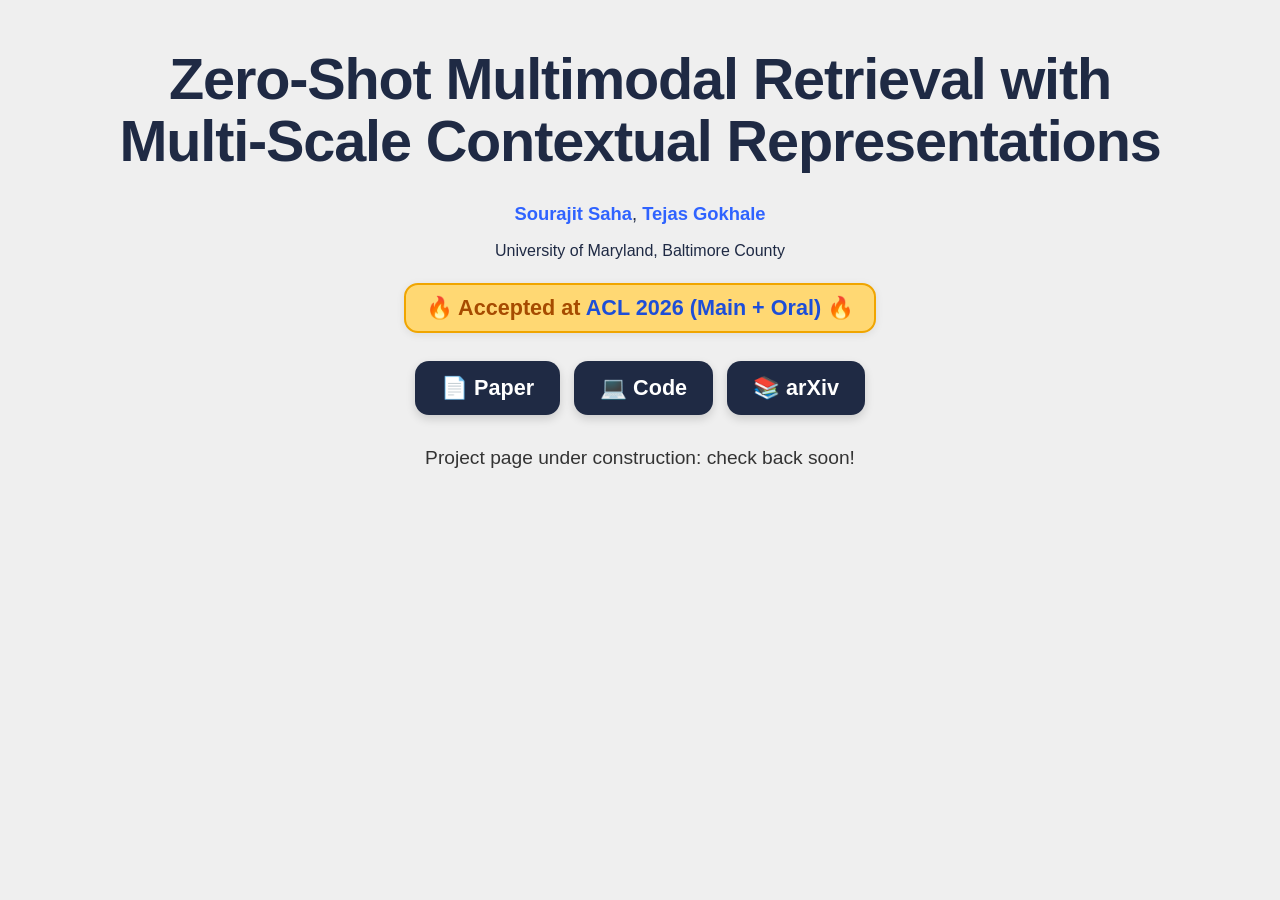
==== multiscore/index.html @ 506d5e66 "Update index.html" ====
<!doctype html>
<html lang="en">
<head>
  <meta charset="UTF-8" />
  <meta name="viewport" content="width=device-width, initial-scale=1.0" />
  <title>MULTI-SCORE</title>
  <style>
    :root {
      --bg: #efefef;
      --text: #1f2a44;
      --blue: #2f63ff;
      --navy: #1f2a44;
      --badge-bg: #ffd873;
      --badge-border: #f0a500;
      --white: #ffffff;
    }

    * {
      box-sizing: border-box;
    }

    body {
      margin: 0;
      font-family: Arial, Helvetica, sans-serif;
      background: var(--bg);
      color: var(--text);
    }

    .page {
      min-height: 100vh;
      display: flex;
      align-items: flex-start;
      justify-content: center;
      padding: 48px 20px 60px;
    }

    .hero {
      width: 100%;
      max-width: 1100px;
      text-align: center;
    }

    .title {
      font-size: clamp(2.2rem, 4.5vw, 4.4rem);
      font-weight: 800;
      line-height: 1.08;
      letter-spacing: -0.02em;
      margin: 0 0 26px;
      color: var(--text);
    }

    .authors {
      font-size: 1.15rem;
      line-height: 1.7;
      margin-bottom: 8px;
    }

    .authors .name {
      color: var(--blue);
      font-weight: 700;
      text-decoration: none;
    }

    .affiliations {
      font-size: 1rem;
      line-height: 1.6;
      margin-bottom: 20px;
    }

    .badge {
      display: inline-block;
      padding: 10px 20px;
      border-radius: 14px;
      background: var(--badge-bg);
      border: 2px solid var(--badge-border);
      font-size: 1.35rem;
      font-weight: 800;
      color: #a64b00;
      margin-bottom: 28px;
      box-shadow: 0 2px 8px rgba(0,0,0,0.08);
    }

    .badge .venue {
      color: #1d4ed8;
    }

    .buttons {
      display: flex;
      flex-wrap: wrap;
      justify-content: center;
      gap: 14px;
      margin-bottom: 32px;
    }

    .btn {
      display: inline-flex;
      align-items: center;
      gap: 10px;
      background: var(--navy);
      color: var(--white);
      text-decoration: none;
      font-weight: 700;
      font-size: 1.35rem;
      padding: 14px 26px;
      border-radius: 14px;
      box-shadow: 0 4px 10px rgba(0,0,0,0.15);
      transition: transform 0.15s ease, box-shadow 0.15s ease;
    }

    .btn:hover {
      transform: translateY(-1px);
      box-shadow: 0 6px 14px rgba(0,0,0,0.18);
    }

    .footer-note {
      font-size: 1.2rem;
      color: #333;
      margin-top: 10px;
    }

    @media (max-width: 640px) {
      .btn {
        font-size: 1.1rem;
        padding: 12px 20px;
      }

      .badge {
        font-size: 1.05rem;
      }

      .authors,
      .affiliations,
      .footer-note {
        font-size: 1rem;
      }
    }
  </style>
</head>
<body>
  <main class="page">
    <section class="hero">
      <h1 class="title">
        Zero-Shot Multimodal Retrieval with Multi-Scale Contextual Representations
      </h1>

      <div class="authors">
        <a class="name" href="#">Sourajit Saha</a>,
        <a class="name" href="#">Tejas Gokhale</a>
      </div>

      <div class="affiliations">
        University of Maryland, Baltimore County
      </div>

      <div class="badge">🔥 Accepted at <span class="venue">ACL 2026 (Main + Oral)</span> 🔥</div>

      <div class="buttons">
        <a class="btn" href="./">📄 Paper</a>
        <a class="btn" href="./">💻 Code</a>
        <a class="btn" href="./">📚 arXiv</a>
      </div>

      <div class="footer-note">
        Project page under construction: check back soon!
      </div>
    </section>
  </main>
</body>
</html>
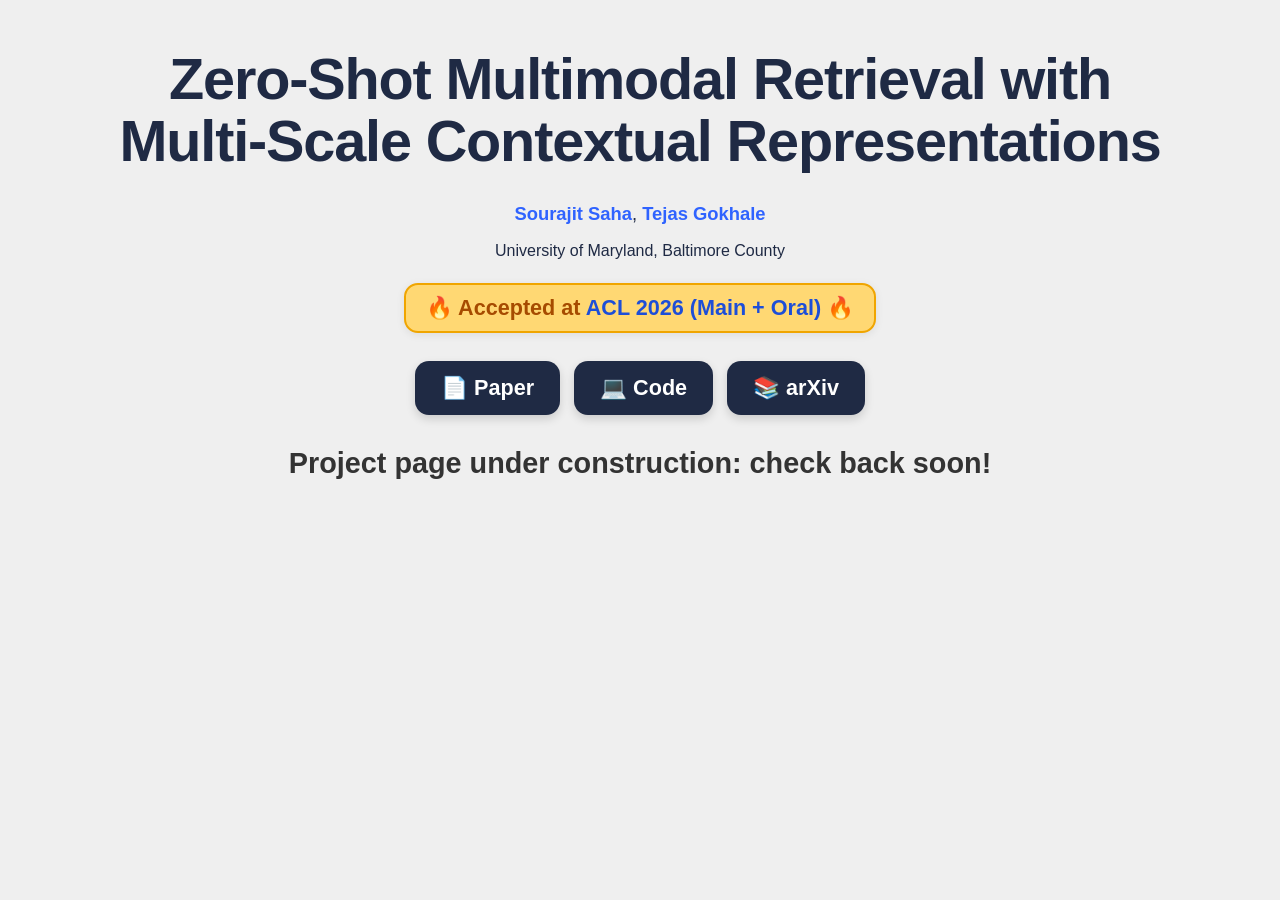
==== commit 3407cfd7: "Update index.html" ====
--- a/multiscore/index.html
+++ b/multiscore/index.html
@@ -144,8 +144,8 @@
       </h1>
 
       <div class="authors">
-        <a class="name" href="#">Sourajit Saha</a>,
-        <a class="name" href="#">Tejas Gokhale</a>
+        <a class="name" href="https://sourajitcs.github.io/" target="_blank" rel="noopener noreferrer">Sourajit Saha</a>,
+        <a class="name" href="https://www.tejasgokhale.com/" target="_blank" rel="noopener noreferrer">Tejas Gokhale</a>
       </div>
 
       <div class="affiliations">
@@ -161,7 +161,9 @@
       </div>
 
       <div class="footer-note">
+        <h2>
         Project page under construction: check back soon!
+        </h2>
       </div>
     </section>
   </main>
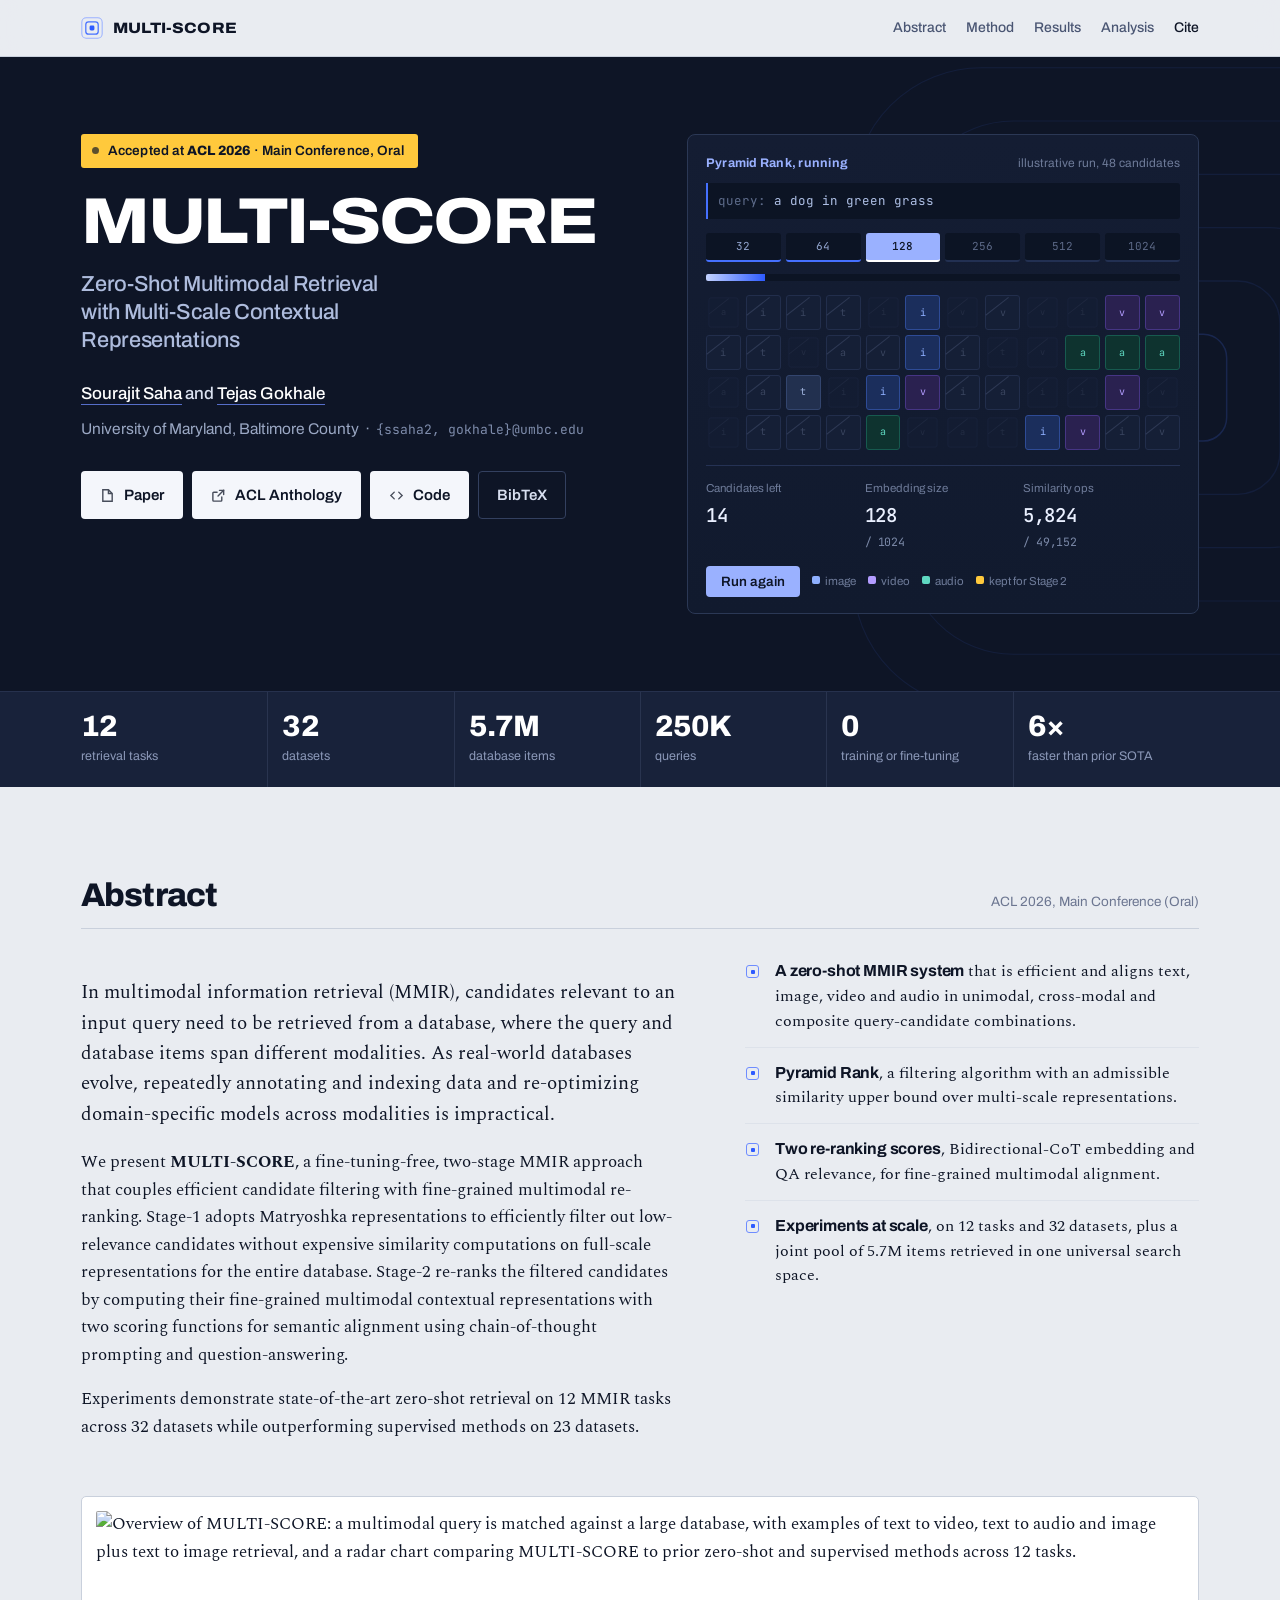
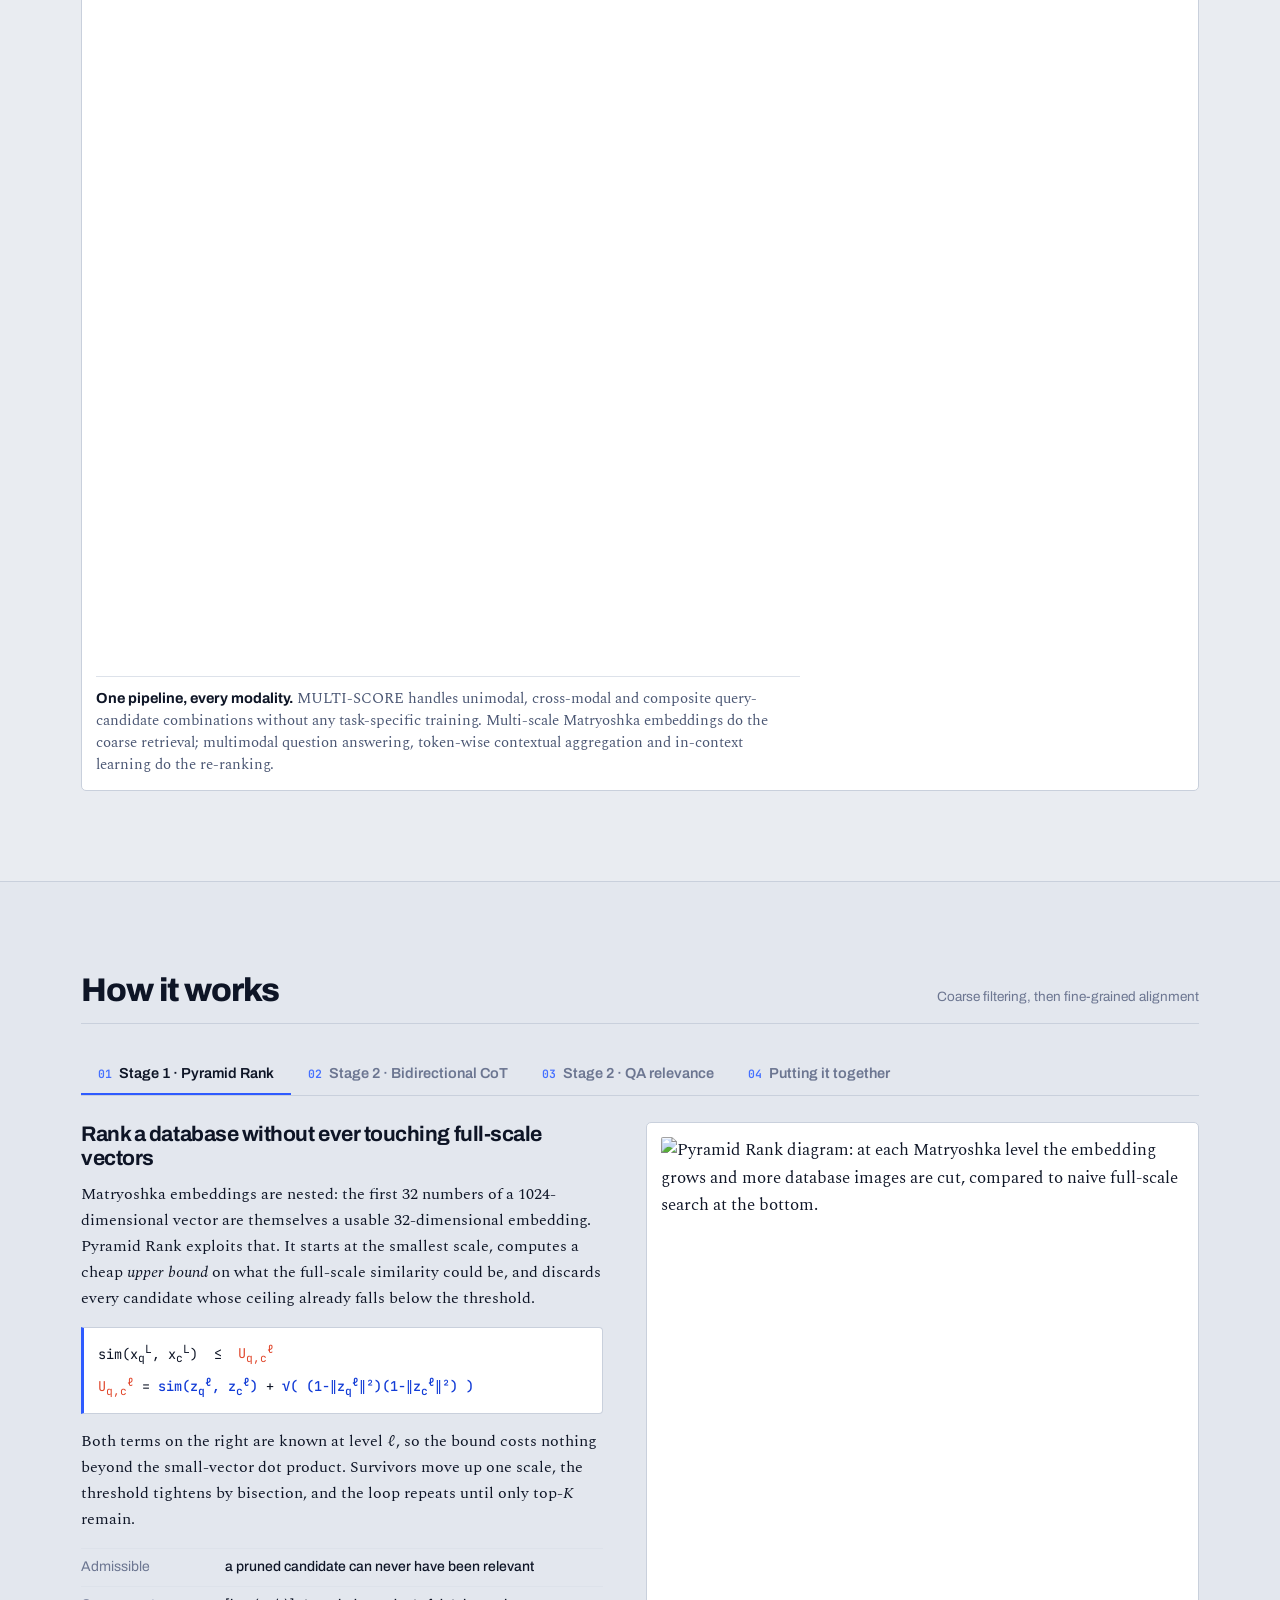
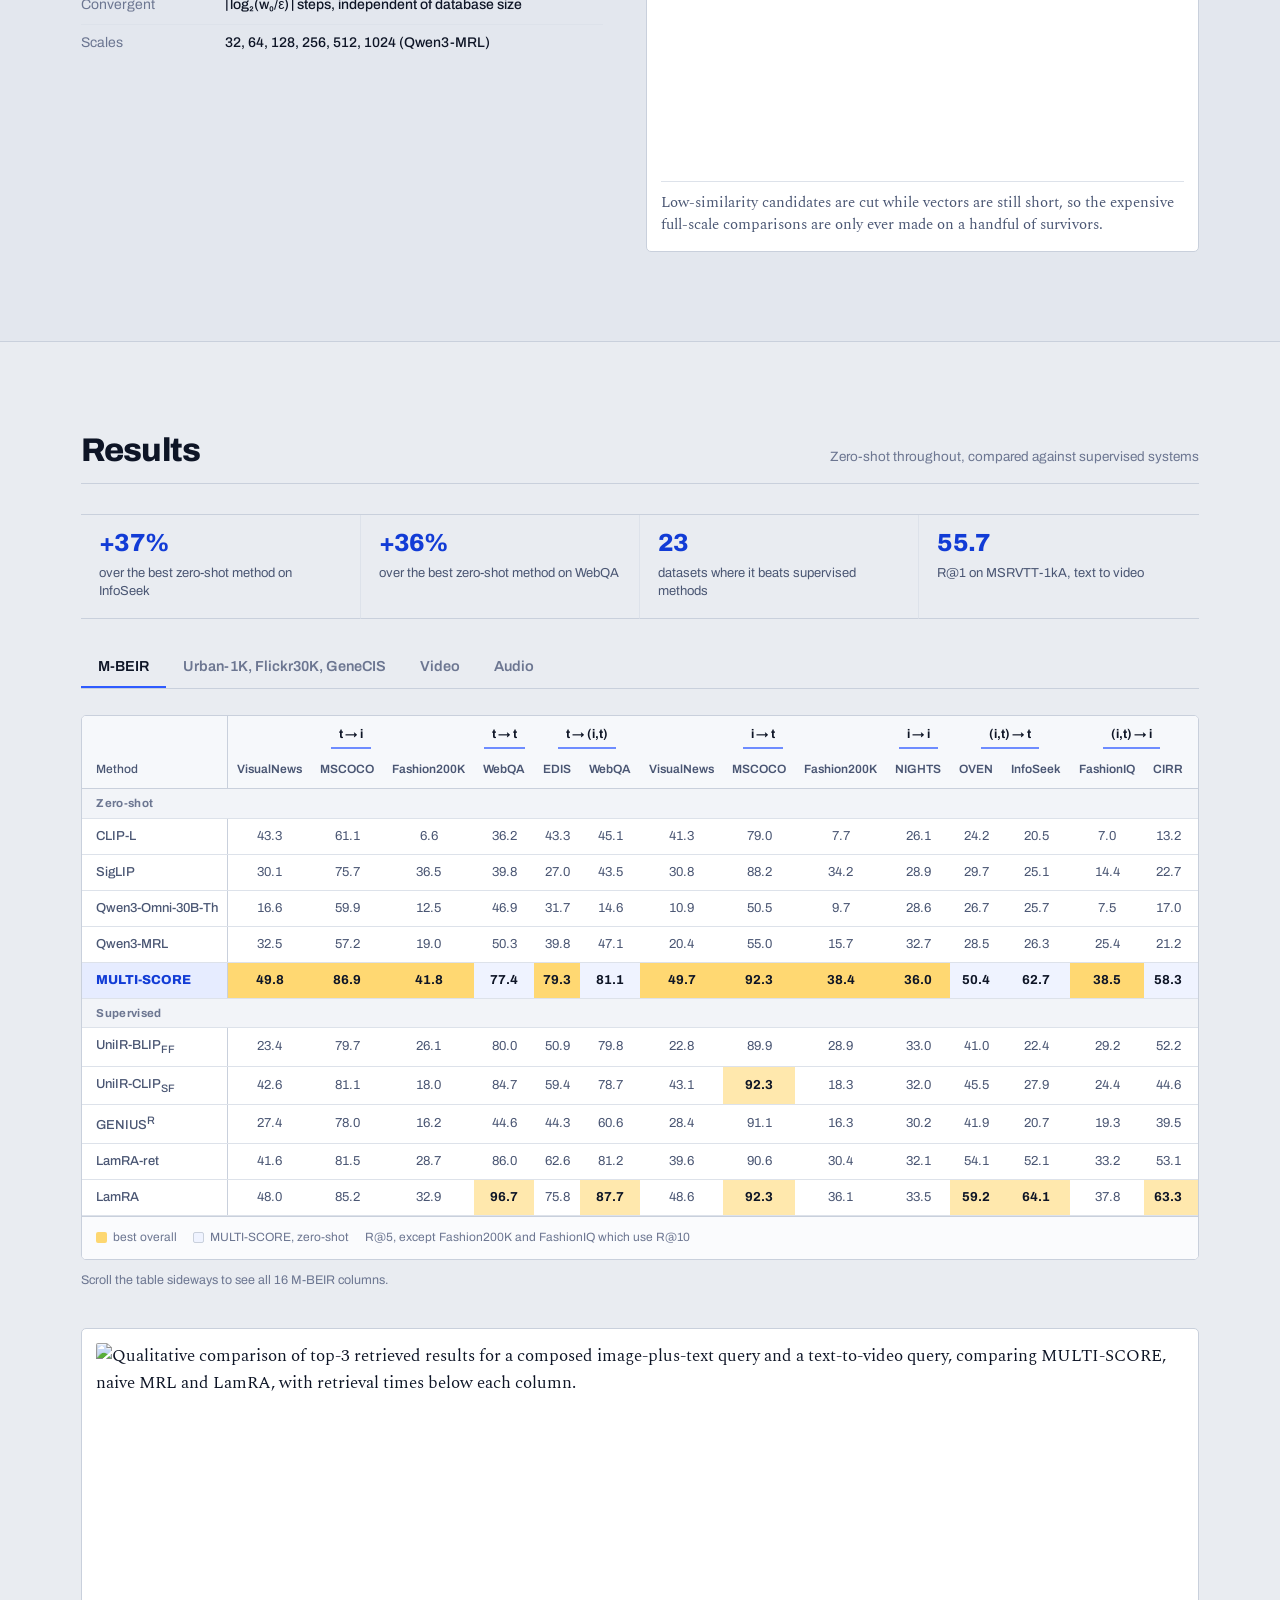
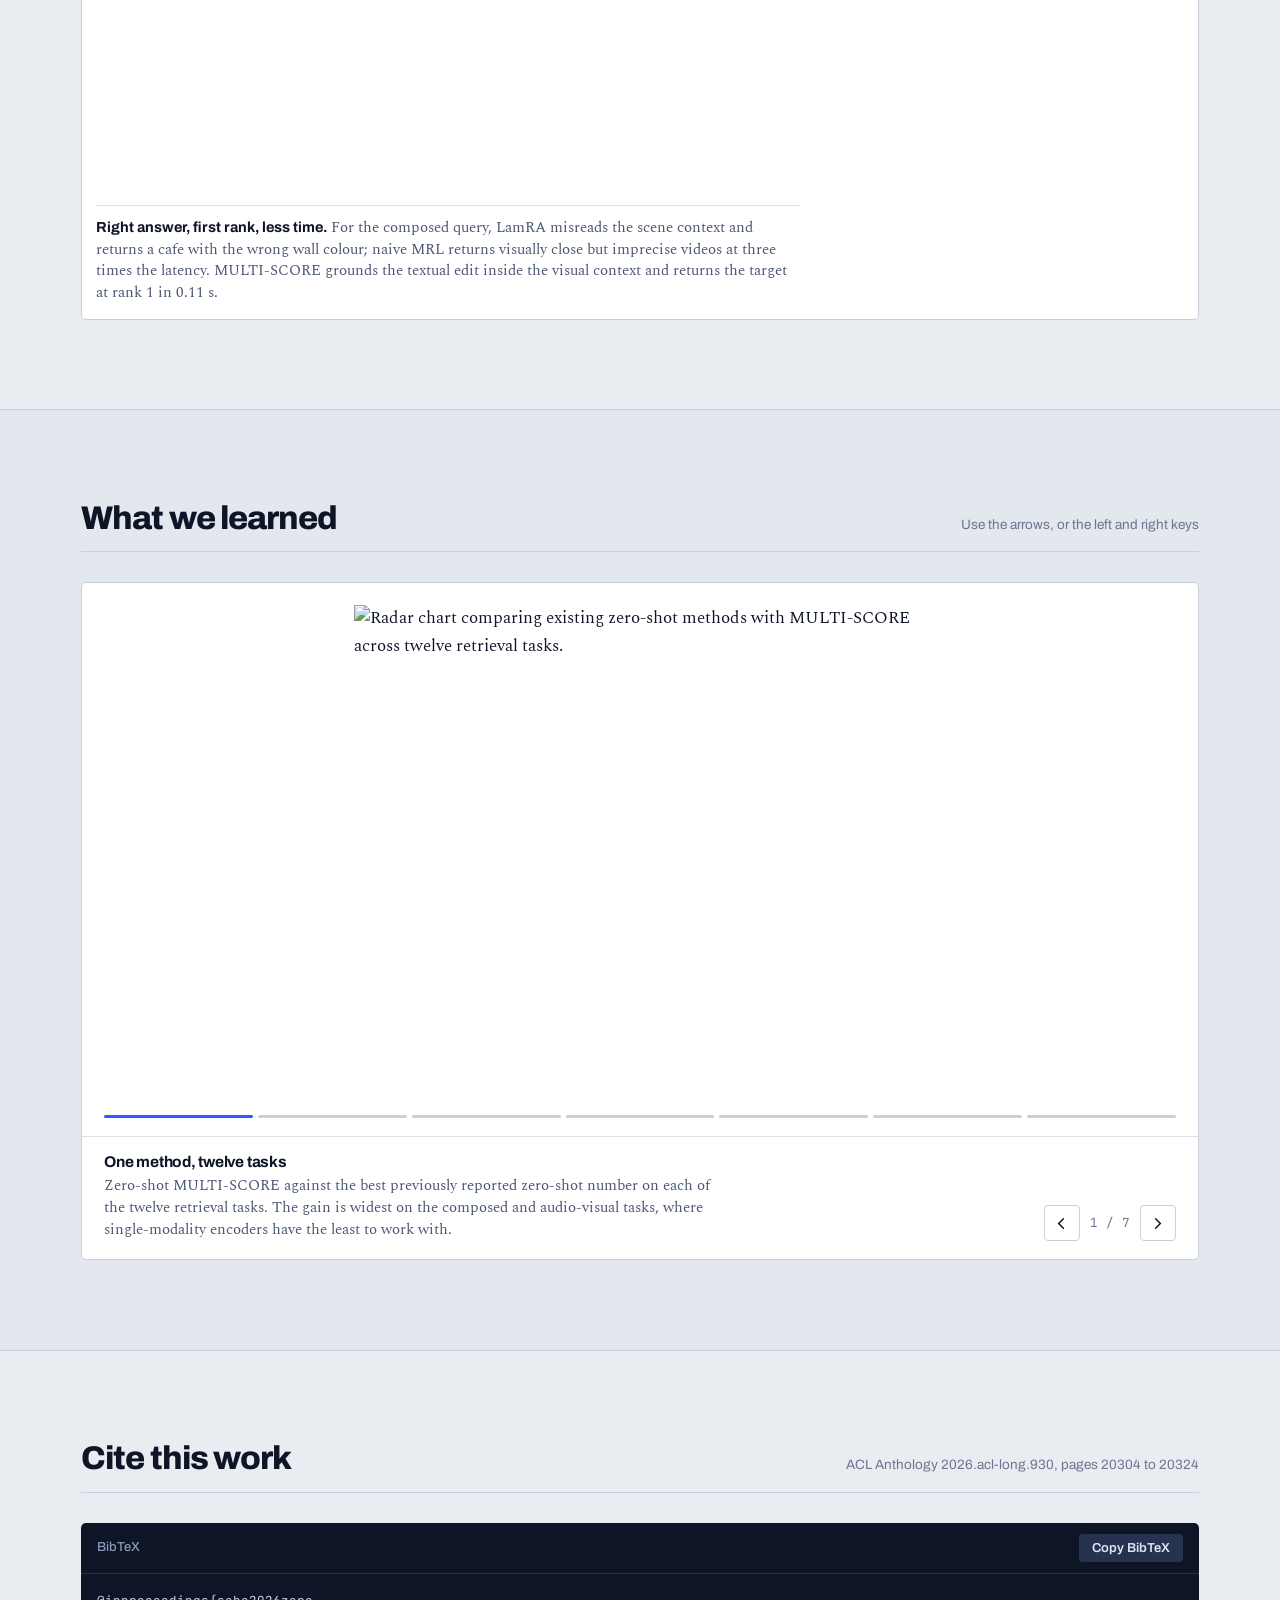
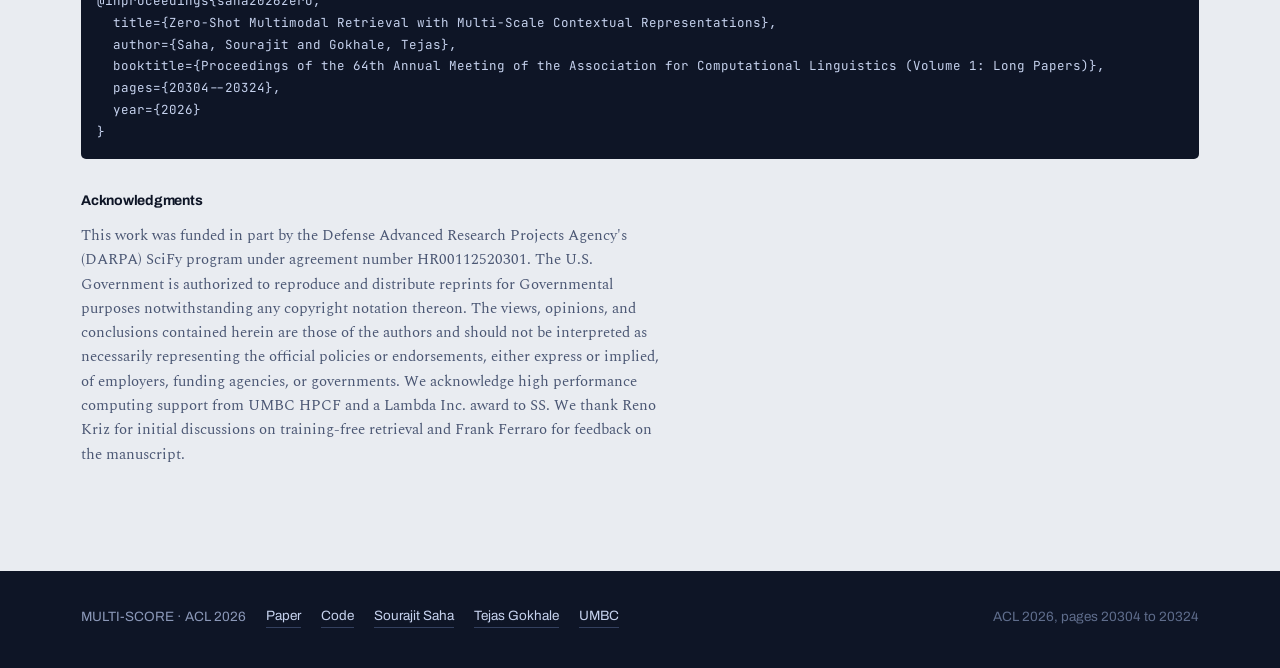
==== commit 5eab7a9c: "Update index.html" ====
--- a/multiscore/index.html
+++ b/multiscore/index.html
@@ -1,171 +1,1052 @@
 <!doctype html>
 <html lang="en">
 <head>
-  <meta charset="UTF-8" />
-  <meta name="viewport" content="width=device-width, initial-scale=1.0" />
-  <title>MULTI-SCORE</title>
-  <style>
-    :root {
-      --bg: #efefef;
-      --text: #1f2a44;
-      --blue: #2f63ff;
-      --navy: #1f2a44;
-      --badge-bg: #ffd873;
-      --badge-border: #f0a500;
-      --white: #ffffff;
-    }
-
-    * {
-      box-sizing: border-box;
-    }
-
-    body {
-      margin: 0;
-      font-family: Arial, Helvetica, sans-serif;
-      background: var(--bg);
-      color: var(--text);
-    }
-
-    .page {
-      min-height: 100vh;
-      display: flex;
-      align-items: flex-start;
-      justify-content: center;
-      padding: 48px 20px 60px;
-    }
-
-    .hero {
-      width: 100%;
-      max-width: 1100px;
-      text-align: center;
-    }
-
-    .title {
-      font-size: clamp(2.2rem, 4.5vw, 4.4rem);
-      font-weight: 800;
-      line-height: 1.08;
-      letter-spacing: -0.02em;
-      margin: 0 0 26px;
-      color: var(--text);
-    }
-
-    .authors {
-      font-size: 1.15rem;
-      line-height: 1.7;
-      margin-bottom: 8px;
-    }
-
-    .authors .name {
-      color: var(--blue);
-      font-weight: 700;
-      text-decoration: none;
-    }
-
-    .affiliations {
-      font-size: 1rem;
-      line-height: 1.6;
-      margin-bottom: 20px;
-    }
-
-    .badge {
-      display: inline-block;
-      padding: 10px 20px;
-      border-radius: 14px;
-      background: var(--badge-bg);
-      border: 2px solid var(--badge-border);
-      font-size: 1.35rem;
-      font-weight: 800;
-      color: #a64b00;
-      margin-bottom: 28px;
-      box-shadow: 0 2px 8px rgba(0,0,0,0.08);
-    }
-
-    .badge .venue {
-      color: #1d4ed8;
-    }
-
-    .buttons {
-      display: flex;
-      flex-wrap: wrap;
-      justify-content: center;
-      gap: 14px;
-      margin-bottom: 32px;
-    }
-
-    .btn {
-      display: inline-flex;
-      align-items: center;
-      gap: 10px;
-      background: var(--navy);
-      color: var(--white);
-      text-decoration: none;
-      font-weight: 700;
-      font-size: 1.35rem;
-      padding: 14px 26px;
-      border-radius: 14px;
-      box-shadow: 0 4px 10px rgba(0,0,0,0.15);
-      transition: transform 0.15s ease, box-shadow 0.15s ease;
-    }
-
-    .btn:hover {
-      transform: translateY(-1px);
-      box-shadow: 0 6px 14px rgba(0,0,0,0.18);
-    }
-
-    .footer-note {
-      font-size: 1.2rem;
-      color: #333;
-      margin-top: 10px;
-    }
-
-    @media (max-width: 640px) {
-      .btn {
-        font-size: 1.1rem;
-        padding: 12px 20px;
-      }
-
-      .badge {
-        font-size: 1.05rem;
-      }
-
-      .authors,
-      .affiliations,
-      .footer-note {
-        font-size: 1rem;
-      }
-    }
-  </style>
+<meta charset="utf-8" />
+<meta name="viewport" content="width=device-width, initial-scale=1" />
+<title>MULTI-SCORE &middot; Zero-Shot Multimodal Retrieval with Multi-Scale Contextual Representations</title>
+
+<!-- MULTI-SCORE project page. Paper, anthology and code links are live below.
+     Content and figures come from the ACL 2026 camera-ready. -->
+
+<meta name="description" content="MULTI-SCORE: a fine-tuning-free two-stage framework for multimodal information retrieval across text, image, video and audio. ACL 2026 Main Conference, Oral." />
+<meta name="author" content="Sourajit Saha, Tejas Gokhale" />
+<link rel="canonical" href="https://sourajitcs.github.io/multiscore/" />
+
+<meta property="og:type" content="website" />
+<meta property="og:title" content="MULTI-SCORE: Zero-Shot Multimodal Retrieval with Multi-Scale Contextual Representations" />
+<meta property="og:description" content="Zero-shot state of the art on 12 retrieval tasks across 32 datasets. No fine-tuning, no annotation, 6x faster retrieval. ACL 2026 Main, Oral." />
+<meta property="og:url" content="https://sourajitcs.github.io/multiscore/" />
+<meta property="og:image" content="https://sourajitcs.github.io/multiscore/static/images/teaser_final_v3.jpg" />
+<meta name="twitter:card" content="summary_large_image" />
+
+<link rel="icon" href="data:image/svg+xml,%3Csvg xmlns='http://www.w3.org/2000/svg' viewBox='0 0 32 32'%3E%3Crect width='32' height='32' rx='7' fill='%230E1526'/%3E%3Crect x='4.5' y='4.5' width='23' height='23' rx='5' fill='none' stroke='%23C3D2FF' stroke-width='1.4'/%3E%3Crect x='8.5' y='8.5' width='15' height='15' rx='3.6' fill='none' stroke='%236E8CFF' stroke-width='1.6'/%3E%3Crect x='12.5' y='12.5' width='7' height='7' rx='2' fill='%232E5BFF'/%3E%3C/svg%3E" />
+
+<link rel="preconnect" href="https://fonts.googleapis.com">
+<link rel="preconnect" href="https://fonts.gstatic.com" crossorigin>
+<link href="https://fonts.googleapis.com/css2?family=Archivo:wdth,wght@62..125,400..800&family=JetBrains+Mono:wght@400;500&family=Spectral:ital,wght@0,400;0,600;1,400&display=swap" rel="stylesheet">
+
+<style>
+/* ============================ tokens ============================ */
+:root{
+  --ink:#0E1526;
+  --ink-2:#18223A;
+  --slate:#4A5673;
+  --mute:#6C7691;
+  --paper:#E9ECF1;
+  --card:#FFFFFF;
+  --rule:#C9D0DC;
+  --rule-soft:#DDE2EA;
+
+  --blue:#2E5BFF;
+  --blue-deep:#123CD6;
+  --rust:#E0472C;
+  --gold:#FFC93C;
+  --violet:#7B4DFF;
+  --teal:#00A38B;
+
+  /* matryoshka level ramp, coarse to fine */
+  --l1:#C3D2FF; --l2:#9AB1FF; --l3:#6E8CFF; --l4:#4570FF; --l5:#2E5BFF; --l6:#1233A8;
+
+  --sans:'Archivo','Helvetica Neue',Arial,sans-serif;
+  --serif:'Spectral',Georgia,'Times New Roman',serif;
+  --mono:'JetBrains Mono',ui-monospace,SFMono-Regular,Menlo,monospace;
+
+  --shell:1220px;
+  --gut:clamp(20px,4vw,56px);
+}
+
+*,*::before,*::after{box-sizing:border-box}
+html{-webkit-text-size-adjust:100%; scroll-behavior:smooth}
+body{
+  margin:0; background:var(--paper); color:var(--ink);
+  font-family:var(--serif); font-size:17px; line-height:1.62;
+  -webkit-font-smoothing:antialiased;
+}
+img{max-width:100%; display:block}
+a{color:var(--blue-deep); text-underline-offset:3px; text-decoration-thickness:1px}
+a:hover{color:var(--blue)}
+:focus-visible{outline:2.5px solid var(--blue); outline-offset:3px; border-radius:2px}
+h1,h2,h3,h4{font-family:var(--sans); font-weight:700; margin:0; letter-spacing:-.018em; line-height:1.14}
+.shell{max-width:var(--shell); margin:0 auto; padding-inline:var(--gut)}
+
+/* ============================ nav ============================ */
+.nav{
+  position:sticky; top:0; z-index:60;
+  background:rgba(233,236,241,.86); backdrop-filter:blur(12px);
+  border-bottom:1px solid var(--rule);
+}
+.nav-in{display:flex; align-items:center; gap:22px; height:56px; max-width:var(--shell); margin:0 auto; padding-inline:var(--gut)}
+.mark{display:flex; align-items:center; gap:10px; text-decoration:none; color:var(--ink); font-family:var(--sans); font-weight:800; font-size:15px; letter-spacing:.01em; font-stretch:112%}
+.mark svg{flex:none}
+.nav-links{margin-left:auto; display:flex; gap:20px; font-family:var(--sans); font-size:14px; font-weight:500}
+.nav-links a{color:var(--slate); text-decoration:none}
+.nav-links a:hover,.nav-links a.on{color:var(--ink)}
+@media(max-width:720px){ .nav-links a:nth-child(n+4){display:none} .nav-links{gap:14px} }
+
+/* ============================ hero ============================ */
+.hero{position:relative; background:var(--ink); color:#EEF1F8; overflow:hidden}
+.hero-rings{position:absolute; inset:0; pointer-events:none; opacity:.5}
+.hero-in{
+  position:relative; max-width:var(--shell); margin:0 auto; padding:clamp(46px,6vw,86px) var(--gut) clamp(52px,6vw,80px);
+  display:grid; grid-template-columns:minmax(0,1.04fr) minmax(0,.96fr); gap:clamp(30px,4vw,60px); align-items:start;
+}
+@media(max-width:960px){ .hero-in{grid-template-columns:1fr; gap:36px} }
+
+.venue{
+  display:inline-block; font-family:var(--sans); font-size:13.5px; font-weight:600;
+  letter-spacing:.005em; color:#0E1526; background:var(--gold);
+  padding:6px 14px 6px 11px; border-radius:3px;
+}
+.venue b{font-weight:800}
+.venue .dot{display:inline-block; width:7px; height:7px; border-radius:50%; background:#0E1526; opacity:.68; margin-right:9px; vertical-align:1px}
+
+h1.title{margin:24px 0 0}
+h1.title .wm{
+  display:block; font-family:var(--sans); font-weight:800; font-stretch:116%;
+  font-size:clamp(2.5rem,5.4vw,4.05rem); letter-spacing:-.038em; line-height:.94; color:#fff;
+}
+h1.title .sub{
+  display:block; margin-top:17px; font-family:var(--sans); font-weight:500;
+  font-size:clamp(1.06rem,1.7vw,1.36rem); line-height:1.3; letter-spacing:-.014em;
+  color:#AEBCDD; max-width:27ch;
+}
+.byline{margin:26px 0 0; font-family:var(--sans); font-size:17px; font-weight:500; color:#DCE3F2}
+.byline a{color:#fff; text-decoration:none; border-bottom:1.5px solid rgba(110,140,255,.75); padding-bottom:1px}
+.byline a:hover{border-bottom-color:var(--gold); color:var(--gold)}
+.affil{margin:8px 0 0; font-size:15.5px; color:#9BA8C4; font-family:var(--sans)}
+.affil code{font-family:var(--mono); font-size:13px; color:#7F8DAC}
+
+.cta{display:flex; flex-wrap:wrap; gap:9px; margin-top:30px}
+.btn{
+  display:inline-flex; align-items:center; gap:9px;
+  font-family:var(--sans); font-size:15px; font-weight:600;
+  padding:11px 18px; border-radius:4px; text-decoration:none;
+  background:#F4F6FB; color:var(--ink); border:1.5px solid transparent;
+  transition:background .15s ease, color .15s ease, border-color .15s ease;
+}
+.btn:hover{background:#fff; color:var(--ink)}
+.btn.ghost{background:transparent; color:#D7DEEF; border-color:#33405F}
+.btn.ghost:hover{border-color:var(--l3); color:#fff; background:transparent}
+.btn svg{flex:none; opacity:.75}
+
+/* ============================ pyramid rank demo ============================ */
+.pr{
+  background:linear-gradient(180deg,#141D33 0%,#111A2E 100%);
+  border:1px solid #2B3855; border-radius:8px; padding:18px 18px 16px;
+}
+.pr-top{display:flex; align-items:baseline; gap:10px; flex-wrap:wrap; margin-bottom:2px}
+.pr-kicker{font-family:var(--sans); font-size:12.5px; font-weight:700; color:var(--l2); letter-spacing:.02em}
+.pr-note{font-family:var(--sans); font-size:12px; color:#6E7B99; margin-left:auto}
+.pr-query{font-family:var(--mono); font-size:12.5px; color:#AFC0E6; margin:10px 0 14px; padding:8px 10px; background:#0C1424; border-left:2px solid var(--l4); border-radius:0 3px 3px 0}
+.pr-query span{color:#5F6D8C}
+
+.pr-levels{display:flex; gap:5px; margin-bottom:12px}
+.pr-lv{
+  flex:1; text-align:center; font-family:var(--mono); font-size:11px; padding:5px 0 4px;
+  color:#5D6A88; background:#0C1424; border-radius:3px; border-bottom:2px solid #223052;
+  transition:color .2s ease, background .2s ease, border-color .2s ease;
+}
+.pr-lv.done{color:#93A6D0; border-bottom-color:var(--l4)}
+.pr-lv.now{color:#0E1526; background:var(--l2); border-bottom-color:#fff; font-weight:500}
+
+.pr-bar{height:7px; background:#0C1424; border-radius:2px; overflow:hidden; margin-bottom:14px}
+.pr-bar i{display:block; height:100%; width:3%; background:linear-gradient(90deg,var(--l1),var(--l5)); transition:width .45s cubic-bezier(.22,1,.36,1)}
+
+.pr-grid{display:grid; grid-template-columns:repeat(12,1fr); gap:5px}
+.pr-cell{
+  position:relative; aspect-ratio:1; border-radius:3px;
+  background:#22304F; border:1px solid #2E3E63;
+  display:flex; align-items:center; justify-content:center;
+  font-family:var(--mono); font-size:10px; color:#93A6D0;
+  transition:opacity .35s ease, transform .35s ease, background .35s ease, border-color .35s ease;
+}
+.pr-cell[data-m="i"]{background:#1B2E5C; border-color:#2E4B96; color:#8FB0FF}
+.pr-cell[data-m="v"]{background:#2A2150; border-color:#463585; color:#B39CFF}
+.pr-cell[data-m="a"]{background:#0E332F; border-color:#175A4F; color:#5FD8C1}
+.pr-cell[data-m="t"]{background:#22304F; border-color:#33456E; color:#9DB0DA}
+.pr-cell.out{opacity:.42; transform:scale(.86); background:#151F36; border-color:#222E4C; color:#39445E}
+.pr-cell.out::after{content:""; position:absolute; inset:22% 6%; border-top:1px solid #46527180; transform:rotate(-38deg)}
+.pr-cell.hit{border-color:var(--gold); box-shadow:0 0 0 2px rgba(255,201,60,.28); color:var(--gold)}
+
+.pr-stats{display:grid; grid-template-columns:repeat(3,1fr); gap:2px; margin:15px 0 0; padding:0; border-top:1px solid #253254; padding-top:13px}
+.pr-stats div{margin:0}
+.pr-stats dt{font-family:var(--sans); font-size:11.5px; color:#6E7B99; margin-bottom:3px}
+.pr-stats dd{margin:0; font-family:var(--mono); font-size:19px; font-weight:500; color:#EAF0FF; letter-spacing:-.02em}
+.pr-stats dd small{display:block; font-size:11.5px; color:#7C8AA9; font-weight:400; margin-top:2px}
+.pr-foot{display:flex; align-items:center; gap:12px; margin-top:14px; flex-wrap:wrap}
+.pr-btn{
+  font-family:var(--sans); font-size:13.5px; font-weight:600; color:#0E1526; background:var(--l2);
+  border:0; border-radius:4px; padding:8px 15px; cursor:pointer; transition:background .15s ease;
+}
+.pr-btn:hover{background:#fff}
+.pr-legend{display:flex; gap:12px; font-family:var(--sans); font-size:11.5px; color:#6E7B99; flex-wrap:wrap}
+.pr-legend b{display:inline-block; width:8px; height:8px; border-radius:2px; margin-right:5px; vertical-align:1px}
+@media(max-width:520px){ .pr-grid{grid-template-columns:repeat(8,1fr)} .pr-stats{grid-template-columns:1fr 1fr} }
+
+/* ============================ stat strip ============================ */
+.strip{background:var(--ink-2); color:#DDE4F4; border-top:1px solid #26314D}
+.strip-in{max-width:var(--shell); margin:0 auto; padding:0 var(--gut); display:grid; grid-template-columns:repeat(6,1fr)}
+.strip-in > div{padding:20px 14px 22px; border-left:1px solid #29344F}
+.strip-in > div:first-child{border-left:0; padding-left:0}
+.strip b{display:block; font-family:var(--sans); font-size:clamp(1.35rem,2.4vw,1.85rem); font-weight:800; letter-spacing:-.03em; color:#fff; line-height:1}
+.strip span{display:block; font-family:var(--sans); font-size:12.5px; color:#8B98B8; margin-top:7px; line-height:1.35}
+@media(max-width:860px){ .strip-in{grid-template-columns:repeat(3,1fr)} .strip-in > div:nth-child(3n+1){border-left:0} .strip-in > div:first-child{padding-left:14px} }
+@media(max-width:480px){ .strip-in{grid-template-columns:repeat(2,1fr)} .strip-in > div:nth-child(n){border-left:1px solid #29344F} .strip-in > div:nth-child(2n+1){border-left:0} }
+
+/* ============================ sections ============================ */
+section{padding:clamp(56px,7vw,96px) 0}
+.sec-head{display:flex; align-items:baseline; gap:14px; margin-bottom:30px; border-bottom:1px solid var(--rule); padding-bottom:14px}
+.sec-head h2{font-size:clamp(1.5rem,2.7vw,2.05rem); font-weight:800; letter-spacing:-.028em}
+.sec-head p{margin:0 0 0 auto; font-family:var(--sans); font-size:13.5px; color:var(--mute); text-align:right}
+@media(max-width:640px){ .sec-head{flex-direction:column; gap:6px} .sec-head p{margin:0; text-align:left} }
+
+.two{display:grid; grid-template-columns:minmax(0,1.35fr) minmax(0,1fr); gap:clamp(28px,4vw,58px); align-items:start}
+@media(max-width:860px){ .two{grid-template-columns:1fr} }
+.lede{font-size:19px; line-height:1.6}
+.abstract p{max-width:66ch}
+.contrib{list-style:none; margin:0; padding:0}
+.contrib li{position:relative; padding:13px 0 13px 30px; border-top:1px solid var(--rule-soft); font-size:16px; line-height:1.55}
+.contrib li:first-child{border-top:0; padding-top:0}
+.contrib li::before{
+  content:""; position:absolute; left:1px; top:19px; width:13px; height:13px; border-radius:3px;
+  border:1.5px solid var(--l3);
+}
+.contrib li::after{
+  content:""; position:absolute; left:5.5px; top:23.5px; width:4px; height:4px; border-radius:1px;
+  background:var(--blue);
+}
+.contrib li:first-child::before{top:6px}
+.contrib li:first-child::after{top:10.5px}
+.contrib li strong{font-family:var(--sans); font-weight:700; letter-spacing:-.01em}
+
+figure{margin:0}
+.fig{background:var(--card); border:1px solid var(--rule); border-radius:5px; padding:14px}
+.fig img{cursor:zoom-in; border-radius:2px}
+.fig figcaption{font-size:14.5px; line-height:1.5; color:var(--slate); margin-top:12px; padding-top:11px; border-top:1px solid var(--rule-soft); max-width:88ch}
+.fig figcaption b{font-family:var(--sans); font-weight:700; color:var(--ink)}
+
+/* ============================ method tabs ============================ */
+.tabs{display:flex; gap:0; border-bottom:1px solid var(--rule); margin-bottom:26px; overflow-x:auto; scrollbar-width:none}
+.tabs::-webkit-scrollbar{display:none}
+.tab{
+  appearance:none; background:none; border:0; border-bottom:3px solid transparent;
+  font-family:var(--sans); font-size:14.5px; font-weight:600; color:var(--mute);
+  padding:11px 17px 12px; cursor:pointer; white-space:nowrap; margin-bottom:-1px;
+  transition:color .15s ease, border-color .15s ease;
+}
+.tab:hover{color:var(--ink)}
+.tab[aria-selected="true"]{color:var(--ink); border-bottom-color:var(--blue)}
+.tab .n{font-family:var(--mono); font-size:11.5px; color:var(--l4); margin-right:7px}
+.panel[hidden]{display:none}
+.stage{display:grid; grid-template-columns:minmax(0,1fr) minmax(0,1.06fr); gap:clamp(24px,3.4vw,46px); align-items:start}
+@media(max-width:900px){ .stage{grid-template-columns:1fr} }
+.stage h3{font-size:1.32rem; margin-bottom:12px; letter-spacing:-.022em}
+.stage p{font-size:16px; margin:0 0 15px}
+.eq{
+  font-family:var(--mono); font-size:13.5px; line-height:1.9; color:var(--ink);
+  background:#fff; border:1px solid var(--rule); border-left:3px solid var(--blue);
+  padding:11px 14px; border-radius:0 4px 4px 0; overflow-x:auto;
+}
+.eq span{display:block; white-space:nowrap}
+.eq span + span{margin-top:2px}
+.eq em{color:var(--rust); font-style:normal}
+.eq b{color:var(--blue-deep); font-weight:500}
+.keyval{list-style:none; margin:16px 0 0; padding:0; font-family:var(--sans); font-size:14px}
+.keyval li{display:flex; gap:12px; padding:7px 0; border-top:1px solid var(--rule-soft)}
+.keyval span:first-child{color:var(--mute); min-width:132px}
+.keyval span:last-child{color:var(--ink); font-weight:500}
+
+/* ============================ results ============================ */
+.tbl-wrap{background:var(--card); border:1px solid var(--rule); border-radius:5px; overflow:hidden}
+.tbl-scroll{overflow-x:auto}
+table{border-collapse:collapse; width:100%; font-family:var(--sans); font-size:13px}
+thead th{
+  font-weight:600; color:var(--slate); text-align:center; padding:8px 9px;
+  border-bottom:1px solid var(--rule); background:#F6F8FB; white-space:nowrap; font-size:12px;
+}
+thead tr.grp th{color:var(--ink); font-weight:700; font-size:12.5px; border-bottom:0; padding-bottom:3px}
+thead tr.grp th span{display:inline-block; border-bottom:2px solid var(--l3); padding:0 8px 3px}
+th.rowhead,td.rowhead{
+  text-align:left; position:sticky; left:0; background:#fff; z-index:2;
+  border-right:1px solid var(--rule); white-space:nowrap; padding-left:14px; font-weight:500;
+}
+thead th.rowhead{background:#F6F8FB}
+tbody td{padding:7px 9px; text-align:center; border-bottom:1px solid var(--rule-soft); font-variant-numeric:tabular-nums; color:var(--slate)}
+tbody tr.band td{background:#F2F4F8; font-family:var(--sans); font-size:11.5px; font-weight:700; color:var(--mute); text-align:left; padding:5px 14px; letter-spacing:.03em}
+tbody tr.ours td{background:#EFF3FF; font-weight:700; color:var(--ink)}
+tbody tr.ours td.rowhead{background:#E6ECFF; color:var(--blue-deep); font-weight:800}
+td.best{background:rgba(255,201,60,.42) !important; color:var(--ink); font-weight:700}
+tbody tr.ours td.best{background:rgba(255,201,60,.72) !important}
+td.zsbest{color:var(--blue-deep); font-weight:700}
+.tbl-foot{display:flex; flex-wrap:wrap; gap:16px; padding:11px 14px; border-top:1px solid var(--rule); font-family:var(--sans); font-size:12px; color:var(--mute); background:#FAFBFD}
+.tbl-foot i{font-style:normal; display:inline-flex; align-items:center; gap:6px}
+.sw{width:11px; height:11px; border-radius:2px; display:inline-block}
+.hint{font-family:var(--sans); font-size:12.5px; color:var(--mute); margin-top:10px}
+@media(max-width:640px){
+  th.rowhead,td.rowhead{max-width:112px; white-space:normal; line-height:1.25; padding:6px 8px 6px 11px; font-size:12px}
+  thead th{font-size:11px; padding:7px 6px}
+  tbody td{padding:6px 7px; font-size:12px}
+  tbody tr.band td{padding:5px 11px}
+}
+
+.wins{display:grid; grid-template-columns:repeat(auto-fit,minmax(190px,1fr)); gap:0; margin-bottom:28px; border-top:1px solid var(--rule)}
+.wins div{padding:16px 18px 18px; border-bottom:1px solid var(--rule); border-right:1px solid var(--rule-soft)}
+.wins div:last-child{border-right:0}
+.wins b{display:block; font-family:var(--sans); font-size:1.55rem; font-weight:800; letter-spacing:-.03em; color:var(--blue-deep); line-height:1}
+.wins span{display:block; font-family:var(--sans); font-size:13px; color:var(--slate); margin-top:8px; line-height:1.4}
+
+/* ============================ carousel ============================ */
+.car{background:var(--card); border:1px solid var(--rule); border-radius:5px; overflow:hidden}
+.car-stage{position:relative; padding:22px 22px 6px; min-height:220px}
+.car-slide[hidden]{display:none}
+.car-slide img{margin:0 auto; max-height:min(56vh,520px); width:auto; cursor:zoom-in}
+.car-cap{padding:16px 22px 18px; border-top:1px solid var(--rule-soft); display:grid; grid-template-columns:minmax(0,1fr) auto; gap:18px; align-items:end}
+.car-cap h4{font-family:var(--sans); font-size:15.5px; font-weight:700; margin:0 0 5px; letter-spacing:-.015em}
+.car-cap p{margin:0; font-size:14.5px; line-height:1.5; color:var(--slate); max-width:76ch}
+.car-nav{display:flex; align-items:center; gap:8px}
+.car-nav button{
+  width:36px; height:36px; border-radius:4px; border:1px solid var(--rule); background:#fff;
+  cursor:pointer; color:var(--ink); display:flex; align-items:center; justify-content:center; padding:0;
+  transition:background .15s ease, border-color .15s ease;
+}
+.car-nav button:hover{background:var(--ink); border-color:var(--ink); color:#fff}
+.car-count{font-family:var(--mono); font-size:12.5px; color:var(--mute); min-width:44px; text-align:center}
+.dots{display:flex; gap:5px; padding:0 22px 18px}
+.dots button{
+  flex:1; height:3px; border:0; padding:0; background:var(--rule); cursor:pointer; border-radius:2px;
+  transition:background .2s ease;
+}
+.dots button[aria-current="true"]{background:var(--blue)}
+@media(max-width:640px){ .car-cap{grid-template-columns:1fr} .car-nav{justify-content:flex-start} }
+
+/* ============================ bibtex / footer ============================ */
+.cite-box{background:var(--ink); border-radius:5px; overflow:hidden}
+.cite-top{display:flex; align-items:center; gap:12px; padding:11px 16px; border-bottom:1px solid #26314D}
+.cite-top span{font-family:var(--sans); font-size:13px; color:#8B98B8; font-weight:500}
+.cite-top button{
+  margin-left:auto; font-family:var(--sans); font-size:13px; font-weight:600; cursor:pointer;
+  background:#26324F; color:#DDE4F4; border:0; border-radius:4px; padding:7px 13px; transition:background .15s ease;
+}
+.cite-top button:hover{background:var(--blue)}
+pre{margin:0; padding:16px; overflow-x:auto; font-family:var(--mono); font-size:12.5px; line-height:1.75; color:#C6D2EE}
+pre .k{color:#7FA3FF} pre .v{color:#FFD98A}
+
+.ack{margin-top:34px; font-size:15px; color:var(--slate); max-width:74ch}
+.ack h3{font-family:var(--sans); font-size:14px; font-weight:700; color:var(--ink); margin-bottom:8px}
+footer{background:var(--ink); color:#8B98B8; padding:34px 0 40px; font-family:var(--sans); font-size:13.5px}
+footer .shell{display:flex; gap:20px; flex-wrap:wrap; align-items:center}
+footer a{color:#C6D2EE; text-decoration:none; border-bottom:1px solid #33405F}
+footer a:hover{color:#fff; border-bottom-color:var(--l3)}
+footer .right{margin-left:auto; color:#5F6D8C}
+
+/* ============================ lightbox ============================ */
+.lb{position:fixed; inset:0; z-index:200; background:rgba(10,15,26,.94); display:none; padding:4vh 4vw; cursor:zoom-out}
+.lb[open]{display:flex; align-items:center; justify-content:center}
+.lb img{max-width:100%; max-height:92vh; width:auto; border-radius:3px; background:#fff}
+.lb-close{position:absolute; top:14px; right:18px; background:none; border:0; color:#9BA8C4; font-family:var(--sans); font-size:14px; cursor:pointer}
+.lb-close:hover{color:#fff}
+
+@media (prefers-reduced-motion: reduce){
+  html{scroll-behavior:auto}
+  *,*::before,*::after{transition-duration:.001ms !important; animation-duration:.001ms !important}
+}
+</style>
 </head>
 <body>
-  <main class="page">
-    <section class="hero">
+
+<nav class="nav">
+  <div class="nav-in">
+    <a class="mark" href="#top">
+      <svg width="22" height="22" viewBox="0 0 32 32" aria-hidden="true">
+        <rect x="1.2" y="1.2" width="29.6" height="29.6" rx="6.5" fill="none" stroke="#9AB1FF" stroke-width="1.5"/>
+        <rect x="7" y="7" width="18" height="18" rx="4" fill="none" stroke="#4570FF" stroke-width="1.8"/>
+        <rect x="12.5" y="12.5" width="7" height="7" rx="2" fill="#2E5BFF"/>
+      </svg>
+      MULTI-SCORE
+    </a>
+    <div class="nav-links">
+      <a href="#abstract">Abstract</a>
+      <a href="#method">Method</a>
+      <a href="#results">Results</a>
+      <a href="#analysis">Analysis</a>
+      <a href="#cite">Cite</a>
+    </div>
+  </div>
+</nav>
+
+<!-- ============================ HERO ============================ -->
+<header class="hero" id="top">
+  <svg class="hero-rings" aria-hidden="true" preserveAspectRatio="xMaxYMid slice" viewBox="0 0 1200 620">
+    <g fill="none" stroke="#3A5CC8" stroke-opacity=".26">
+      <rect x="800" y="10" width="600" height="600" rx="120" stroke-width="1"/>
+      <rect x="850" y="60" width="500" height="500" rx="100" stroke-width="1"/>
+      <rect x="900" y="110" width="400" height="400" rx="80" stroke-width="1.1"/>
+      <rect x="950" y="160" width="300" height="300" rx="60" stroke-width="1.2"/>
+      <rect x="1000" y="210" width="200" height="200" rx="40" stroke-width="1.3"/>
+      <rect x="1050" y="260" width="100" height="100" rx="22" stroke-width="1.4" stroke-opacity=".5"/>
+    </g>
+  </svg>
+
+  <div class="hero-in">
+    <div>
+      <span class="venue"><span class="dot"></span>Accepted at <b>ACL&nbsp;2026</b> &middot; Main Conference, Oral</span>
       <h1 class="title">
-        Zero-Shot Multimodal Retrieval with Multi-Scale Contextual Representations
+        <span class="wm">MULTI-SCORE</span>
+        <span class="sub">Zero-Shot Multimodal Retrieval with Multi&#8209;Scale Contextual Representations</span>
       </h1>
 
-      <div class="authors">
-        <a class="name" href="https://sourajitcs.github.io/" target="_blank" rel="noopener noreferrer">Sourajit Saha</a>,
-        <a class="name" href="https://www.tejasgokhale.com/" target="_blank" rel="noopener noreferrer">Tejas Gokhale</a>
+      <p class="byline">
+        <a href="https://sourajitcs.github.io/" target="_blank" rel="noopener">Sourajit Saha</a> and
+        <a href="https://www.tejasgokhale.com/" target="_blank" rel="noopener">Tejas Gokhale</a>
+      </p>
+      <p class="affil">University of Maryland, Baltimore County &nbsp;&middot;&nbsp; <code>{ssaha2, gokhale}@umbc.edu</code></p>
+
+      <div class="cta">
+        <a class="btn" id="link-paper" href="https://aclanthology.org/2026.acl-long.930.pdf" target="_blank" rel="noopener" aria-label="Read the paper, PDF">
+          <svg width="15" height="15" viewBox="0 0 16 16" fill="none" stroke="currentColor" stroke-width="1.5"><path d="M3 1.8h6l4 4v8.4H3z"/><path d="M9 1.8v4h4"/></svg>
+          Paper
+        </a>
+        <a class="btn" id="link-anthology" href="https://aclanthology.org/2026.acl-long.930/" target="_blank" rel="noopener">
+          <svg width="15" height="15" viewBox="0 0 16 16" fill="none" stroke="currentColor" stroke-width="1.5" stroke-linecap="round"><path d="M9 2.5h4.5V7"/><path d="M13.5 2.5 7.5 8.5"/><path d="M11.5 9.5v3.6a.9.9 0 0 1-.9.9H2.9a.9.9 0 0 1-.9-.9V5.4a.9.9 0 0 1 .9-.9h3.6"/></svg>
+          ACL Anthology
+        </a>
+        <a class="btn" id="link-code" href="https://github.com/sourajitcs/multiscore" target="_blank" rel="noopener">
+          <svg width="15" height="15" viewBox="0 0 16 16" fill="none" stroke="currentColor" stroke-width="1.5" stroke-linecap="round"><path d="M5.6 4.4 2 8l3.6 3.6M10.4 4.4 14 8l-3.6 3.6"/></svg>
+          Code
+        </a>
+        <a class="btn ghost" href="#cite">BibTeX</a>
       </div>
-
-      <div class="affiliations">
-        University of Maryland, Baltimore County
+    </div>
+
+    <!-- live Stage-1 demo -->
+    <div class="pr" id="pr">
+      <div class="pr-top">
+        <span class="pr-kicker">Pyramid Rank, running</span>
+        <span class="pr-note">illustrative run, 48 candidates</span>
       </div>
-
-      <div class="badge">🔥 Accepted at <span class="venue">ACL 2026 (Main + Oral)</span> 🔥</div>
-
-      <div class="buttons">
-        <a class="btn" href="./">📄 Paper</a>
-        <a class="btn" href="./">💻 Code</a>
-        <a class="btn" href="./">📚 arXiv</a>
+      <div class="pr-query"><span>query:</span> a dog in green grass</div>
+
+      <div class="pr-levels" id="prLevels" aria-hidden="true"></div>
+      <div class="pr-bar"><i id="prBar"></i></div>
+
+      <div class="pr-grid" id="prGrid" role="img" aria-label="Animated grid of 48 database candidates being filtered level by level"></div>
+
+      <dl class="pr-stats">
+        <div><dt>Candidates left</dt><dd id="prAlive">48</dd></div>
+        <div><dt>Embedding size</dt><dd id="prDim">32<small> / 1024</small></dd></div>
+        <div><dt>Similarity ops</dt><dd id="prOps">0<small> / 49,152</small></dd></div>
+      </dl>
+
+      <div class="pr-foot">
+        <button class="pr-btn" id="prRun" type="button">Run again</button>
+        <div class="pr-legend">
+          <span><b style="background:#8FB0FF"></b>image</span>
+          <span><b style="background:#B39CFF"></b>video</span>
+          <span><b style="background:#5FD8C1"></b>audio</span>
+          <span><b style="background:#FFC93C"></b>kept for Stage&nbsp;2</span>
+        </div>
       </div>
-
-      <div class="footer-note">
-        <h2>
-        Project page under construction: check back soon!
-        </h2>
+    </div>
+  </div>
+</header>
+
+<div class="strip">
+  <div class="strip-in">
+    <div><b>12</b><span>retrieval tasks</span></div>
+    <div><b>32</b><span>datasets</span></div>
+    <div><b>5.7M</b><span>database items</span></div>
+    <div><b>250K</b><span>queries</span></div>
+    <div><b>0</b><span>training or fine-tuning</span></div>
+    <div><b>6&times;</b><span>faster than prior SOTA</span></div>
+  </div>
+</div>
+
+<!-- ============================ ABSTRACT ============================ -->
+<section id="abstract">
+  <div class="shell">
+    <div class="sec-head"><h2>Abstract</h2><p>ACL 2026, Main Conference (Oral)</p></div>
+    <div class="two">
+      <div class="abstract">
+        <p class="lede">In multimodal information retrieval (MMIR), candidates relevant to an input query need to be retrieved from a database, where the query and database items span different modalities. As real-world databases evolve, repeatedly annotating and indexing data and re-optimizing domain-specific models across modalities is impractical.</p>
+        <p>We present <strong>MULTI-SCORE</strong>, a fine-tuning-free, two-stage MMIR approach that couples efficient candidate filtering with fine-grained multimodal re-ranking. Stage-1 adopts Matryoshka representations to efficiently filter out low-relevance candidates without expensive similarity computations on full-scale representations for the entire database. Stage-2 re-ranks the filtered candidates by computing their fine-grained multimodal contextual representations with two scoring functions for semantic alignment using chain-of-thought prompting and question-answering.</p>
+        <p>Experiments demonstrate state-of-the-art zero-shot retrieval on 12 MMIR tasks across 32 datasets while outperforming supervised methods on 23 datasets.</p>
       </div>
-    </section>
-  </main>
+      <ul class="contrib">
+        <li><strong>A zero-shot MMIR system</strong> that is efficient and aligns text, image, video and audio in unimodal, cross-modal and composite query-candidate combinations.</li>
+        <li><strong>Pyramid Rank</strong>, a filtering algorithm with an admissible similarity upper bound over multi-scale representations.</li>
+        <li><strong>Two re-ranking scores</strong>, Bidirectional-CoT embedding and QA relevance, for fine-grained multimodal alignment.</li>
+        <li><strong>Experiments at scale</strong>, on 12 tasks and 32 datasets, plus a joint pool of 5.7M items retrieved in one universal search space.</li>
+      </ul>
+    </div>
+
+    <figure class="fig" style="margin-top:38px">
+      <img src="static/images/teaser_final_v3.jpg" alt="Overview of MULTI-SCORE: a multimodal query is matched against a large database, with examples of text to video, text to audio and image plus text to image retrieval, and a radar chart comparing MULTI-SCORE to prior zero-shot and supervised methods across 12 tasks." width="2400" height="753" loading="eager">
+      <figcaption><b>One pipeline, every modality.</b> MULTI-SCORE handles unimodal, cross-modal and composite query-candidate combinations without any task-specific training. Multi-scale Matryoshka embeddings do the coarse retrieval; multimodal question answering, token-wise contextual aggregation and in-context learning do the re-ranking.</figcaption>
+    </figure>
+  </div>
+</section>
+
+<!-- ============================ METHOD ============================ -->
+<section id="method" style="background:#E3E7EE; border-top:1px solid var(--rule); border-bottom:1px solid var(--rule)">
+  <div class="shell">
+    <div class="sec-head"><h2>How it works</h2><p>Coarse filtering, then fine-grained alignment</p></div>
+
+    <div class="tabs" role="tablist" aria-label="Method stages">
+      <button class="tab" role="tab" id="t1" aria-controls="p1" aria-selected="true"><span class="n">01</span>Stage 1 &middot; Pyramid Rank</button>
+      <button class="tab" role="tab" id="t2" aria-controls="p2" aria-selected="false"><span class="n">02</span>Stage 2 &middot; Bidirectional CoT</button>
+      <button class="tab" role="tab" id="t3" aria-controls="p3" aria-selected="false"><span class="n">03</span>Stage 2 &middot; QA relevance</button>
+      <button class="tab" role="tab" id="t4" aria-controls="p4" aria-selected="false"><span class="n">04</span>Putting it together</button>
+    </div>
+
+    <div class="panel" id="p1" role="tabpanel" aria-labelledby="t1">
+      <div class="stage">
+        <div>
+          <h3>Rank a database without ever touching full-scale vectors</h3>
+          <p>Matryoshka embeddings are nested: the first 32 numbers of a 1024-dimensional vector are themselves a usable 32-dimensional embedding. Pyramid Rank exploits that. It starts at the smallest scale, computes a cheap <em>upper bound</em> on what the full-scale similarity could be, and discards every candidate whose ceiling already falls below the threshold.</p>
+          <div class="eq">
+            <span>sim(x<sub>q</sub><sup>L</sup>, x<sub>c</sub><sup>L</sup>) &nbsp;&le;&nbsp; <em>U<sub>q,c</sub><sup>&#8467;</sup></em></span>
+            <span><em>U<sub>q,c</sub><sup>&#8467;</sup></em> = <b>sim(z<sub>q</sub><sup>&#8467;</sup>, z<sub>c</sub><sup>&#8467;</sup>)</b> + <b>&radic;( (1&minus;&#8214;z<sub>q</sub><sup>&#8467;</sup>&#8214;&sup2;)(1&minus;&#8214;z<sub>c</sub><sup>&#8467;</sup>&#8214;&sup2;) )</b></span>
+          </div>
+          <p style="margin-top:15px">Both terms on the right are known at level <em>&#8467;</em>, so the bound costs nothing beyond the small-vector dot product. Survivors move up one scale, the threshold tightens by bisection, and the loop repeats until only top-<em>K</em> remain.</p>
+          <ul class="keyval">
+            <li><span>Admissible</span><span>a pruned candidate can never have been relevant</span></li>
+            <li><span>Convergent</span><span>&#8968;log&#8322;(w&#8320;/&epsilon;)&#8969; steps, independent of database size</span></li>
+            <li><span>Scales</span><span>32, 64, 128, 256, 512, 1024 (Qwen3-MRL)</span></li>
+          </ul>
+        </div>
+        <figure class="fig">
+          <img src="static/images/stage1_algo_v2.jpg" alt="Pyramid Rank diagram: at each Matryoshka level the embedding grows and more database images are cut, compared to naive full-scale search at the bottom." width="1532" height="632" loading="lazy">
+          <figcaption>Low-similarity candidates are cut while vectors are still short, so the expensive full-scale comparisons are only ever made on a handful of survivors.</figcaption>
+        </figure>
+      </div>
+    </div>
+
+    <div class="panel" id="p2" role="tabpanel" aria-labelledby="t2" hidden>
+      <div class="stage">
+        <div>
+          <h3>Ask the alignment question in both directions</h3>
+          <p>Stage-1 works on text, which loses detail. Stage-2 brings the raw modalities back. For each surviving candidate, a frozen MLLM is prompted twice with chain-of-thought examples: once to summarise how much of the query is found in the candidate, and once the other way around.</p>
+          <p>An <code style="font-family:var(--mono);font-size:13px">&lt;emb&gt;</code> token is appended to each prompt. The hidden state just before it has already absorbed the whole prompt, so it serves as the embedding. The cosine similarity between the two directions is the score.</p>
+          <div class="eq">S<sub>CoT</sub>(q, c<sub>k</sub>) = cosine( <b>z<sub>q2c</sub></b>(q, c<sub>k</sub>), <b>z<sub>c2q</sub></b>(c<sub>k</sub>, q) )</div>
+          <ul class="keyval">
+            <li><span>Backbone</span><span>Qwen2.5-Omni-7B, frozen</span></li>
+            <li><span>Prompting</span><span>2 in-context CoT examples per direction</span></li>
+            <li><span>Supervision</span><span>none</span></li>
+          </ul>
+        </div>
+        <figure class="fig">
+          <img src="static/images/stage2_cot.jpg" alt="Bidirectional chain-of-thought scoring: a query-to-candidate prompt and a candidate-to-query prompt each go through a frozen MLLM, hidden states preceding the emb token are extracted, and their cosine similarity gives the CoT score." width="2000" height="356" loading="lazy">
+          <figcaption>Two prompts, two embeddings, one similarity. Because both sides are produced the same way, the score stays symmetric and needs no trained projection head.</figcaption>
+        </figure>
+      </div>
+    </div>
+
+    <div class="panel" id="p3" role="tabpanel" aria-labelledby="t3" hidden>
+      <div class="stage">
+        <div>
+          <h3>Turn the query into questions, then interrogate each candidate</h3>
+          <p>The same MLLM converts a query into <em>M</em> discriminative yes/no questions with known answers. Every surviving candidate is then handed to the model as context, and its relevance score is simply how many of those questions it answers correctly.</p>
+          <div class="eq">S<sub>QA</sub>(q, c<sub>k</sub>) = (1/M) &Sigma;<sub>m</sub> <b>1</b>[ ans<sup>m</sup> = MLLM(que<sup>m</sup>, c<sub>k</sub>) ]</div>
+          <p style="margin-top:15px">The by-product is explanation. The QA log for a candidate says exactly which parts of the query it satisfied and which it failed, so a ranking decision can be read rather than guessed at.</p>
+          <ul class="keyval">
+            <li><span>Question type</span><span>yes / no, generated from the query</span></li>
+            <li><span>Decoding</span><span>temperature 0, 5 max tokens</span></li>
+            <li><span>Gives you</span><span>a human-readable reason per candidate</span></li>
+          </ul>
+        </div>
+        <figure class="fig">
+          <img src="static/images/stage2_qa.png" alt="QA relevance scoring: yes/no questions generated from the query are answered against each candidate, and the accuracy becomes the score." width="961" height="615" loading="lazy">
+          <figcaption>Questions come from the query, answers come from the candidate. Accuracy becomes relevance.</figcaption>
+        </figure>
+      </div>
+    </div>
+
+    <div class="panel" id="p4" role="tabpanel" aria-labelledby="t4" hidden>
+      <div class="stage">
+        <div>
+          <h3>One convex combination, then re-rank</h3>
+          <p>The two Stage-2 scores are complementary: the CoT embedding captures overall semantic overlap, the QA score captures whether specific facts hold. They are mixed with a single coefficient and used to re-order the top-<em>K</em> shortlist.</p>
+          <div class="eq">S<sub>re-rank</sub>(q, c<sub>k</sub>) = <em>&alpha;</em> &middot; <b>S<sub>CoT</sub></b>(q, c<sub>k</sub>) + (1 &minus; <em>&alpha;</em>) &middot; <b>S<sub>QA</sub></b>(q, c<sub>k</sub>)</div>
+          <p style="margin-top:15px">A single &alpha; is tuned per modality group (0.3 and 0.6 in the paper), and nothing else is fit to the data. Both scores run in parallel on frozen models, so Stage-2 adds re-ranking quality without adding a training pipeline.</p>
+          <ul class="keyval">
+            <li><span>Offline cost</span><span>20 GPU-hours of captioning for 5.7M items</span></li>
+            <li><span>Online cost</span><span>0.87 s per query, end to end</span></li>
+            <li><span>Storage</span><span>16.7 KB per video, against 700 to 1400 KB for classic pipelines</span></li>
+          </ul>
+        </div>
+        <figure class="fig">
+          <img src="static/images/universal_retrieval.png" alt="Two bar charts comparing MULTI-SCORE against variants using naive full-resolution MRL embeddings and dual encoders at Stage-1, showing retrieval time and R@1 across twelve tasks." width="1275" height="1021" loading="lazy">
+          <figcaption><b>Cheap Stage-1 costs almost nothing in accuracy.</b> Swapping Pyramid Rank for full-scale MRL or a dual encoder buys a point or two of R@1 while multiplying retrieval time.</figcaption>
+        </figure>
+      </div>
+    </div>
+  </div>
+</section>
+
+<!-- ============================ RESULTS ============================ -->
+<section id="results">
+  <div class="shell">
+    <div class="sec-head"><h2>Results</h2><p>Zero-shot throughout, compared against supervised systems</p></div>
+
+    <div class="wins">
+      <div><b>+37%</b><span>over the best zero-shot method on InfoSeek</span></div>
+      <div><b>+36%</b><span>over the best zero-shot method on WebQA</span></div>
+      <div><b>23</b><span>datasets where it beats supervised methods</span></div>
+      <div><b>55.7</b><span>R@1 on MSRVTT-1kA, text to video</span></div>
+    </div>
+
+    <div class="tabs" role="tablist" aria-label="Result tables">
+      <button class="tab rtab" role="tab" aria-controls="resPanel" aria-selected="true" data-t="mbeir">M-BEIR</button>
+      <button class="tab rtab" role="tab" aria-controls="resPanel" aria-selected="false" data-t="vl">Urban-1K, Flickr30K, GeneCIS</button>
+      <button class="tab rtab" role="tab" aria-controls="resPanel" aria-selected="false" data-t="video">Video</button>
+      <button class="tab rtab" role="tab" aria-controls="resPanel" aria-selected="false" data-t="audio">Audio</button>
+    </div>
+
+    <div class="tbl-wrap" id="resPanel" role="region" aria-live="polite" aria-label="Retrieval results">
+      <div class="tbl-scroll"><table id="resTable"></table></div>
+      <div class="tbl-foot">
+        <i><span class="sw" style="background:rgba(255,201,60,.72)"></span>best overall</i>
+        <i><span class="sw" style="background:#EFF3FF;border:1px solid var(--rule)"></span>MULTI-SCORE, zero-shot</i>
+        <i id="metricNote">Metric per column as in the paper</i>
+      </div>
+    </div>
+    <p class="hint" id="tblHint">Scroll the table sideways to see all 16 M-BEIR columns.</p>
+
+    <figure class="fig" style="margin-top:38px">
+      <img src="static/images/qual_v4.jpg" alt="Qualitative comparison of top-3 retrieved results for a composed image-plus-text query and a text-to-video query, comparing MULTI-SCORE, naive MRL and LamRA, with retrieval times below each column." width="1800" height="450" loading="lazy">
+      <figcaption><b>Right answer, first rank, less time.</b> For the composed query, LamRA misreads the scene context and returns a cafe with the wrong wall colour; naive MRL returns visually close but imprecise videos at three times the latency. MULTI-SCORE grounds the textual edit inside the visual context and returns the target at rank 1 in 0.11 s.</figcaption>
+    </figure>
+  </div>
+</section>
+
+<!-- ============================ ANALYSIS CAROUSEL ============================ -->
+<section id="analysis" style="background:#E3E7EE; border-top:1px solid var(--rule); border-bottom:1px solid var(--rule)">
+  <div class="shell">
+    <div class="sec-head"><h2>What we learned</h2><p>Use the arrows, or the left and right keys</p></div>
+
+    <div class="car" id="car">
+      <div class="car-stage" id="carStage"></div>
+      <div class="dots" id="carDots"></div>
+      <div class="car-cap">
+        <div>
+          <h4 id="carTitle"></h4>
+          <p id="carText"></p>
+        </div>
+        <div class="car-nav">
+          <button type="button" id="carPrev" aria-label="Previous figure">
+            <svg width="15" height="15" viewBox="0 0 16 16" fill="none" stroke="currentColor" stroke-width="1.6" stroke-linecap="round"><path d="M10 3 5 8l5 5"/></svg>
+          </button>
+          <span class="car-count" id="carCount"></span>
+          <button type="button" id="carNext" aria-label="Next figure">
+            <svg width="15" height="15" viewBox="0 0 16 16" fill="none" stroke="currentColor" stroke-width="1.6" stroke-linecap="round"><path d="M6 3l5 5-5 5"/></svg>
+          </button>
+        </div>
+      </div>
+    </div>
+  </div>
+</section>
+
+<!-- ============================ CITE ============================ -->
+<section id="cite">
+  <div class="shell">
+    <div class="sec-head"><h2>Cite this work</h2><p>ACL Anthology 2026.acl-long.930, pages 20304 to 20324</p></div>
+    <div class="cite-box">
+      <div class="cite-top">
+        <span>BibTeX</span>
+        <button type="button" id="copyBib">Copy BibTeX</button>
+      </div>
+<pre id="bib">@inproceedings{saha2026zero,
+  title={Zero-Shot Multimodal Retrieval with Multi-Scale Contextual Representations},
+  author={Saha, Sourajit and Gokhale, Tejas},
+  booktitle={Proceedings of the 64th Annual Meeting of the Association for Computational Linguistics (Volume 1: Long Papers)},
+  pages={20304--20324},
+  year={2026}
+}</pre>
+    </div>
+
+    <div class="ack">
+      <h3>Acknowledgments</h3>
+      <p>This work was funded in part by the Defense Advanced Research Projects Agency's (DARPA) SciFy program under agreement number HR00112520301. The U.S. Government is authorized to reproduce and distribute reprints for Governmental purposes notwithstanding any copyright notation thereon. The views, opinions, and conclusions contained herein are those of the authors and should not be interpreted as necessarily representing the official policies or endorsements, either express or implied, of employers, funding agencies, or governments. We acknowledge high performance computing support from UMBC HPCF and a Lambda Inc. award to SS. We thank Reno Kriz for initial discussions on training-free retrieval and Frank Ferraro for feedback on the manuscript.</p>
+    </div>
+  </div>
+</section>
+
+<footer>
+  <div class="shell">
+    <span>MULTI-SCORE &middot; ACL 2026</span>
+    <a href="https://aclanthology.org/2026.acl-long.930.pdf" target="_blank" rel="noopener">Paper</a>
+    <a href="https://github.com/sourajitcs/multiscore" target="_blank" rel="noopener">Code</a>
+    <a href="https://sourajitcs.github.io/" target="_blank" rel="noopener">Sourajit Saha</a>
+    <a href="https://www.tejasgokhale.com/" target="_blank" rel="noopener">Tejas Gokhale</a>
+    <a href="https://umbc.edu" target="_blank" rel="noopener">UMBC</a>
+    <span class="right">ACL 2026, pages 20304 to 20324</span>
+  </div>
+</footer>
+
+<div class="lb" id="lb">
+  <button class="lb-close" type="button" id="lbClose">Close</button>
+  <img id="lbImg" alt="">
+</div>
+
+<script>
+/* ==================================================================
+   1. Pyramid Rank simulator
+   ================================================================== */
+(function(){
+  var DIMS=[32,64,128,256,512,1024], N=48, D=1024, NAIVE=N*D;
+  var grid=document.getElementById('prGrid'), levels=document.getElementById('prLevels'),
+      bar=document.getElementById('prBar'), elAlive=document.getElementById('prAlive'),
+      elDim=document.getElementById('prDim'), elOps=document.getElementById('prOps'),
+      runBtn=document.getElementById('prRun');
+  if(!grid) return;
+  var reduce = window.matchMedia('(prefers-reduced-motion: reduce)').matches;
+
+  // deterministic candidate pool so the demo is reproducible
+  function pool(){
+    var s=987654321;
+    function rnd(){ s=(s*1664525+1013904223)%4294967296; return s/4294967296; }
+    var mods=['t','i','v','a'], arr=[];
+    for(var i=0;i<N;i++){
+      var u=rnd();
+      arr.push({sim:0.60*Math.pow(u,2.2), mod:mods[Math.floor(rnd()*4)]});
+    }
+    var hits=[5,11,17,23,28,34,40,44], hm=['i','v','i','a','i','v','a','i'];
+    hits.forEach(function(h,i){ arr[h].sim=0.96-i*0.035; arr[h].mod=hm[i]; });
+    return {arr:arr, hits:hits};
+  }
+  var P=pool(), cells=[];
+
+  P.arr.forEach(function(c,i){
+    var d=document.createElement('span');
+    d.className='pr-cell'; d.setAttribute('data-m',c.mod); d.textContent=c.mod;
+    grid.appendChild(d); cells.push(d);
+  });
+  DIMS.forEach(function(dim){
+    var l=document.createElement('span'); l.className='pr-lv'; l.textContent=dim; levels.appendChild(l);
+  });
+  var lvEls=levels.children;
+
+  function slack(l){ return 0.34*Math.pow(0.5,l); }
+  function tau(l){ return 0.46+0.028*l; }
+  function fmt(n){ return n.toLocaleString('en-US'); }
+
+  var timers=[];
+  function clearTimers(){ timers.forEach(clearTimeout); timers=[]; }
+
+  function run(){
+    clearTimers();
+    var alive=P.arr.map(function(){return true;}), ops=0;
+    cells.forEach(function(c){ c.className='pr-cell'; c.setAttribute('data-m', c.textContent); });
+    elAlive.textContent=N; elOps.innerHTML='0<small> / '+fmt(NAIVE)+'</small>';
+    elDim.innerHTML='32<small> / 1024</small>'; bar.style.width='3%';
+    for(var i=0;i<lvEls.length;i++) lvEls[i].className='pr-lv';
+
+    var step=reduce?0:620;
+    DIMS.forEach(function(dim,l){
+      timers.push(setTimeout(function(){
+        var entering=alive.filter(Boolean).length;
+        ops += entering*dim;
+
+        for(var i=0;i<lvEls.length;i++) lvEls[i].className = i<l?'pr-lv done':(i===l?'pr-lv now':'pr-lv');
+        bar.style.width = Math.max(3,(dim/D)*100)+'%';
+        elDim.innerHTML = fmt(dim)+'<small> / 1024</small>';
+
+        P.arr.forEach(function(c,i){
+          if(!alive[i]) return;
+          if(c.sim+slack(l) < tau(l)){ alive[i]=false; cells[i].classList.add('out'); }
+        });
+        var left=alive.filter(Boolean).length;
+        elAlive.textContent=left;
+        elOps.innerHTML=fmt(ops)+'<small> / '+fmt(NAIVE)+'</small>';
+
+        if(l===DIMS.length-1){
+          timers.push(setTimeout(function(){
+            P.hits.forEach(function(h){ if(alive[h]) cells[h].classList.add('hit'); });
+            var save=Math.round((1-ops/NAIVE)*100);
+            elOps.innerHTML=fmt(ops)+'<small> / '+fmt(NAIVE)+' &middot; '+save+'% saved</small>';
+          }, reduce?0:340));
+        }
+      }, step*l));
+    });
+  }
+  runBtn.addEventListener('click', run);
+
+  var started=false;
+  var io=new IntersectionObserver(function(en){
+    if(en[0].isIntersecting && !started){ started=true; setTimeout(run, reduce?0:420); }
+  },{threshold:.25});
+  io.observe(grid);
+})();
+
+/* ==================================================================
+   2. Method tabs
+   ================================================================== */
+(function(){
+  var tabs=[].slice.call(document.querySelectorAll('#method .tabs [role="tab"]'));
+  function show(t){
+    tabs.forEach(function(x){
+      var on = x===t;
+      x.setAttribute('aria-selected', on?'true':'false');
+      document.getElementById(x.getAttribute('aria-controls')).hidden=!on;
+    });
+  }
+  tabs.forEach(function(t,i){
+    t.addEventListener('click', function(){ show(t); });
+    t.addEventListener('keydown', function(e){
+      var d = e.key==='ArrowRight'?1 : e.key==='ArrowLeft'?-1 : 0;
+      if(!d) return;
+      e.preventDefault();
+      var n=tabs[(i+d+tabs.length)%tabs.length]; n.focus(); show(n);
+    });
+  });
+})();
+
+/* ==================================================================
+   3. Result tables
+   ================================================================== */
+(function(){
+  var T={
+    mbeir:{
+      note:'R@5, except Fashion200K and FashionIQ which use R@10',
+      hint:'Scroll the table sideways to see all 16 M-BEIR columns.',
+      groups:[['t \u2192 i',3],['t \u2192 t',1],['t \u2192 (i,t)',2],['i \u2192 t',3],['i \u2192 i',1],['(i,t) \u2192 t',2],['(i,t) \u2192 i',2],['(i,t) \u2192 (i,t)',2]],
+      cols:['VisualNews','MSCOCO','Fashion200K','WebQA','EDIS','WebQA','VisualNews','MSCOCO','Fashion200K','NIGHTS','OVEN','InfoSeek','FashionIQ','CIRR','OVEN','InfoSeek'],
+      zs:[
+        ['CLIP-L',[43.3,61.1,6.6,36.2,43.3,45.1,41.3,79.0,7.7,26.1,24.2,20.5,7.0,13.2,38.8,26.4]],
+        ['SigLIP',[30.1,75.7,36.5,39.8,27.0,43.5,30.8,88.2,34.2,28.9,29.7,25.1,14.4,22.7,41.7,27.4]],
+        ['Qwen3-Omni-30B-Th',[16.6,59.9,12.5,46.9,31.7,14.6,10.9,50.5,9.7,28.6,26.7,25.7,7.5,17.0,49.2,37.9]],
+        ['Qwen3-MRL',[32.5,57.2,19.0,50.3,39.8,47.1,20.4,55.0,15.7,32.7,28.5,26.3,25.4,21.2,54.0,42.8]],
+        ['MULTI-SCORE',[49.8,86.9,41.8,77.4,79.3,81.1,49.7,92.3,38.4,36.0,50.4,62.7,38.5,58.3,68.7,54.9],1]
+      ],
+      sup:[
+        ['UniIR-BLIP<sub>FF</sub>',[23.4,79.7,26.1,80.0,50.9,79.8,22.8,89.9,28.9,33.0,41.0,22.4,29.2,52.2,55.8,33.0]],
+        ['UniIR-CLIP<sub>SF</sub>',[42.6,81.1,18.0,84.7,59.4,78.7,43.1,92.3,18.3,32.0,45.5,27.9,24.4,44.6,67.6,48.9]],
+        ['GENIUS<sup>R</sup>',[27.4,78.0,16.2,44.6,44.3,60.6,28.4,91.1,16.3,30.2,41.9,20.7,19.3,39.5,52.5,30.1]],
+        ['LamRA-ret',[41.6,81.5,28.7,86.0,62.6,81.2,39.6,90.6,30.4,32.1,54.1,52.1,33.2,53.1,76.2,63.3]],
+        ['LamRA',[48.0,85.2,32.9,96.7,75.8,87.7,48.6,92.3,36.1,33.5,59.2,64.1,37.8,63.3,79.2,78.3]]
+      ]
+    },
+    vl:{
+      note:'R@1',
+      hint:'Urban-1K and Flickr30K in both directions, plus composed retrieval on GeneCIS.',
+      groups:[['t \u2192 i',2],['i \u2192 t',2],['(i,t) \u2192 i',1]],
+      cols:['Urban-1K','Flickr30K','Urban-1K','Flickr30K','GeneCIS'],
+      zs:[
+        ['CLIP-L',[52.8,67.3,68.7,87.2,13.3]],
+        ['Long-CLIP-L',[86.1,76.1,82.7,89.3,16.3]],
+        ['UniIR-CLIP',[75.0,78.7,78.4,94.2,16.8]],
+        ['E5-V',[84.0,79.5,82.4,88.2,18.5]],
+        ['MagicLens-L',[59.3,72.5,24.2,84.6,16.3]],
+        ['EVA-CLIP-18B',[81.7,83.3,83.3,96.7,13.6]],
+        ['Qwen3-Omni-30B-Th',[56.9,62.0,54.6,68.0,14.6]],
+        ['Qwen3-MRL',[67.3,69.4,63.6,73.9,19.5]],
+        ['MULTI-SCORE',[98.2,89.6,97.8,98.1,34.6],1]
+      ],
+      sup:[
+        ['LamRA-ret',[95.1,82.8,94.3,92.7,18.9]],
+        ['LamRA',[98.8,88.1,98.0,97.6,24.8]]
+      ]
+    },
+    video:{
+      note:'R@1',
+      hint:'Text to video and video to text, four benchmarks each.',
+      groups:[['t \u2192 v',4],['v \u2192 t',4]],
+      cols:['MSRVTT-1kA','MSVD','LSMDC','DiDeMo','MSRVTT-1kA','MSVD','LSMDC','DiDeMo'],
+      zs:[
+        ['MCQ-BridgeFormer',[26.0,43.6,12.2,25.6,null,null,null,null]],
+        ['OA-Trans',[23.4,null,null,23.5,null,null,null,null]],
+        ['LamRA',[44.7,52.4,null,null,null,null,null,null]],
+        ['Qwen3-Omni-30B-Th',[39.5,51.0,21.1,37.3,48.5,26.8,62.2,34.1]],
+        ['Qwen3-MRL',[33.3,37.6,15.6,31.9,30.5,21.2,39.7,28.5]],
+        ['MULTI-SCORE',[55.7,69.4,27.1,50.3,53.1,31.9,68.0,50.7],1]
+      ],
+      sup:[
+        ['MCQ-BridgeFormer',[37.6,52.0,17.9,37.0,null,null,null,null]],
+        ['OA-Trans',[35.8,39.1,18.2,34.8,17.5,null,null,null]],
+        ['T2VLAD',[29.5,null,14.3,null,31.8,null,14.2,null]],
+        ['X-Pool',[46.9,47.2,25.2,null,43.9,66.4,22.7,null]],
+        ['RPC',[47.3,38.5,22.8,34.7,46.3,48.1,22.0,33.4]],
+        ['NeighborRetr',[49.5,47.9,null,48.2,48.7,63.3,null,48.4]]
+      ]
+    },
+    audio:{
+      note:'R@1',
+      hint:'Text to audio, and text to joint audio plus video.',
+      groups:[['t \u2192 a',2],['t \u2192 (a,v)',1]],
+      cols:['AudioCaps','Clotho','AudioCaps'],
+      zs:[
+        ['AVR-VC3M',[8.7,10.6,3.0]],
+        ['Qwen2-Audio-7B',[29.7,18.3,23.5]],
+        ['Qwen2.5-Omni-7B',[31.1,18.5,30.9]],
+        ['Qwen3-Omni-30B-Th',[32.1,15.4,21.8]],
+        ['Qwen3-MRL',[35.4,17.9,22.7]],
+        ['MULTI-SCORE',[45.4,28.2,44.5],1]
+      ],
+      sup:[
+        ['SOTA (Oncescu et al.)',[24.3,6.7,28.1]],
+        ['AVR',[32.0,7.8,41.4]],
+        ['AVR-VC3M',[35.5,8.4,43.2]]
+      ]
+    }
+  };
+
+  var table=document.getElementById('resTable'),
+      note=document.getElementById('metricNote'),
+      hint=document.getElementById('tblHint');
+
+  function render(key){
+    var d=T[key], all=d.zs.concat(d.sup), n=d.cols.length;
+    var bestAll=[], bestZs=[];
+    for(var c=0;c<n;c++){
+      var a=-1,z=-1;
+      all.forEach(function(r){ if(r[1][c]!=null && r[1][c]>a) a=r[1][c]; });
+      d.zs.forEach(function(r){ if(r[1][c]!=null && r[1][c]>z) z=r[1][c]; });
+      bestAll.push(a); bestZs.push(z);
+    }
+    var h='<thead><tr class="grp"><th class="rowhead"></th>';
+    d.groups.forEach(function(g){ h+='<th colspan="'+g[1]+'"><span>'+g[0]+'</span></th>'; });
+    h+='</tr><tr><th class="rowhead">Method</th>';
+    d.cols.forEach(function(c){ h+='<th>'+c+'</th>'; });
+    h+='</tr></thead><tbody>';
+
+    function rows(list,label){
+      h+='<tr class="band"><td class="rowhead" colspan="'+(n+1)+'">'+label+'</td></tr>';
+      list.forEach(function(r){
+        h+='<tr class="'+(r[2]?'ours':'')+'"><td class="rowhead">'+r[0]+'</td>';
+        r[1].forEach(function(v,c){
+          if(v==null){ h+='<td style="color:#B9C0CE">&ndash;</td>'; return; }
+          var cls=[];
+          if(v===bestAll[c]) cls.push('best');
+          if(label==='Zero-shot' && v===bestZs[c]) cls.push('zsbest');
+          h+='<td class="'+cls.join(' ')+'">'+v.toFixed(1)+'</td>';
+        });
+        h+='</tr>';
+      });
+    }
+    rows(d.zs,'Zero-shot');
+    rows(d.sup,'Supervised');
+    h+='</tbody>';
+    table.innerHTML=h;
+    note.textContent=d.note;
+    hint.textContent=d.hint;
+  }
+
+  var rtabs=[].slice.call(document.querySelectorAll('.rtab'));
+  function pick(t){
+    rtabs.forEach(function(x){ x.setAttribute('aria-selected','false'); });
+    t.setAttribute('aria-selected','true');
+    render(t.dataset.t);
+  }
+  rtabs.forEach(function(t,i){
+    t.addEventListener('click', function(){ pick(t); });
+    t.addEventListener('keydown', function(e){
+      var d = e.key==='ArrowRight'?1 : e.key==='ArrowLeft'?-1 : 0;
+      if(!d) return;
+      e.preventDefault();
+      var n=rtabs[(i+d+rtabs.length)%rtabs.length]; n.focus(); pick(n);
+    });
+  });
+  render('mbeir');
+})();
+
+/* ==================================================================
+   4. Figure carousel
+   ================================================================== */
+(function(){
+  var S=[
+    {src:'static/images/spider_chart_comparison.png', w:1500, h:1322,
+     t:'One method, twelve tasks',
+     x:'Zero-shot MULTI-SCORE against the best previously reported zero-shot number on each of the twelve retrieval tasks. The gain is widest on the composed and audio-visual tasks, where single-modality encoders have the least to work with.',
+     alt:'Radar chart comparing existing zero-shot methods with MULTI-SCORE across twelve retrieval tasks.'},
+    {src:'static/images/universal_retrieval.png', w:1275, h:1021,
+     t:'Accuracy against retrieval time',
+     x:'On a single pool of all 32 datasets, replacing Pyramid Rank with full-scale MRL or a dual encoder at Stage-1 improves R@1 only marginally while retrieval time roughly doubles or triples.',
+     alt:'Bar charts of retrieval time and R@1 for three Stage-1 variants across twelve tasks.'},
+    {src:'static/images/backbone_agnostic_gain.png', w:1900, h:768,
+     t:'The gain is not a bigger-model effect',
+     x:'Three different MLLMs used as the Stage-2 backbone all improve over the previous zero-shot state of the art on all twelve tasks. Qwen2.5-Omni-7B gains most, but every backbone gains.',
+     alt:'Bar chart of performance gain over previous state of the art for three MLLM backbones on twelve tasks.'},
+    {src:'static/images/ablation.png', w:1500, h:682,
+     t:'Every component earns its place',
+     x:'Ablation on MSRVTT-1kA. Pyramid Rank, the bidirectional CoT score and the QA score are each useful alone, and combining all three reaches R@1 of 55.7.',
+     alt:'Ablation bar chart on MSRVTT-1kA comparing combinations of the three components.'},
+    {src:'static/images/msbs.png', w:1305, h:496,
+     t:'A bigger shortlist is affordable',
+     x:'As the candidate budget K grows, Stage-2 has more to work with and recall climbs. Because Stage-1 stays cheap, that extra recall costs far less time than it would with naive full-scale MRL search. Bars show recall, the blue lines show time.',
+     alt:'Chart of recall and runtime against candidate budget K.'},
+    {src:'static/images/alpha_peak.jpg', w:1800, h:766,
+     t:'Mixing the two Stage-2 scores',
+     x:'R@1 across all 32 datasets for values of the mixing coefficient. Faded lines are individual datasets, bold lines are the averages. Peak zero-shot performance sits at 0.3 for image retrieval and 0.6 for audio and video.',
+     alt:'Line chart of R@1 against the alpha mixing coefficient for image and for audio and video retrieval.'},
+    {src:'static/images/epsilon_and_upperbound_histogram.png', w:782, h:240,
+     t:'Tolerance, and what the bound reveals',
+     x:'Left: a larger tolerance cuts Stage-1 time at a small cost in R@1. Even at the worst setting the method matches previous zero-shot state of the art. Right: the spread of estimated upper bounds tracks dataset difficulty, tight and right-shifted for MSCOCO, broad and left-skewed for FashionIQ.',
+     alt:'Two panels: retrieval time and R@1 against tolerance epsilon, and histograms of upper bounds for three datasets.'}
+  ];
+  var stage=document.getElementById('carStage'), dots=document.getElementById('carDots'),
+      tEl=document.getElementById('carTitle'), xEl=document.getElementById('carText'),
+      cEl=document.getElementById('carCount');
+  if(!stage) return;
+  var i=0;
+
+  S.forEach(function(s,k){
+    var f=document.createElement('div'); f.className='car-slide'; f.hidden=k!==0;
+    var im=document.createElement('img');
+    im.src=s.src; im.alt=s.alt; im.width=s.w; im.height=s.h;
+    im.loading = k===0?'eager':'lazy';
+    f.appendChild(im); stage.appendChild(f);
+
+    var b=document.createElement('button');
+    b.type='button'; b.setAttribute('aria-label','Figure '+(k+1)+': '+s.t);
+    b.addEventListener('click', function(){ go(k); });
+    dots.appendChild(b);
+  });
+
+  function go(k){
+    i=(k+S.length)%S.length;
+    [].forEach.call(stage.children, function(el,n){ el.hidden = n!==i; });
+    [].forEach.call(dots.children, function(el,n){ el.setAttribute('aria-current', n===i?'true':'false'); });
+    tEl.textContent=S[i].t; xEl.textContent=S[i].x;
+    cEl.textContent=(i+1)+' / '+S.length;
+  }
+  document.getElementById('carPrev').addEventListener('click', function(){ go(i-1); });
+  document.getElementById('carNext').addEventListener('click', function(){ go(i+1); });
+  document.getElementById('car').addEventListener('keydown', function(e){
+    if(e.key==='ArrowLeft'){ go(i-1); } else if(e.key==='ArrowRight'){ go(i+1); }
+  });
+  go(0);
+})();
+
+/* ==================================================================
+   5. Lightbox, copy, nav highlight
+   ================================================================== */
+(function(){
+  var lb=document.getElementById('lb'), lbImg=document.getElementById('lbImg');
+  document.addEventListener('click', function(e){
+    var img=e.target.closest('.fig img, .car-slide img');
+    if(img){ lbImg.src=img.currentSrc||img.src; lbImg.alt=img.alt; lb.setAttribute('open',''); return; }
+    if(e.target.closest('#lb')) lb.removeAttribute('open');
+  });
+  document.addEventListener('keydown', function(e){ if(e.key==='Escape') lb.removeAttribute('open'); });
+
+  var btn=document.getElementById('copyBib');
+  btn.addEventListener('click', function(){
+    navigator.clipboard.writeText(document.getElementById('bib').textContent).then(function(){
+      btn.textContent='Copied'; setTimeout(function(){ btn.textContent='Copy BibTeX'; },1800);
+    }, function(){ btn.textContent='Press Ctrl+C'; });
+  });
+
+  var links=[].slice.call(document.querySelectorAll('.nav-links a'));
+  var secs=links.map(function(a){ return document.querySelector(a.getAttribute('href')); });
+  var io=new IntersectionObserver(function(en){
+    en.forEach(function(x){
+      if(!x.isIntersecting) return;
+      var k=secs.indexOf(x.target);
+      links.forEach(function(a,n){ a.classList.toggle('on', n===k); });
+    });
+  },{rootMargin:'-45% 0px -50% 0px'});
+  secs.forEach(function(s){ if(s) io.observe(s); });
+})();
+</script>
 </body>
 </html>
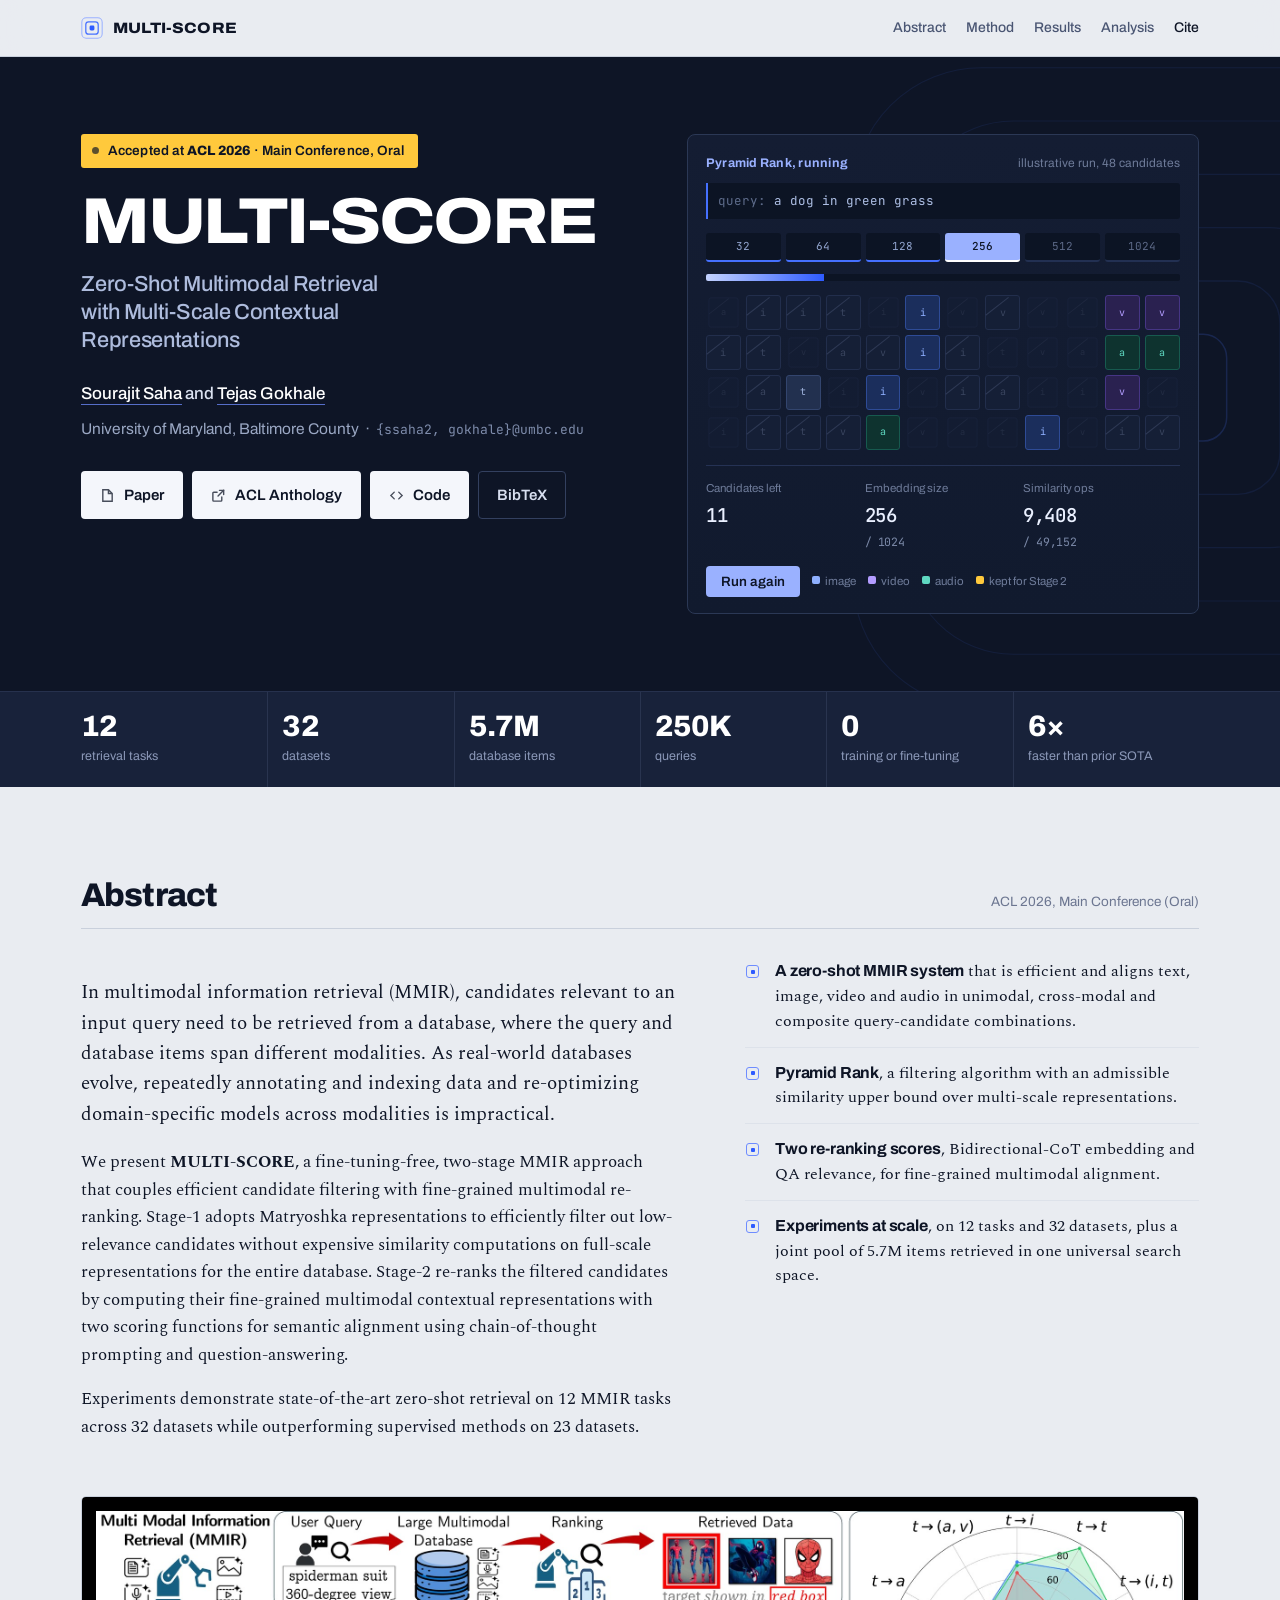
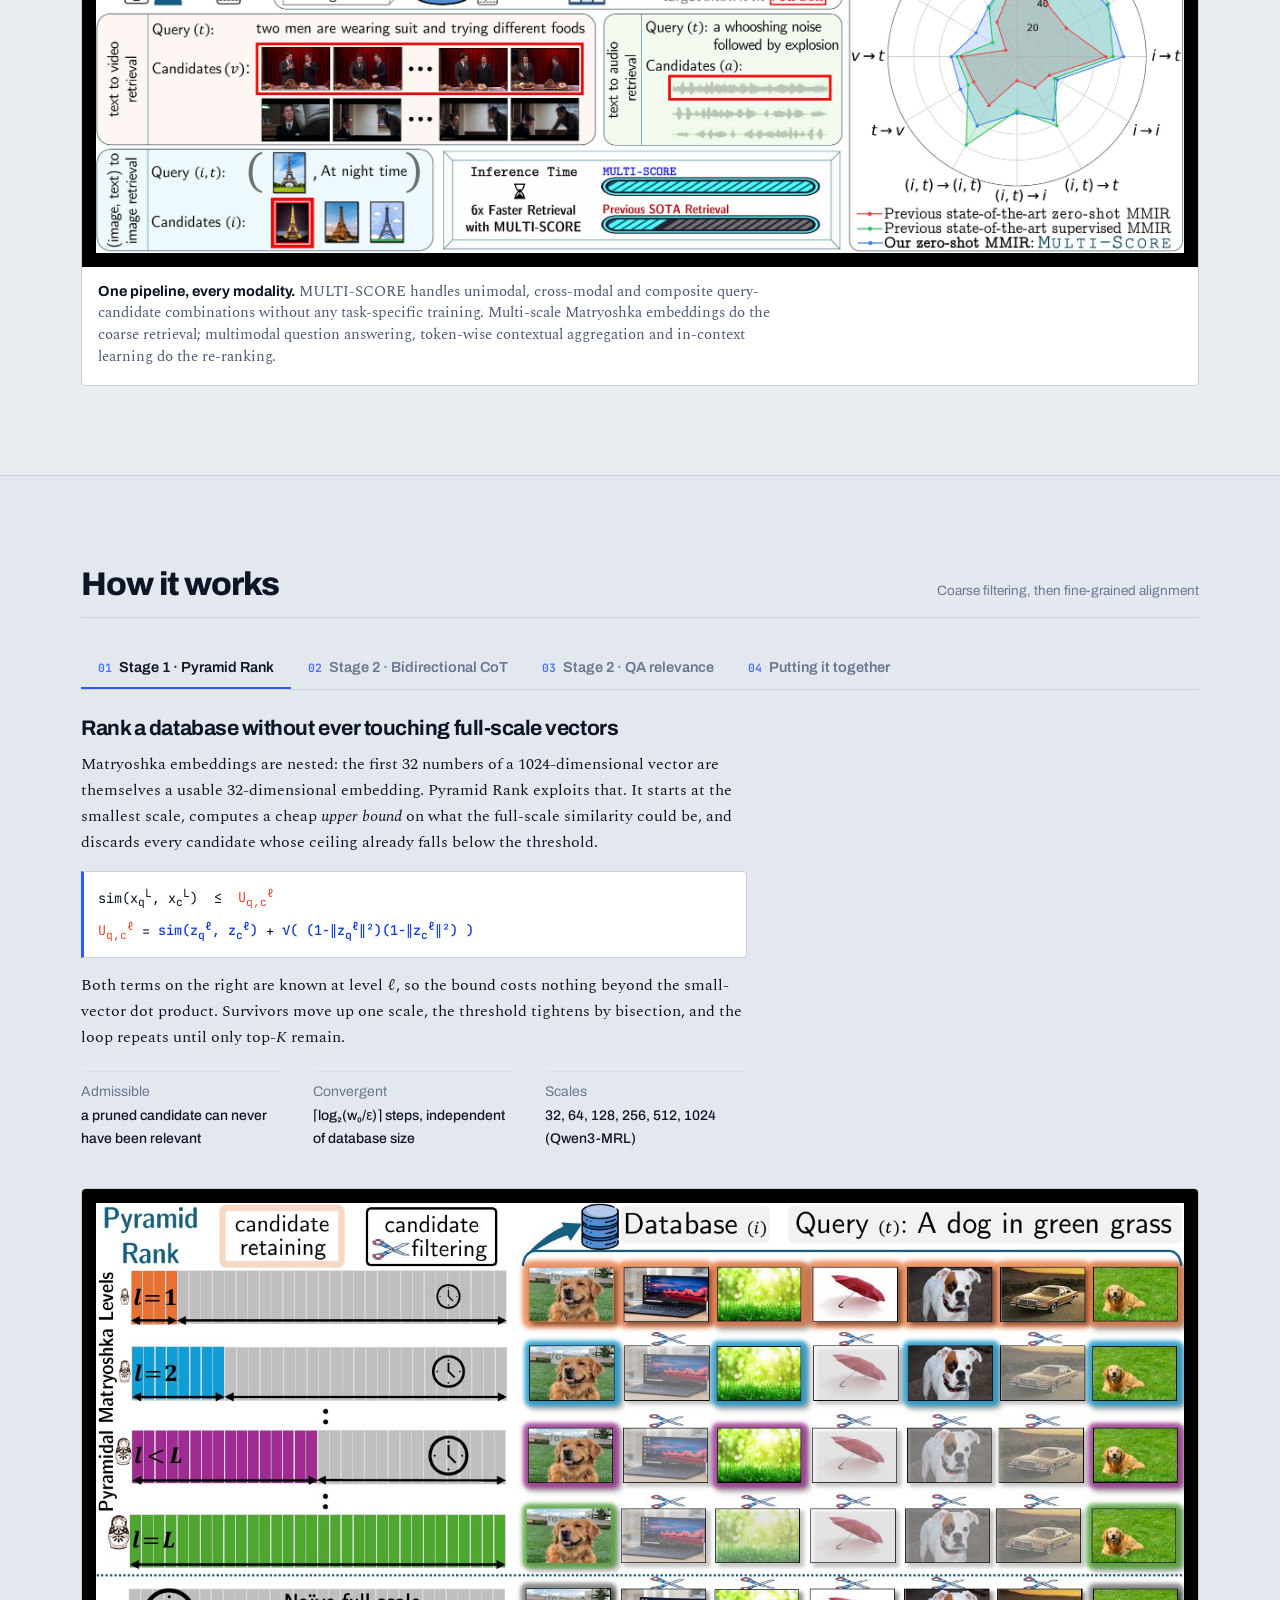
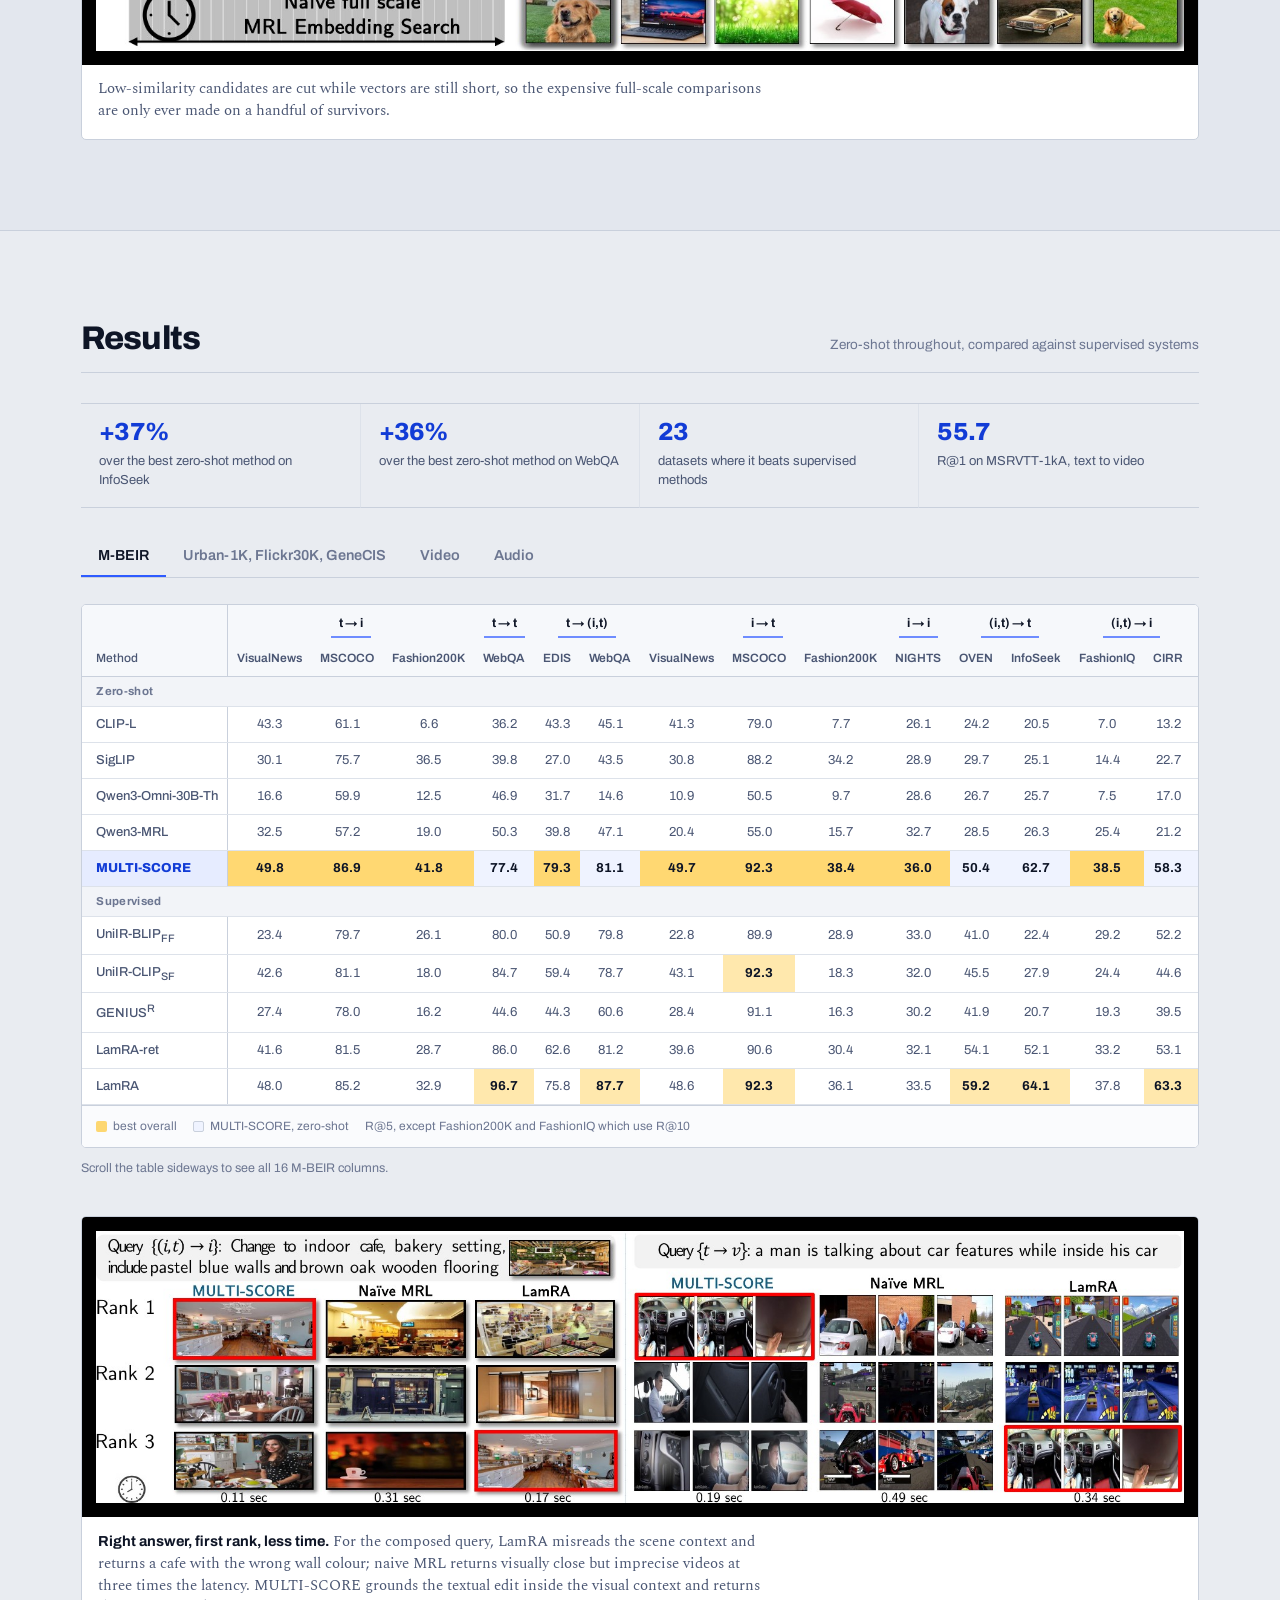
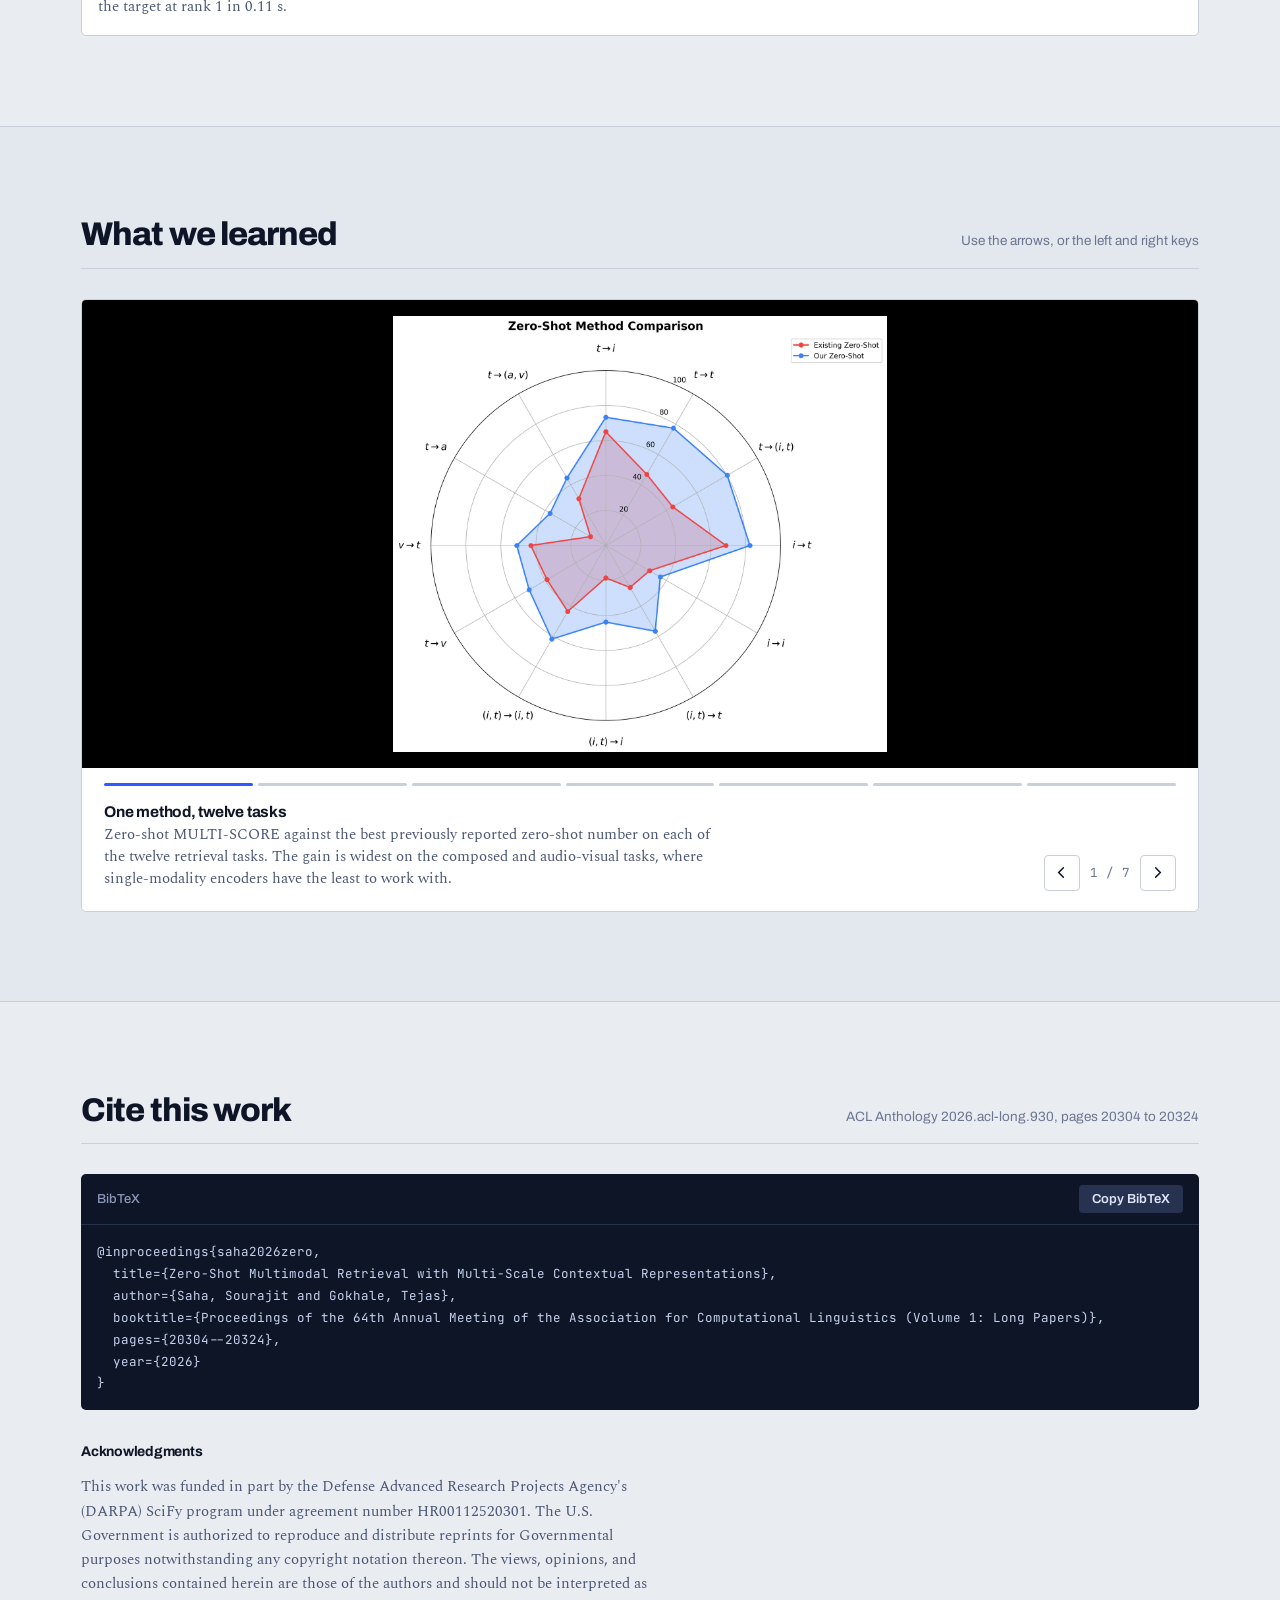
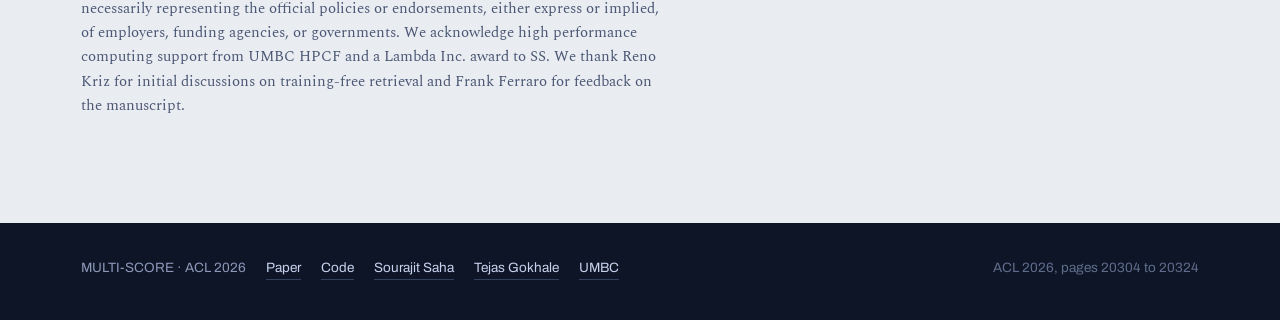
==== commit daf4f738: "Update index.html" ====
--- a/multiscore/index.html
+++ b/multiscore/index.html
@@ -62,7 +62,7 @@
   font-family:var(--serif); font-size:17px; line-height:1.62;
   -webkit-font-smoothing:antialiased;
 }
-img{max-width:100%; display:block}
+img{max-width:100%; height:auto; display:block}
 a{color:var(--blue-deep); text-underline-offset:3px; text-decoration-thickness:1px}
 a:hover{color:var(--blue)}
 :focus-visible{outline:2.5px solid var(--blue); outline-offset:3px; border-radius:2px}
@@ -220,9 +220,12 @@
 .contrib li strong{font-family:var(--sans); font-weight:700; letter-spacing:-.01em}
 
 figure{margin:0}
-.fig{background:var(--card); border:1px solid var(--rule); border-radius:5px; padding:14px}
-.fig img{cursor:zoom-in; border-radius:2px}
-.fig figcaption{font-size:14.5px; line-height:1.5; color:var(--slate); margin-top:12px; padding-top:11px; border-top:1px solid var(--rule-soft); max-width:88ch}
+.fig{background:var(--card); border:1px solid var(--rule); border-radius:5px; overflow:hidden}
+.fig .frame{
+  background:#000; padding:14px; display:flex; align-items:center; justify-content:center;
+}
+.fig .frame img{max-width:100%; width:auto; height:auto; object-fit:contain; cursor:zoom-in}
+.fig figcaption{font-size:14.5px; line-height:1.5; color:var(--slate); margin:0; padding:14px 16px 16px; max-width:88ch}
 .fig figcaption b{font-family:var(--sans); font-weight:700; color:var(--ink)}
 
 /* ============================ method tabs ============================ */
@@ -239,6 +242,8 @@
 .tab .n{font-family:var(--mono); font-size:11.5px; color:var(--l4); margin-right:7px}
 .panel[hidden]{display:none}
 .stage{display:grid; grid-template-columns:minmax(0,1fr) minmax(0,1.06fr); gap:clamp(24px,3.4vw,46px); align-items:start}
+.stage.stack{grid-template-columns:1fr; gap:26px}
+.stage.stack .prose{max-width:74ch}
 @media(max-width:900px){ .stage{grid-template-columns:1fr} }
 .stage h3{font-size:1.32rem; margin-bottom:12px; letter-spacing:-.022em}
 .stage p{font-size:16px; margin:0 0 15px}
@@ -253,6 +258,11 @@
 .eq b{color:var(--blue-deep); font-weight:500}
 .keyval{list-style:none; margin:16px 0 0; padding:0; font-family:var(--sans); font-size:14px}
 .keyval li{display:flex; gap:12px; padding:7px 0; border-top:1px solid var(--rule-soft)}
+.stack .keyval{display:grid; grid-template-columns:repeat(3,1fr); gap:0 30px; margin-top:20px}
+.stack .keyval li{display:block; padding:9px 0 11px; border-top:1px solid var(--rule-soft)}
+.stack .keyval span{display:block}
+.stack .keyval span:first-child{min-width:0; margin-bottom:2px}
+@media(max-width:760px){ .stack .keyval{grid-template-columns:1fr; gap:0} }
 .keyval span:first-child{color:var(--mute); min-width:132px}
 .keyval span:last-child{color:var(--ink); font-weight:500}
 
@@ -297,10 +307,15 @@
 
 /* ============================ carousel ============================ */
 .car{background:var(--card); border:1px solid var(--rule); border-radius:5px; overflow:hidden}
-.car-stage{position:relative; padding:22px 22px 6px; min-height:220px}
+.car-stage{
+  position:relative; background:#000; padding:16px;
+  display:flex; align-items:center; justify-content:center;
+  height:clamp(300px,52vh,560px);
+}
+.car-slide{display:flex; width:100%; height:100%; align-items:center; justify-content:center}
 .car-slide[hidden]{display:none}
-.car-slide img{margin:0 auto; max-height:min(56vh,520px); width:auto; cursor:zoom-in}
-.car-cap{padding:16px 22px 18px; border-top:1px solid var(--rule-soft); display:grid; grid-template-columns:minmax(0,1fr) auto; gap:18px; align-items:end}
+.car-slide img{max-width:100%; max-height:100%; width:auto; height:auto; object-fit:contain; cursor:zoom-in}
+.car-cap{padding:0 22px 20px; display:grid; grid-template-columns:minmax(0,1fr) auto; gap:18px; align-items:end}
 .car-cap h4{font-family:var(--sans); font-size:15.5px; font-weight:700; margin:0 0 5px; letter-spacing:-.015em}
 .car-cap p{margin:0; font-size:14.5px; line-height:1.5; color:var(--slate); max-width:76ch}
 .car-nav{display:flex; align-items:center; gap:8px}
@@ -311,7 +326,7 @@
 }
 .car-nav button:hover{background:var(--ink); border-color:var(--ink); color:#fff}
 .car-count{font-family:var(--mono); font-size:12.5px; color:var(--mute); min-width:44px; text-align:center}
-.dots{display:flex; gap:5px; padding:0 22px 18px}
+.dots{display:flex; gap:5px; padding:15px 22px 17px}
 .dots button{
   flex:1; height:3px; border:0; padding:0; background:var(--rule); cursor:pointer; border-radius:2px;
   transition:background .2s ease;
@@ -342,7 +357,7 @@
 /* ============================ lightbox ============================ */
 .lb{position:fixed; inset:0; z-index:200; background:rgba(10,15,26,.94); display:none; padding:4vh 4vw; cursor:zoom-out}
 .lb[open]{display:flex; align-items:center; justify-content:center}
-.lb img{max-width:100%; max-height:92vh; width:auto; border-radius:3px; background:#fff}
+.lb img{max-width:100%; max-height:92vh; width:auto; height:auto; object-fit:contain; border-radius:3px; background:#000; padding:10px}
 .lb-close{position:absolute; top:14px; right:18px; background:none; border:0; color:#9BA8C4; font-family:var(--sans); font-size:14px; cursor:pointer}
 .lb-close:hover{color:#fff}
 
@@ -480,7 +495,7 @@
     </div>
 
     <figure class="fig" style="margin-top:38px">
-      <img src="static/images/teaser_final_v3.jpg" alt="Overview of MULTI-SCORE: a multimodal query is matched against a large database, with examples of text to video, text to audio and image plus text to image retrieval, and a radar chart comparing MULTI-SCORE to prior zero-shot and supervised methods across 12 tasks." width="2400" height="753" loading="eager">
+      <div class="frame"><img src="static/images/teaser_final_v3.jpg" alt="Overview of MULTI-SCORE: a multimodal query is matched against a large database, with examples of text to video, text to audio and image plus text to image retrieval, and a radar chart comparing MULTI-SCORE to prior zero-shot and supervised methods across 12 tasks." width="2400" height="753" loading="eager"></div>
       <figcaption><b>One pipeline, every modality.</b> MULTI-SCORE handles unimodal, cross-modal and composite query-candidate combinations without any task-specific training. Multi-scale Matryoshka embeddings do the coarse retrieval; multimodal question answering, token-wise contextual aggregation and in-context learning do the re-ranking.</figcaption>
     </figure>
   </div>
@@ -499,8 +514,8 @@
     </div>
 
     <div class="panel" id="p1" role="tabpanel" aria-labelledby="t1">
-      <div class="stage">
-        <div>
+      <div class="stage stack">
+        <div class="prose">
           <h3>Rank a database without ever touching full-scale vectors</h3>
           <p>Matryoshka embeddings are nested: the first 32 numbers of a 1024-dimensional vector are themselves a usable 32-dimensional embedding. Pyramid Rank exploits that. It starts at the smallest scale, computes a cheap <em>upper bound</em> on what the full-scale similarity could be, and discards every candidate whose ceiling already falls below the threshold.</p>
           <div class="eq">
@@ -515,15 +530,15 @@
           </ul>
         </div>
         <figure class="fig">
-          <img src="static/images/stage1_algo_v2.jpg" alt="Pyramid Rank diagram: at each Matryoshka level the embedding grows and more database images are cut, compared to naive full-scale search at the bottom." width="1532" height="632" loading="lazy">
+          <div class="frame"><img src="static/images/stage1_algo_v2.jpg" alt="Pyramid Rank diagram: at each Matryoshka level the embedding grows and more database images are cut, compared to naive full-scale search at the bottom." width="1532" height="632" loading="lazy"></div>
           <figcaption>Low-similarity candidates are cut while vectors are still short, so the expensive full-scale comparisons are only ever made on a handful of survivors.</figcaption>
         </figure>
       </div>
     </div>
 
     <div class="panel" id="p2" role="tabpanel" aria-labelledby="t2" hidden>
-      <div class="stage">
-        <div>
+      <div class="stage stack">
+        <div class="prose">
           <h3>Ask the alignment question in both directions</h3>
           <p>Stage-1 works on text, which loses detail. Stage-2 brings the raw modalities back. For each surviving candidate, a frozen MLLM is prompted twice with chain-of-thought examples: once to summarise how much of the query is found in the candidate, and once the other way around.</p>
           <p>An <code style="font-family:var(--mono);font-size:13px">&lt;emb&gt;</code> token is appended to each prompt. The hidden state just before it has already absorbed the whole prompt, so it serves as the embedding. The cosine similarity between the two directions is the score.</p>
@@ -535,7 +550,7 @@
           </ul>
         </div>
         <figure class="fig">
-          <img src="static/images/stage2_cot.jpg" alt="Bidirectional chain-of-thought scoring: a query-to-candidate prompt and a candidate-to-query prompt each go through a frozen MLLM, hidden states preceding the emb token are extracted, and their cosine similarity gives the CoT score." width="2000" height="356" loading="lazy">
+          <div class="frame"><img src="static/images/stage2_cot.jpg" alt="Bidirectional chain-of-thought scoring: a query-to-candidate prompt and a candidate-to-query prompt each go through a frozen MLLM, hidden states preceding the emb token are extracted, and their cosine similarity gives the CoT score." width="2000" height="356" loading="lazy"></div>
           <figcaption>Two prompts, two embeddings, one similarity. Because both sides are produced the same way, the score stays symmetric and needs no trained projection head.</figcaption>
         </figure>
       </div>
@@ -555,7 +570,7 @@
           </ul>
         </div>
         <figure class="fig">
-          <img src="static/images/stage2_qa.png" alt="QA relevance scoring: yes/no questions generated from the query are answered against each candidate, and the accuracy becomes the score." width="961" height="615" loading="lazy">
+          <div class="frame"><img src="static/images/stage2_qa.png" alt="QA relevance scoring: yes/no questions generated from the query are answered against each candidate, and the accuracy becomes the score." width="961" height="615" loading="lazy"></div>
           <figcaption>Questions come from the query, answers come from the candidate. Accuracy becomes relevance.</figcaption>
         </figure>
       </div>
@@ -575,7 +590,7 @@
           </ul>
         </div>
         <figure class="fig">
-          <img src="static/images/universal_retrieval.png" alt="Two bar charts comparing MULTI-SCORE against variants using naive full-resolution MRL embeddings and dual encoders at Stage-1, showing retrieval time and R@1 across twelve tasks." width="1275" height="1021" loading="lazy">
+          <div class="frame"><img src="static/images/universal_retrieval.png" alt="Two bar charts comparing MULTI-SCORE against variants using naive full-resolution MRL embeddings and dual encoders at Stage-1, showing retrieval time and R@1 across twelve tasks." width="1275" height="1021" loading="lazy"></div>
           <figcaption><b>Cheap Stage-1 costs almost nothing in accuracy.</b> Swapping Pyramid Rank for full-scale MRL or a dual encoder buys a point or two of R@1 while multiplying retrieval time.</figcaption>
         </figure>
       </div>
@@ -613,7 +628,7 @@
     <p class="hint" id="tblHint">Scroll the table sideways to see all 16 M-BEIR columns.</p>
 
     <figure class="fig" style="margin-top:38px">
-      <img src="static/images/qual_v4.jpg" alt="Qualitative comparison of top-3 retrieved results for a composed image-plus-text query and a text-to-video query, comparing MULTI-SCORE, naive MRL and LamRA, with retrieval times below each column." width="1800" height="450" loading="lazy">
+      <div class="frame"><img src="static/images/qual_v4.jpg" alt="Qualitative comparison of top-3 retrieved results for a composed image-plus-text query and a text-to-video query, comparing MULTI-SCORE, naive MRL and LamRA, with retrieval times below each column." width="1800" height="450" loading="lazy"></div>
       <figcaption><b>Right answer, first rank, less time.</b> For the composed query, LamRA misreads the scene context and returns a cafe with the wrong wall colour; naive MRL returns visually close but imprecise videos at three times the latency. MULTI-SCORE grounds the textual edit inside the visual context and returns the target at rank 1 in 0.11 s.</figcaption>
     </figure>
   </div>
@@ -978,7 +993,7 @@
      t:'Mixing the two Stage-2 scores',
      x:'R@1 across all 32 datasets for values of the mixing coefficient. Faded lines are individual datasets, bold lines are the averages. Peak zero-shot performance sits at 0.3 for image retrieval and 0.6 for audio and video.',
      alt:'Line chart of R@1 against the alpha mixing coefficient for image and for audio and video retrieval.'},
-    {src:'static/images/epsilon_and_upperbound_histogram.png', w:782, h:240,
+    {src:'static/images/epsilon_and_upperbound_histogram.png', w:1900, h:583,
      t:'Tolerance, and what the bound reveals',
      x:'Left: a larger tolerance cuts Stage-1 time at a small cost in R@1. Even at the worst setting the method matches previous zero-shot state of the art. Right: the spread of estimated upper bounds tracks dataset difficulty, tight and right-shifted for MSCOCO, broad and left-skewed for FashionIQ.',
      alt:'Two panels: retrieval time and R@1 against tolerance epsilon, and histograms of upper bounds for three datasets.'}
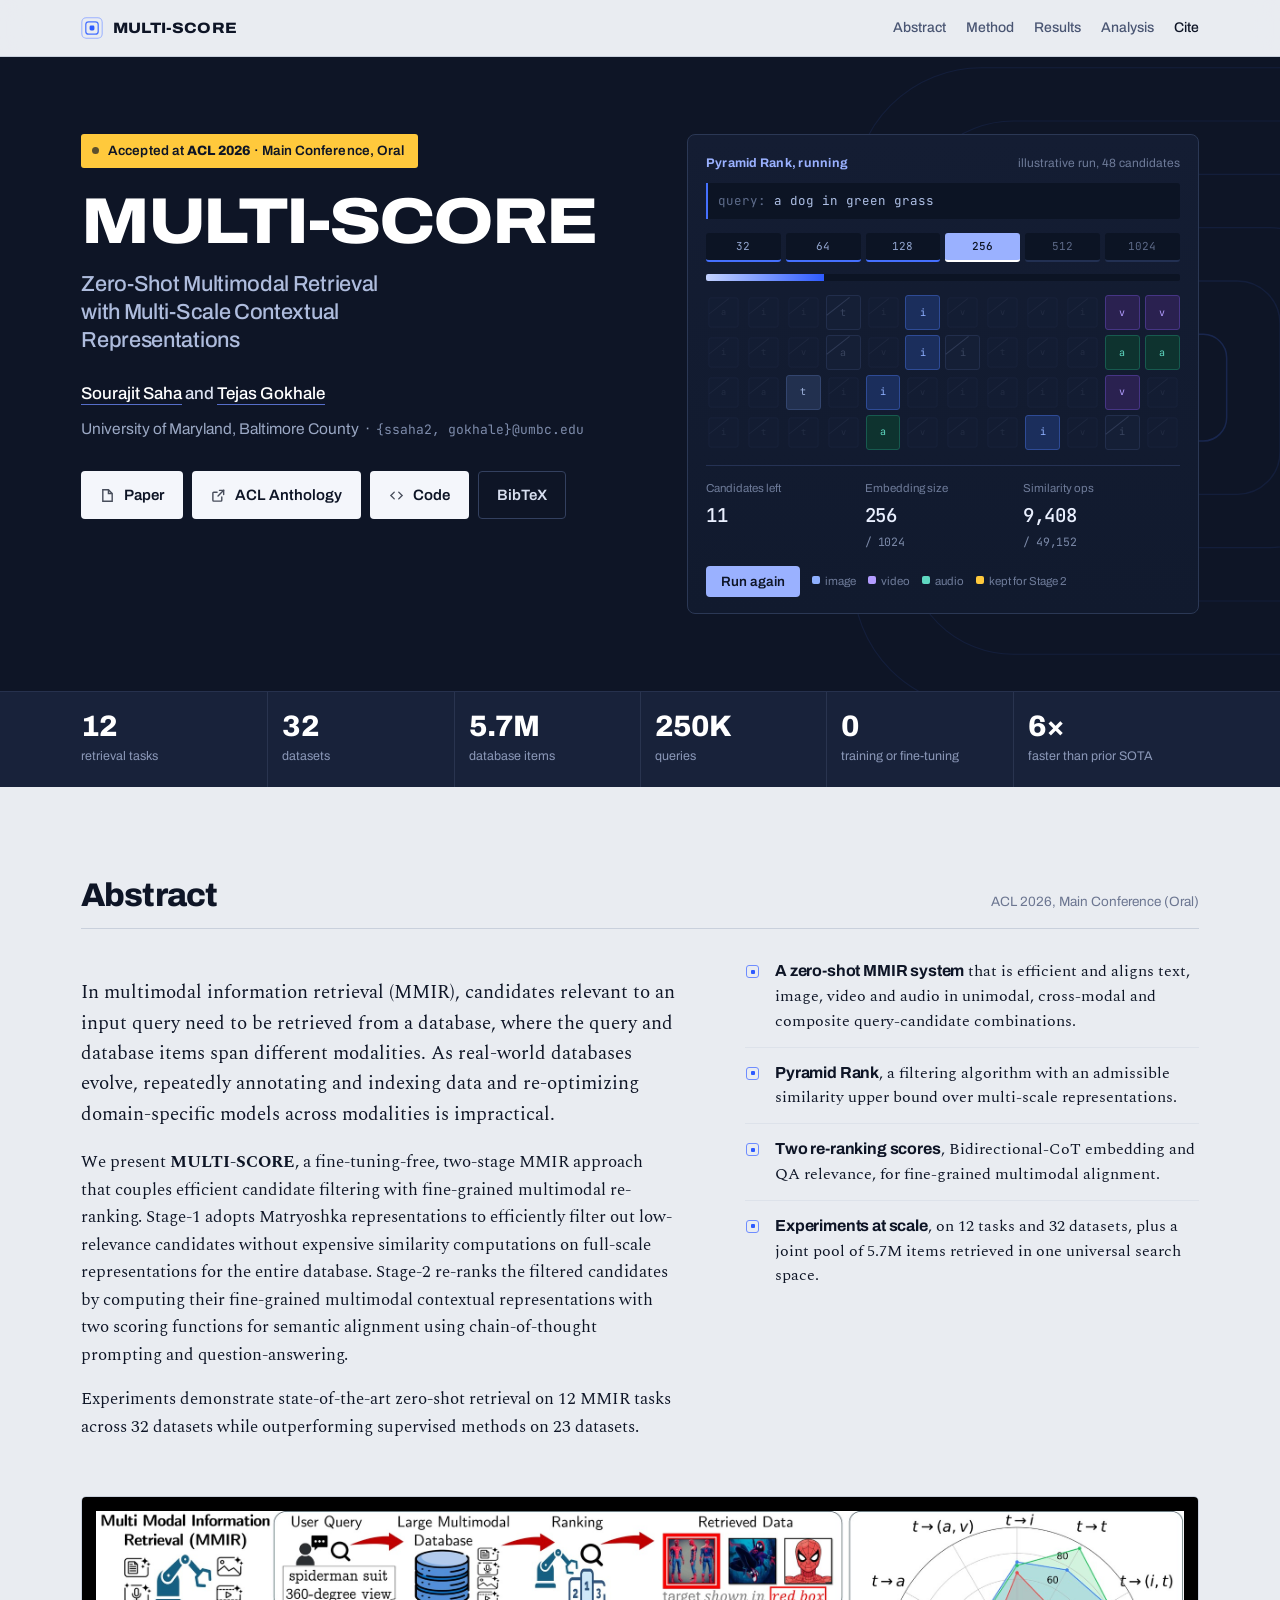
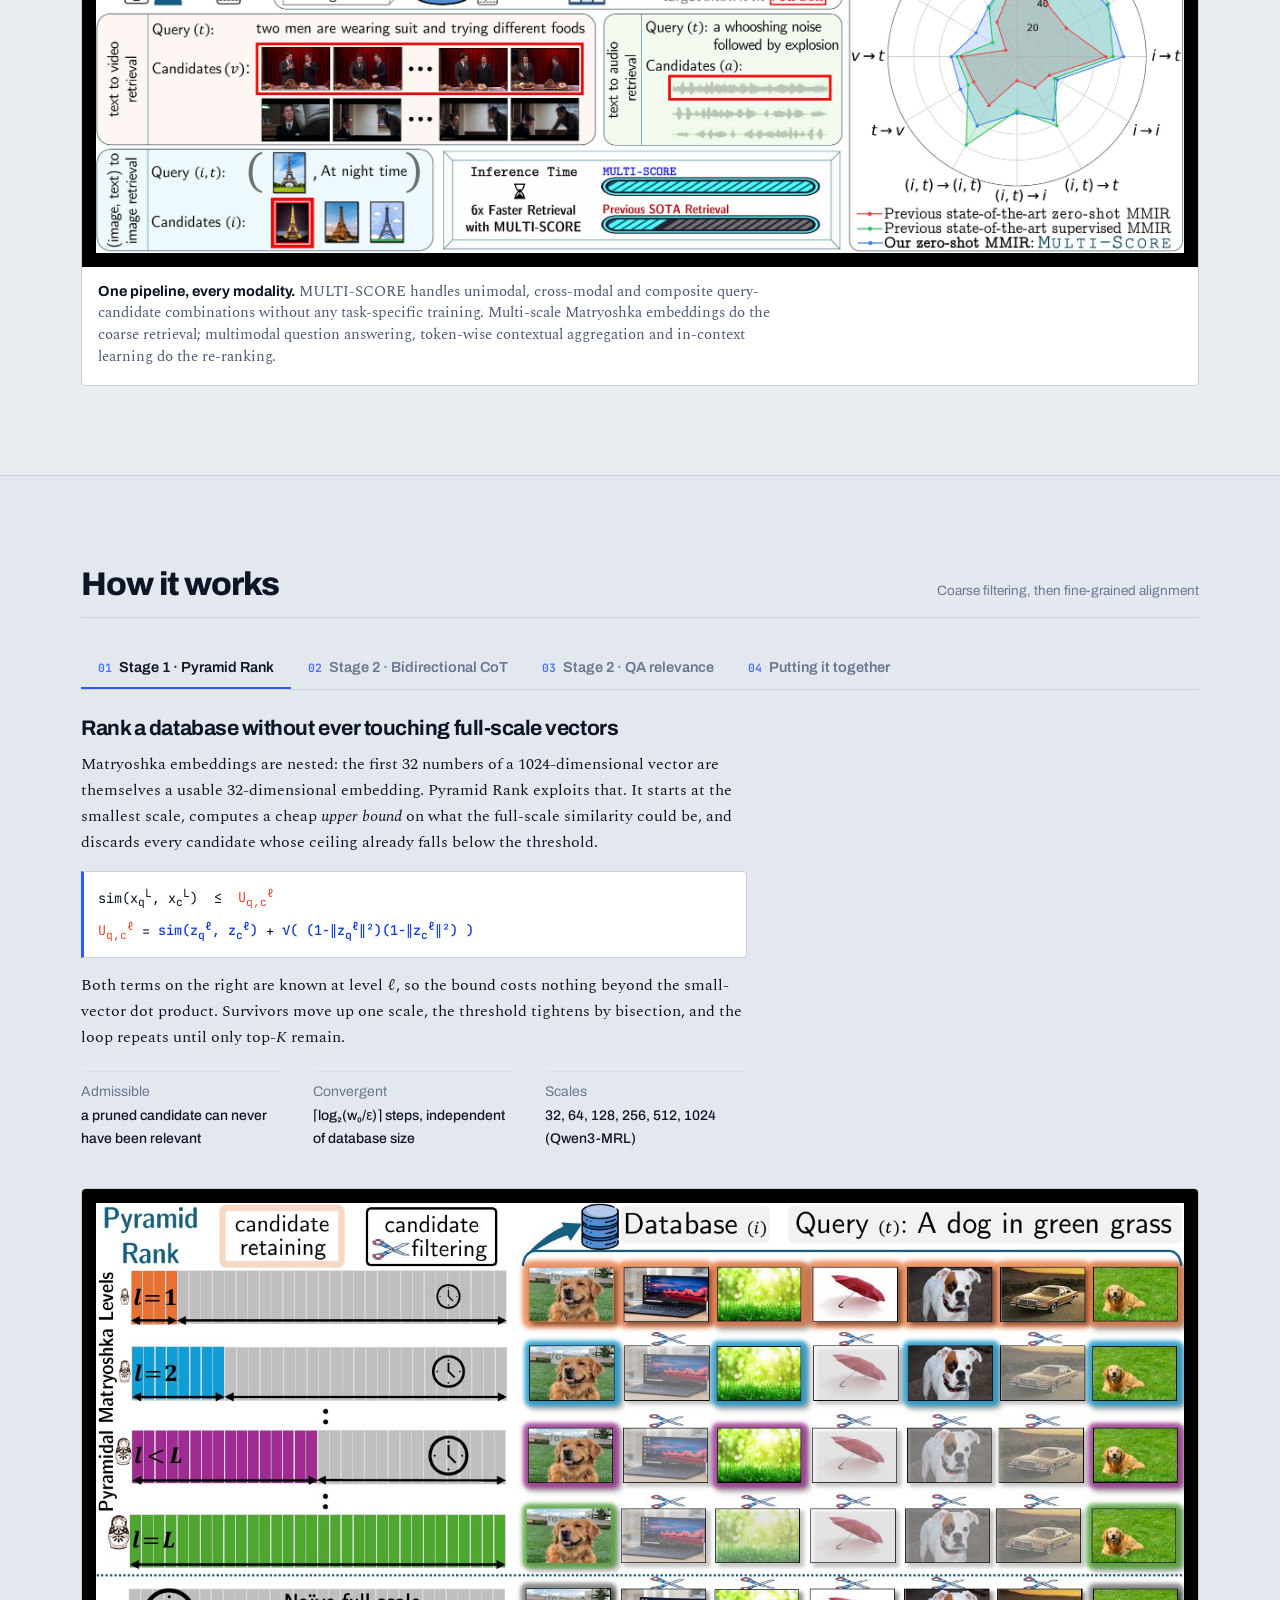
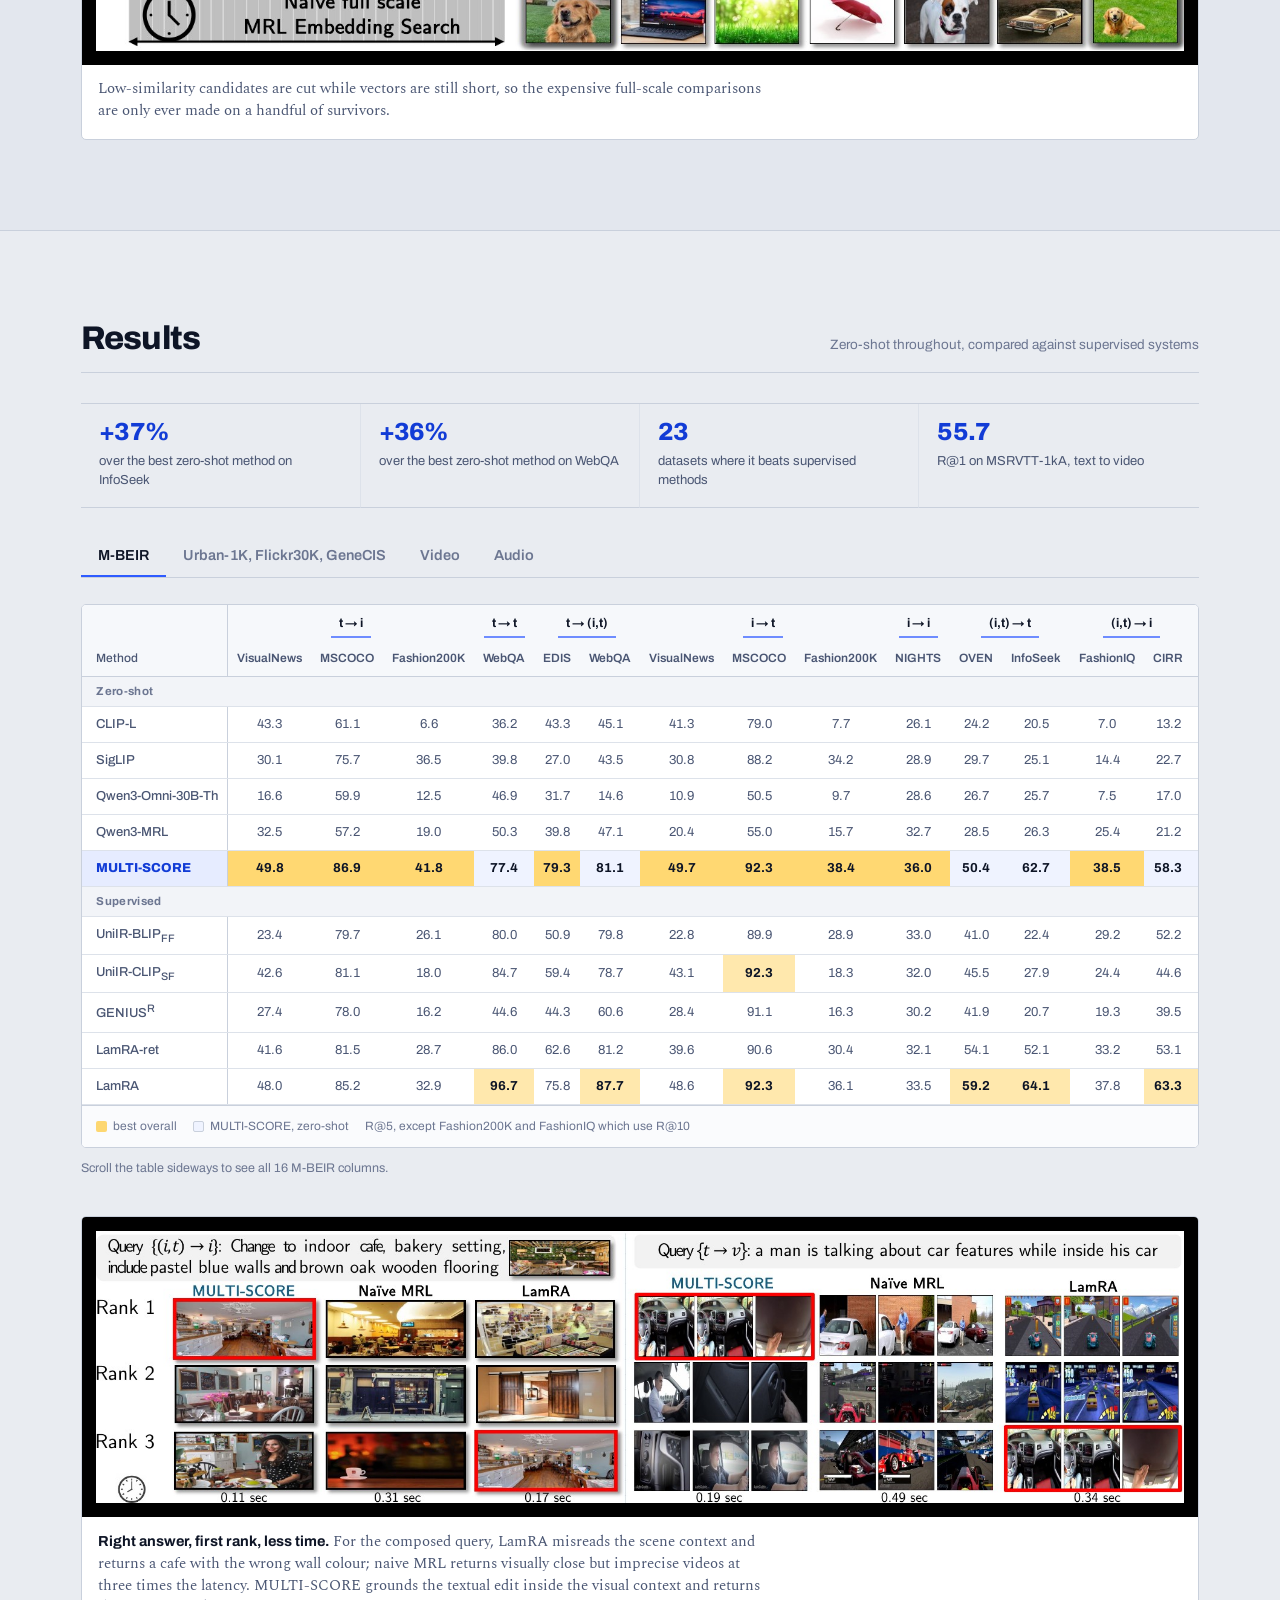
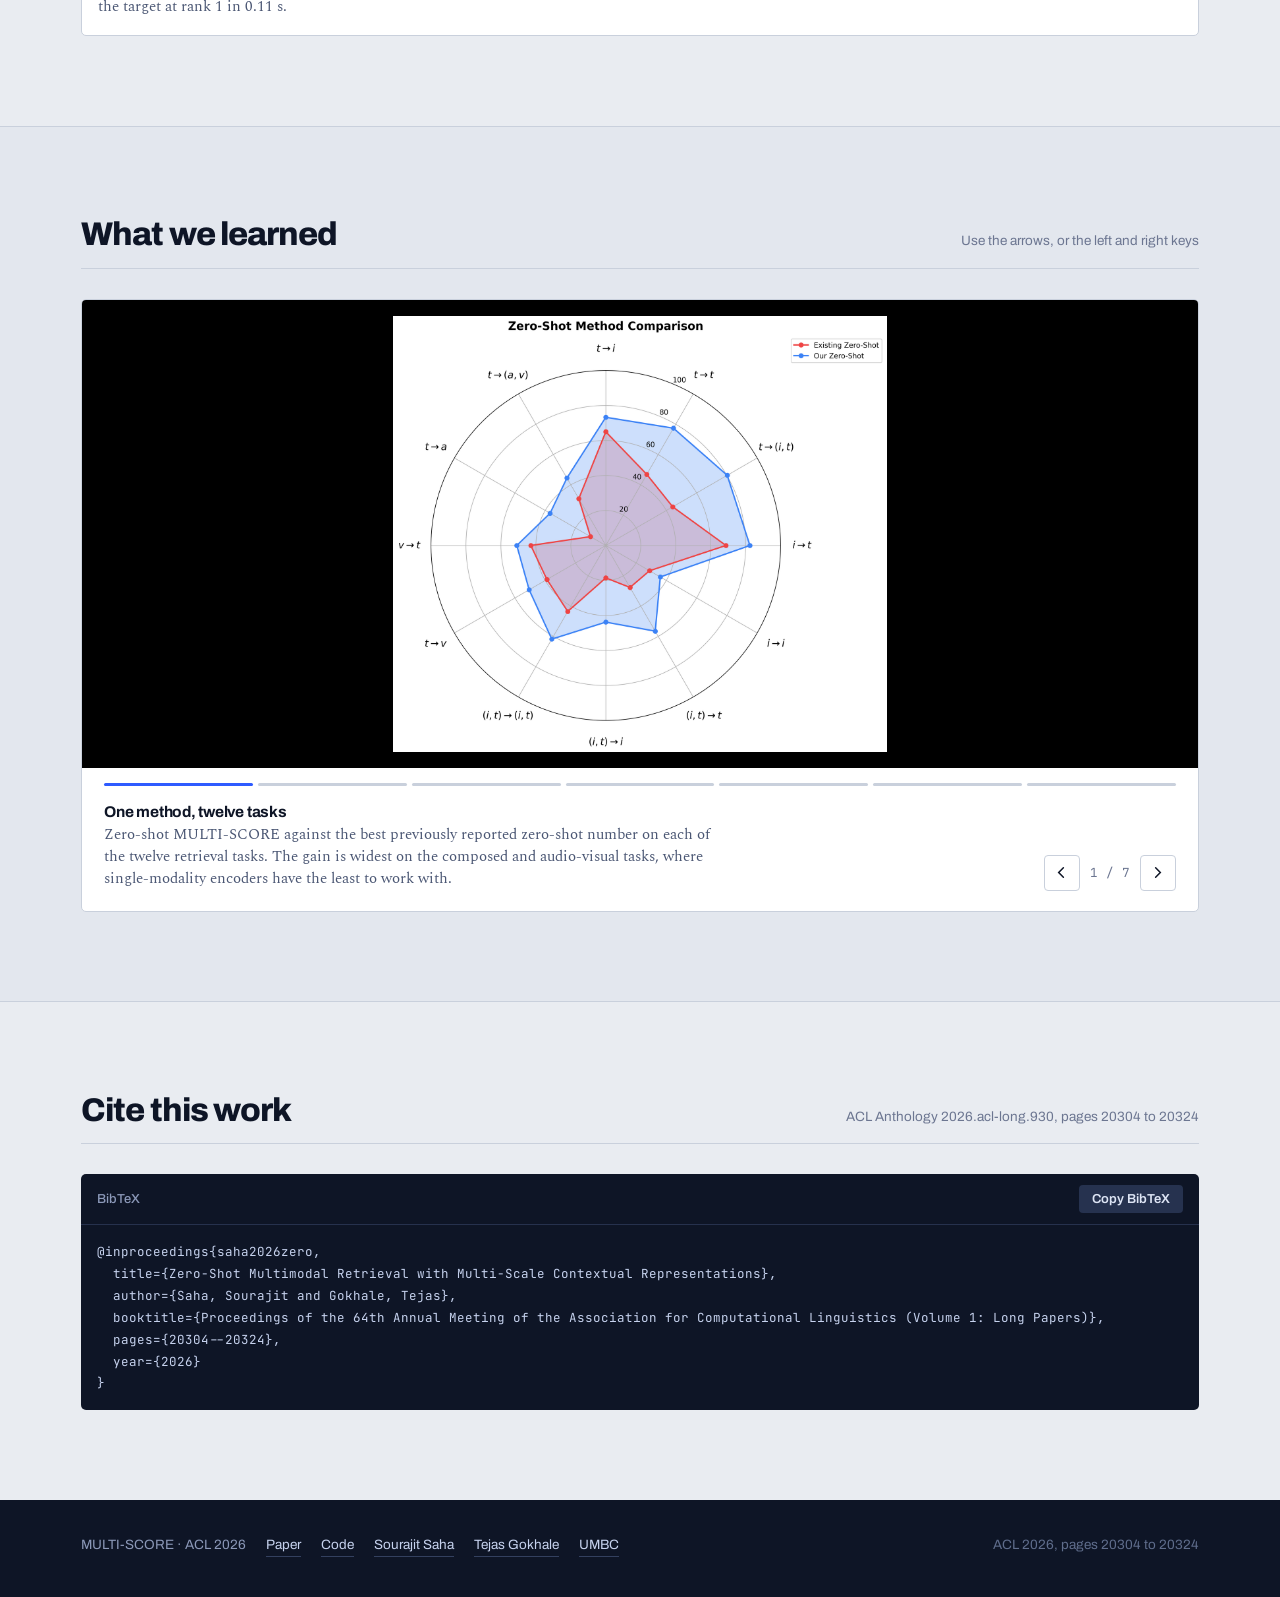
==== commit d5774c9b: "Update index.html" ====
--- a/multiscore/index.html
+++ b/multiscore/index.html
@@ -677,13 +677,7 @@
   pages={20304--20324},
   year={2026}
 }</pre>
-    </div>
-
-    <div class="ack">
-      <h3>Acknowledgments</h3>
-      <p>This work was funded in part by the Defense Advanced Research Projects Agency's (DARPA) SciFy program under agreement number HR00112520301. The U.S. Government is authorized to reproduce and distribute reprints for Governmental purposes notwithstanding any copyright notation thereon. The views, opinions, and conclusions contained herein are those of the authors and should not be interpreted as necessarily representing the official policies or endorsements, either express or implied, of employers, funding agencies, or governments. We acknowledge high performance computing support from UMBC HPCF and a Lambda Inc. award to SS. We thank Reno Kriz for initial discussions on training-free retrieval and Frank Ferraro for feedback on the manuscript.</p>
-    </div>
-  </div>
+    
 </section>
 
 <footer>
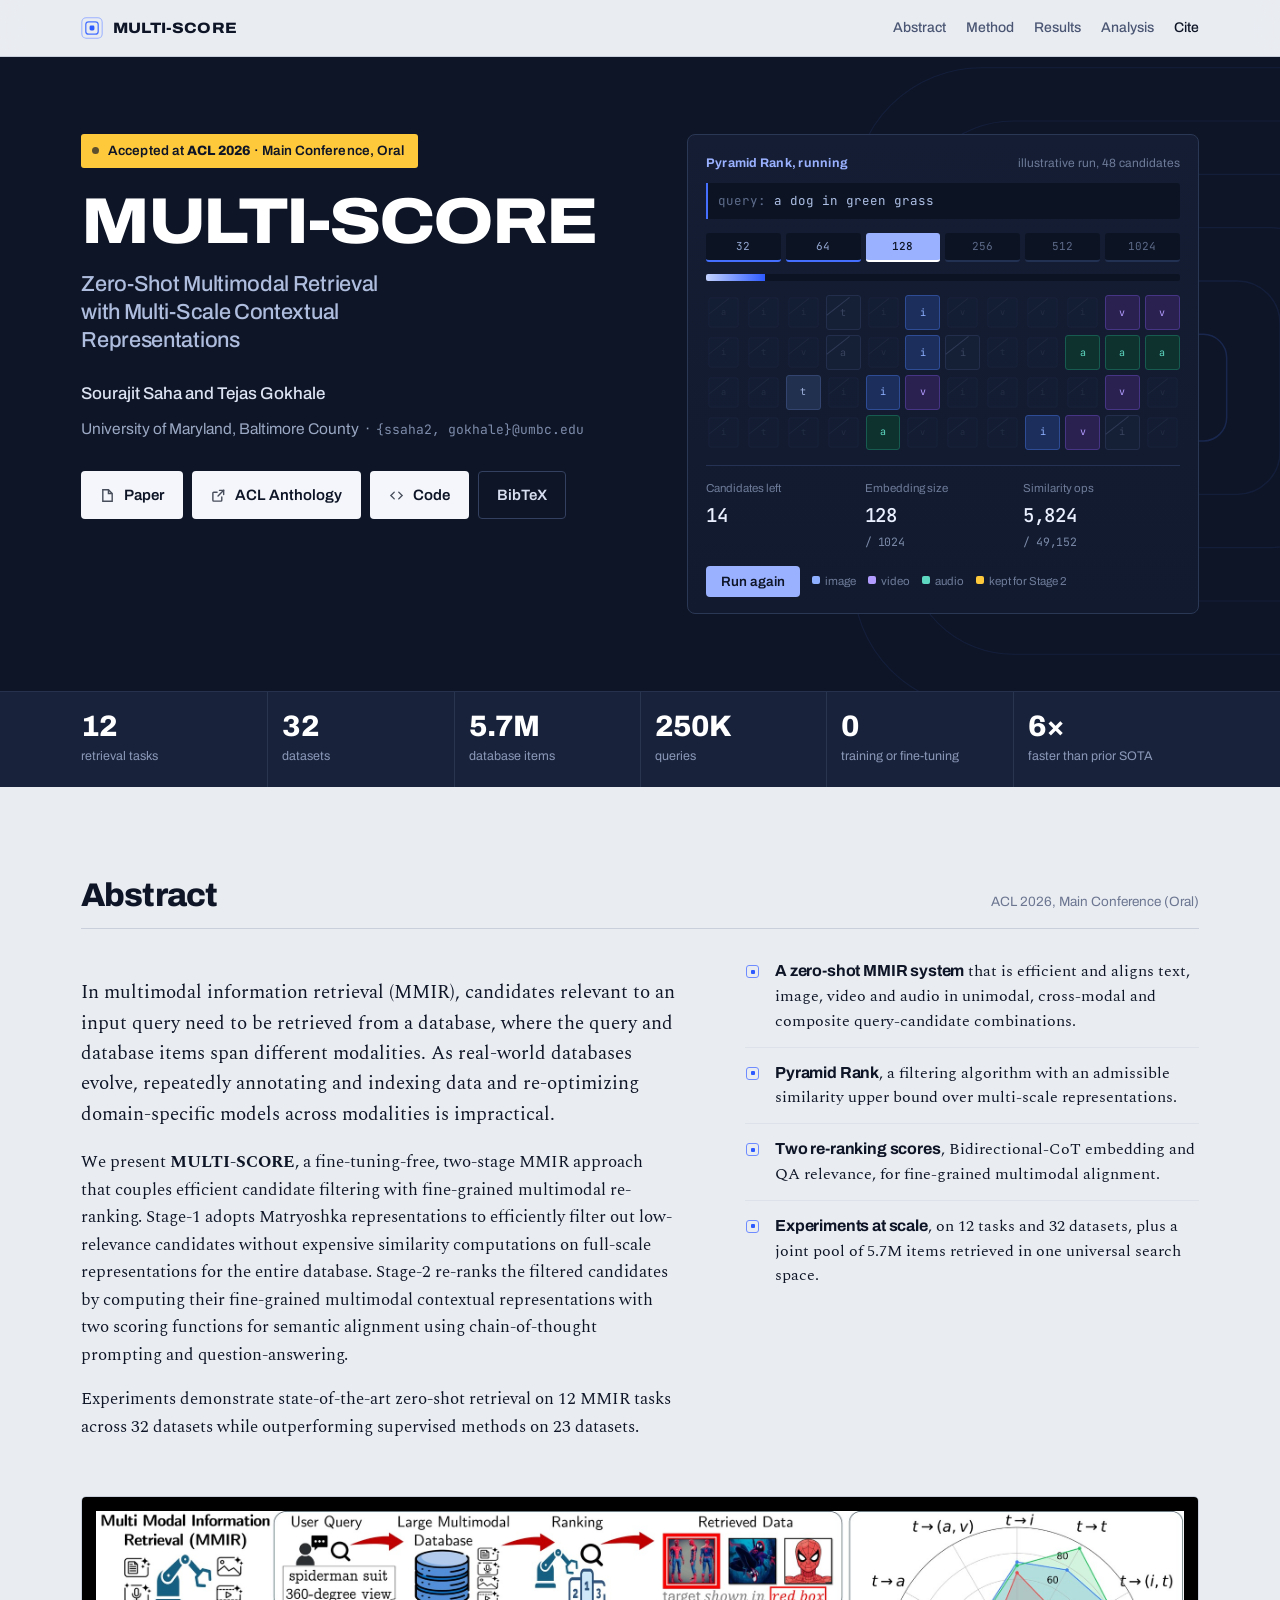
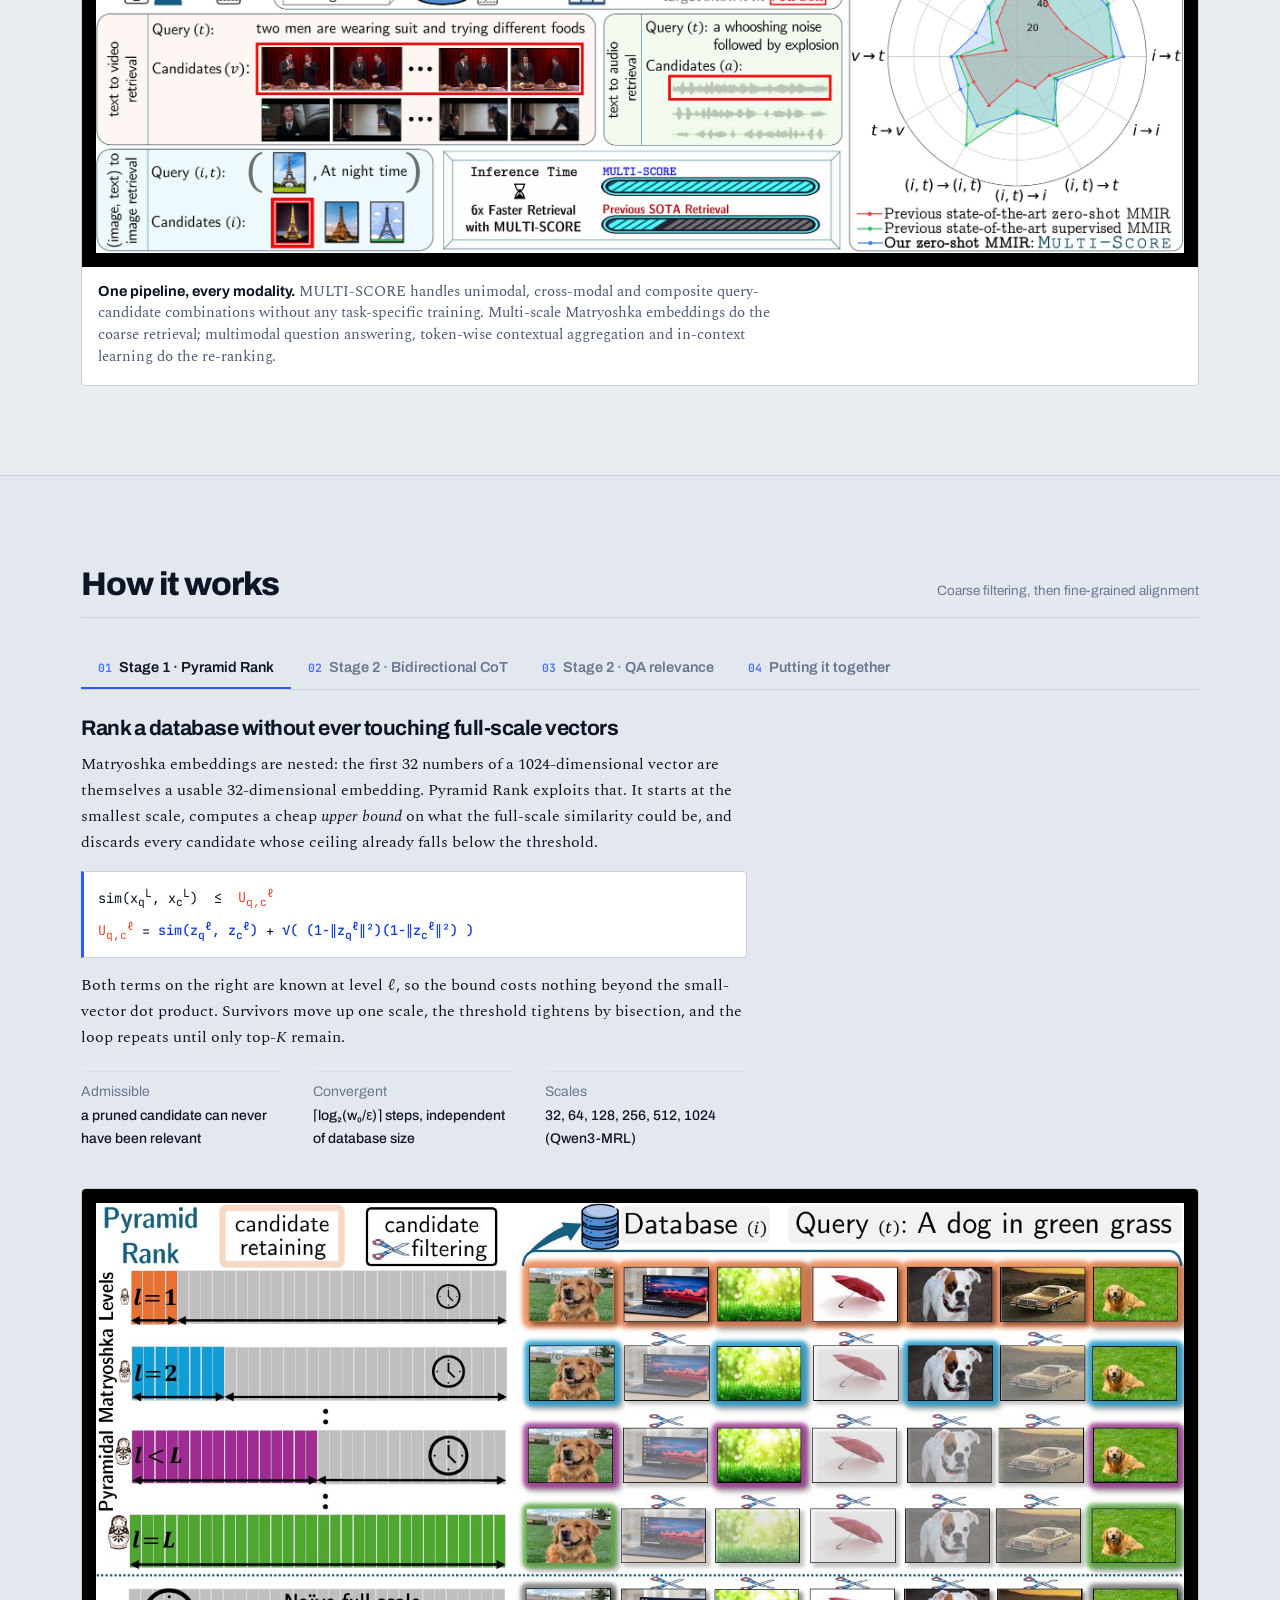
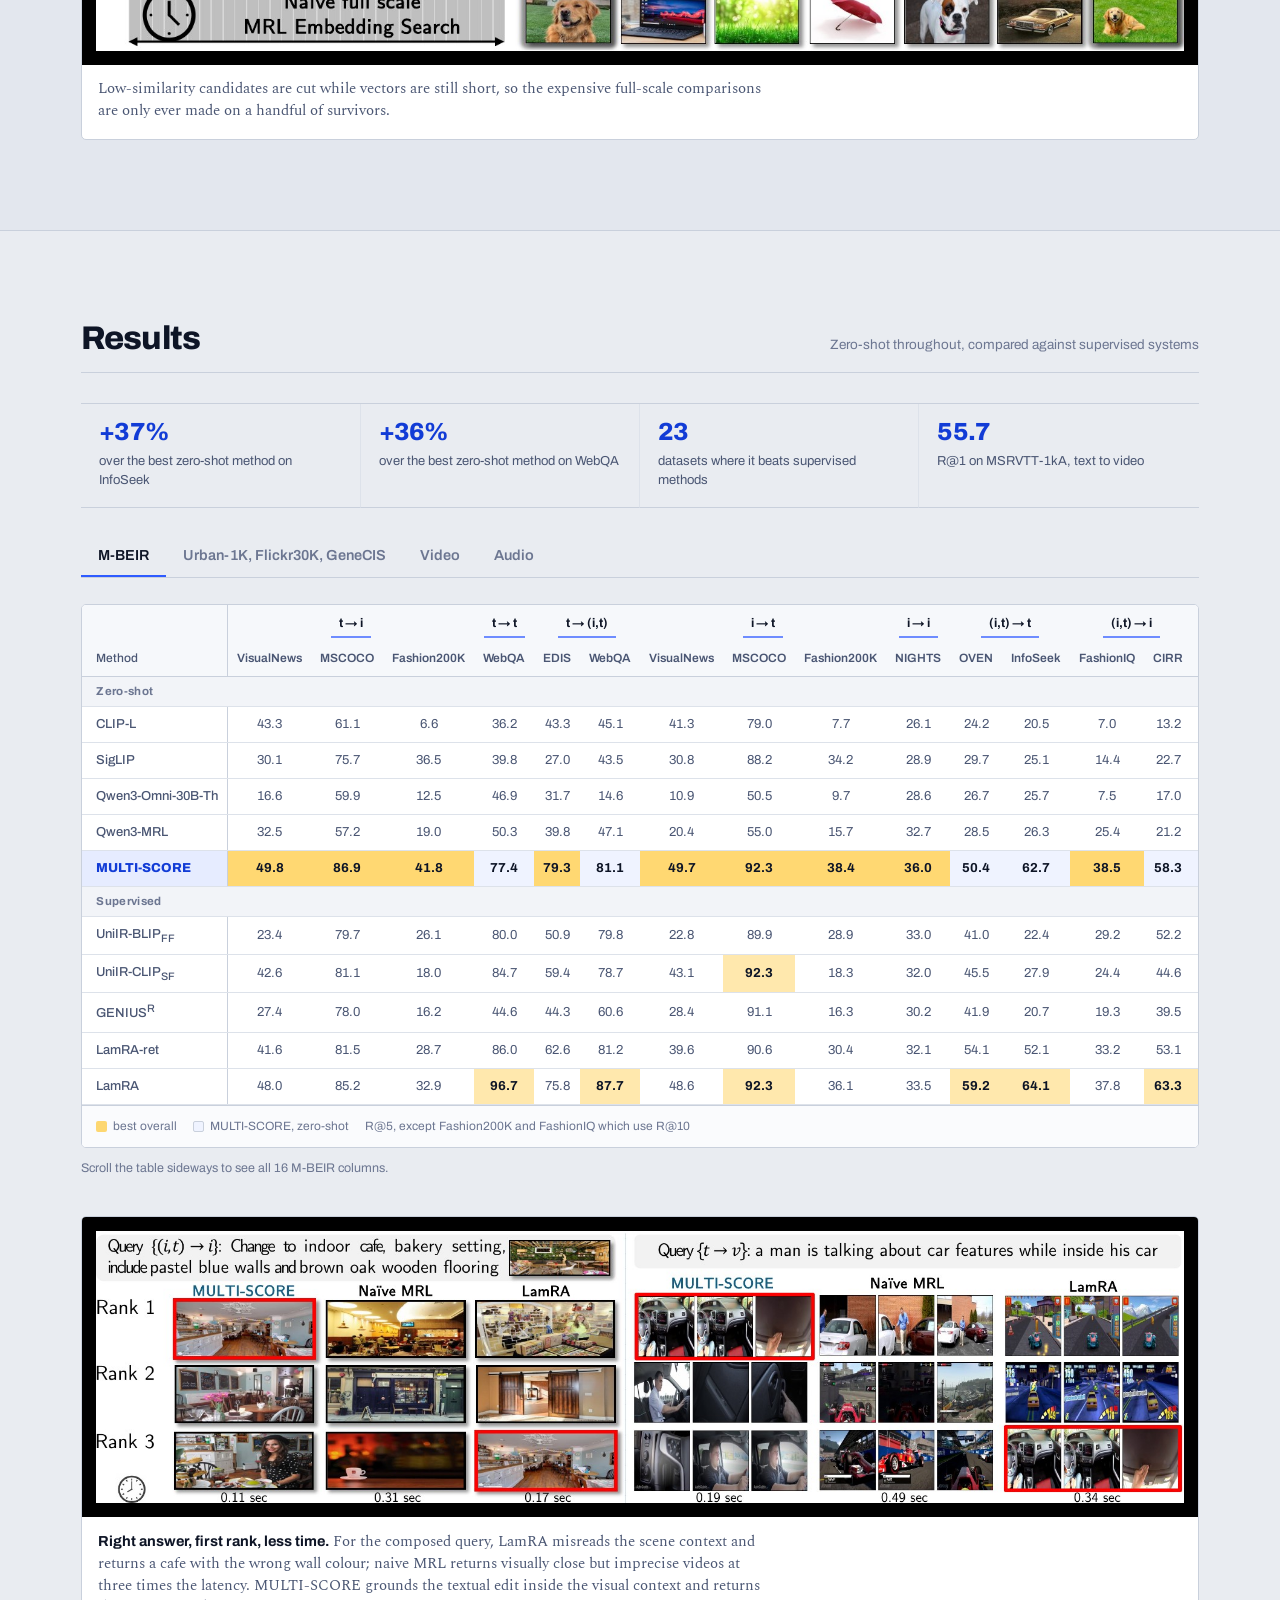
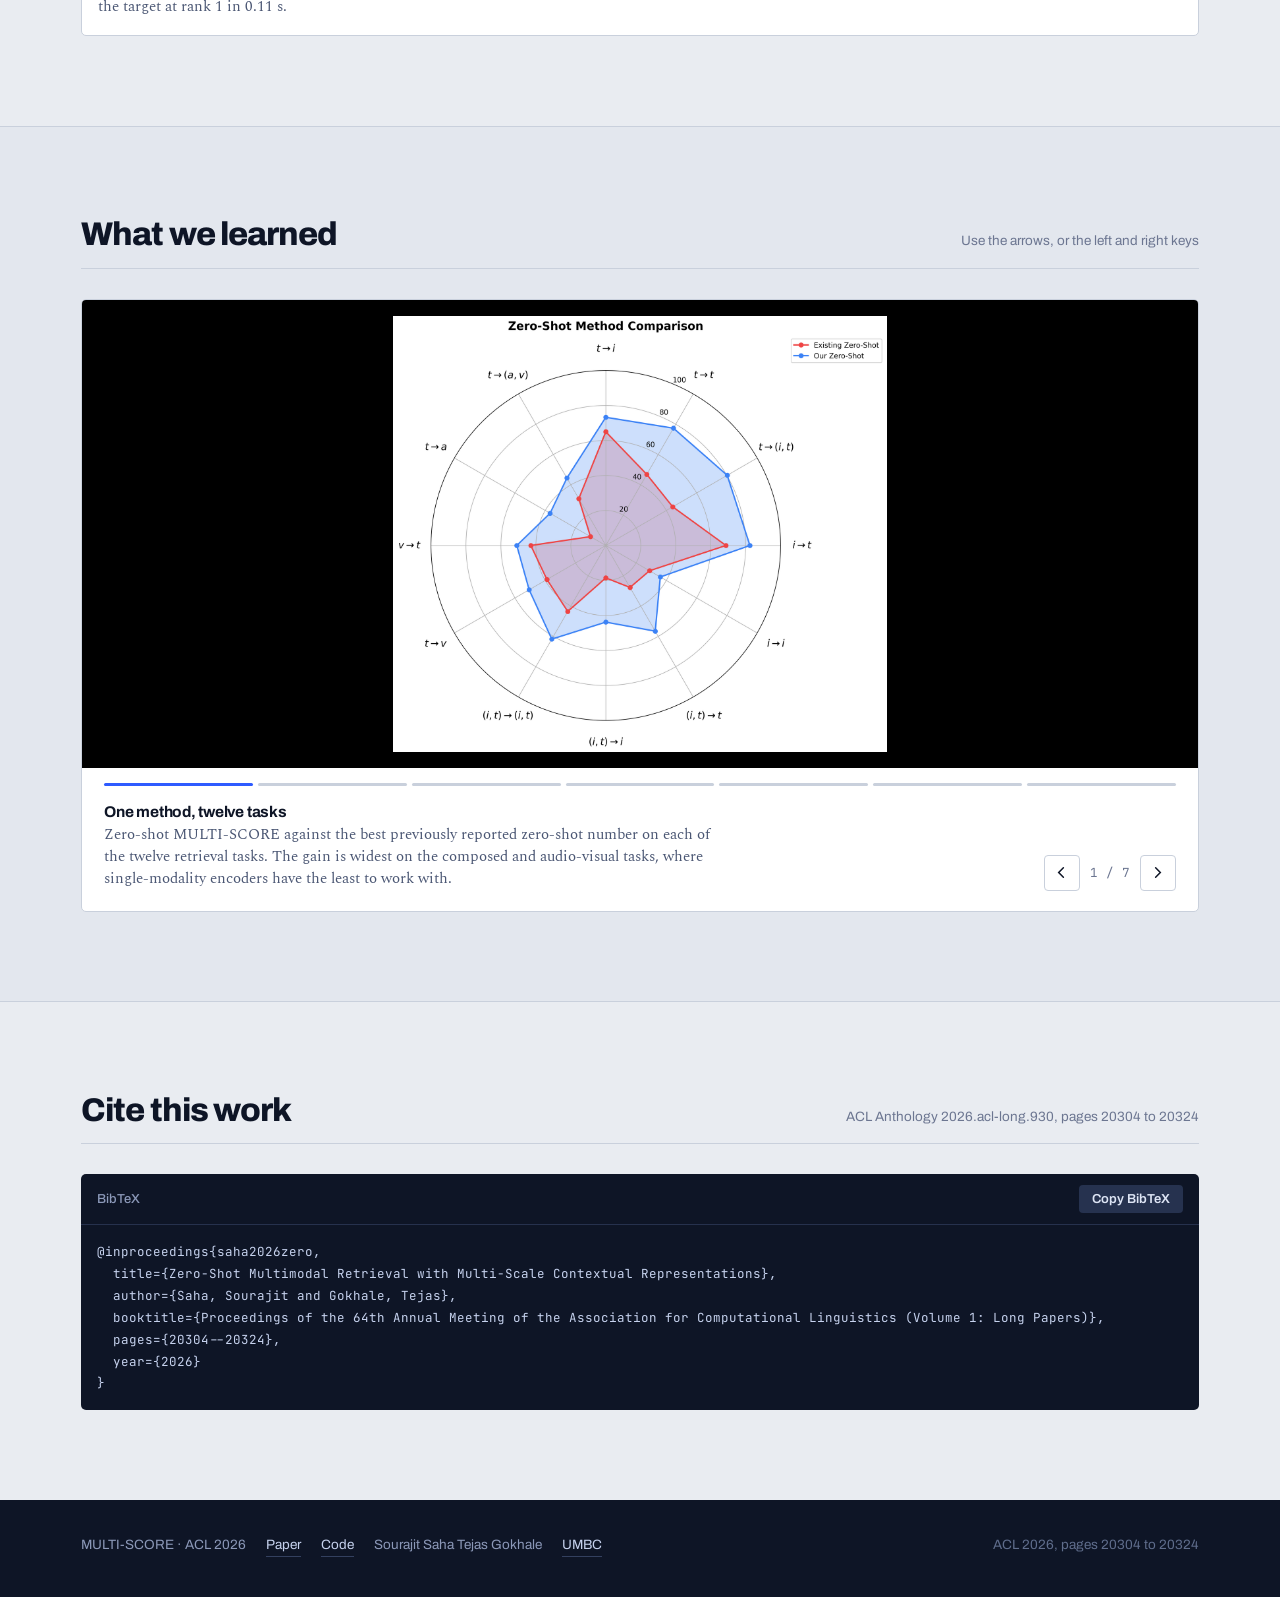
==== commit 687b353e: "Update index.html" ====
--- a/multiscore/index.html
+++ b/multiscore/index.html
@@ -411,8 +411,8 @@
       </h1>
 
       <p class="byline">
-        <a href="https://sourajitcs.github.io/" target="_blank" rel="noopener">Sourajit Saha</a> and
-        <a href="https://www.tejasgokhale.com/" target="_blank" rel="noopener">Tejas Gokhale</a>
+        Sourajit Saha and
+        Tejas Gokhale
       </p>
       <p class="affil">University of Maryland, Baltimore County &nbsp;&middot;&nbsp; <code>{ssaha2, gokhale}@umbc.edu</code></p>
 
@@ -685,8 +685,8 @@
     <span>MULTI-SCORE &middot; ACL 2026</span>
     <a href="https://aclanthology.org/2026.acl-long.930.pdf" target="_blank" rel="noopener">Paper</a>
     <a href="https://github.com/sourajitcs/multiscore" target="_blank" rel="noopener">Code</a>
-    <a href="https://sourajitcs.github.io/" target="_blank" rel="noopener">Sourajit Saha</a>
-    <a href="https://www.tejasgokhale.com/" target="_blank" rel="noopener">Tejas Gokhale</a>
+    Sourajit Saha
+    Tejas Gokhale
     <a href="https://umbc.edu" target="_blank" rel="noopener">UMBC</a>
     <span class="right">ACL 2026, pages 20304 to 20324</span>
   </div>
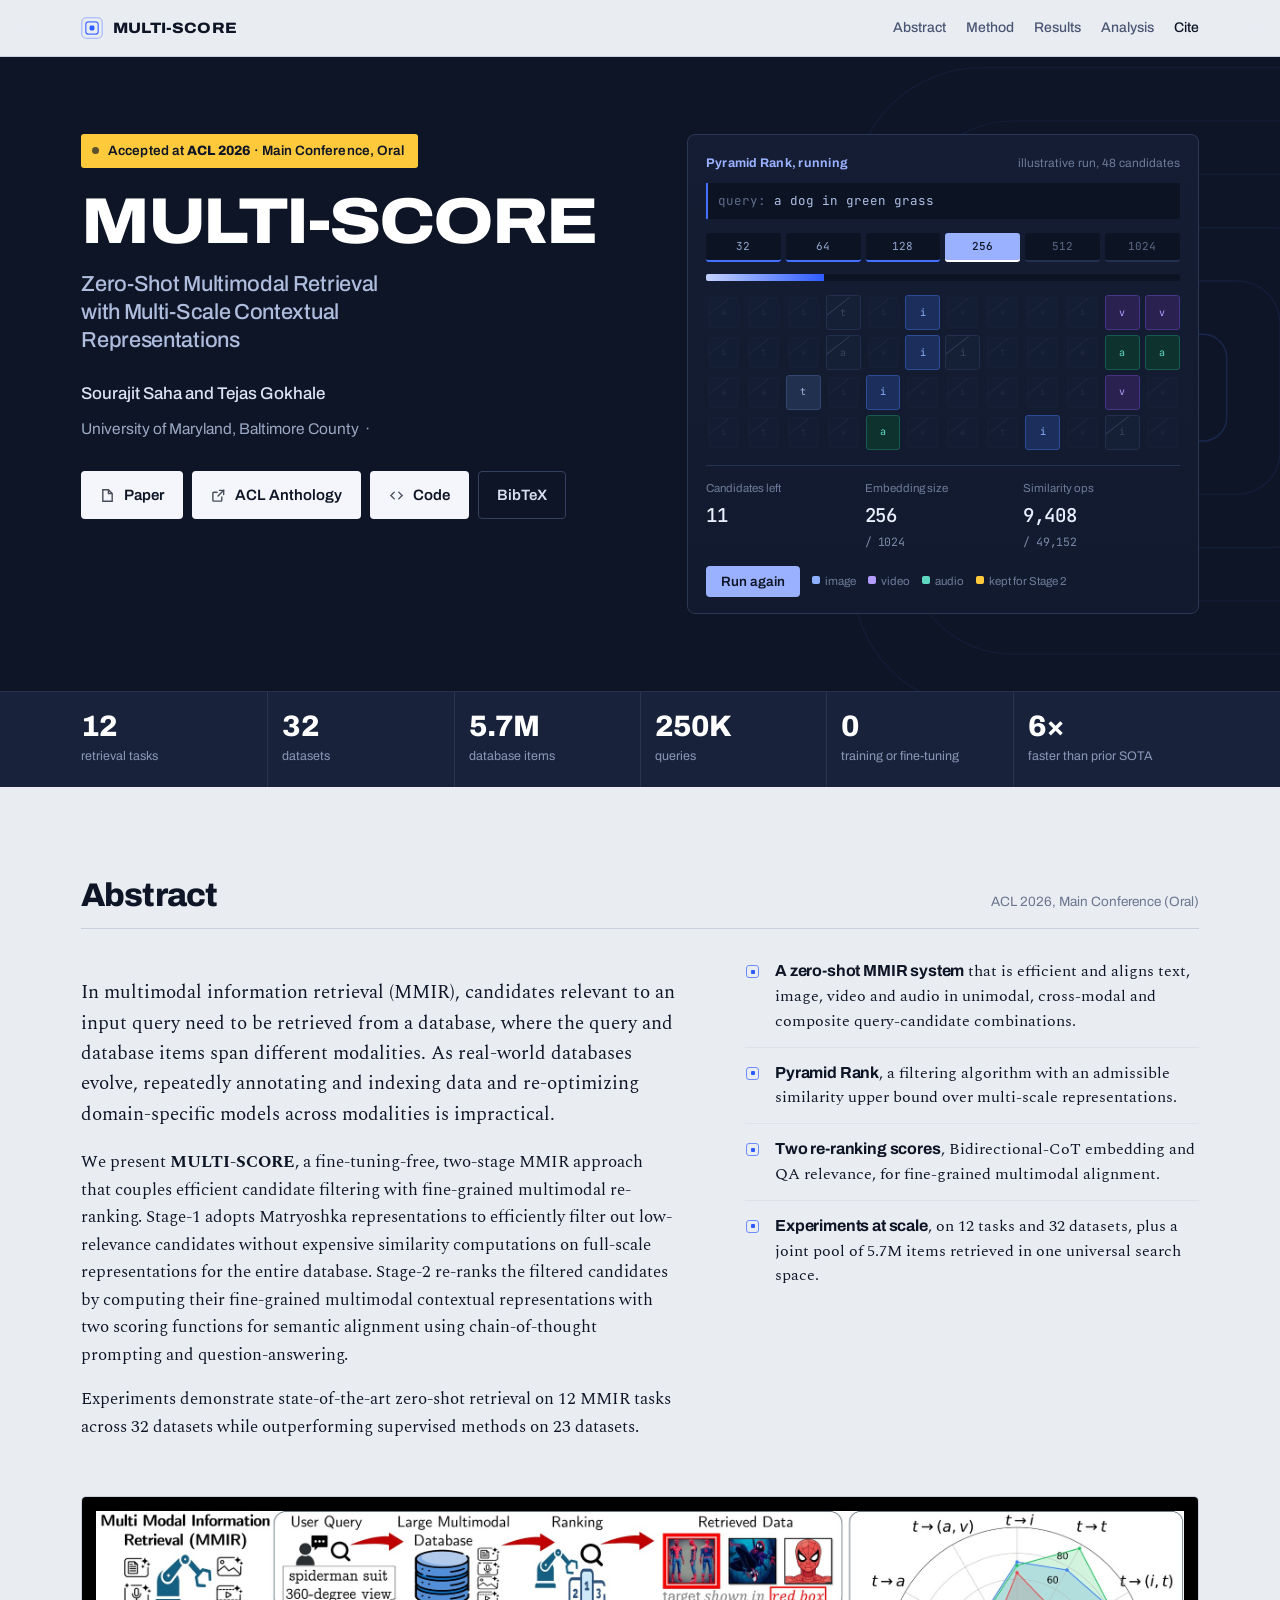
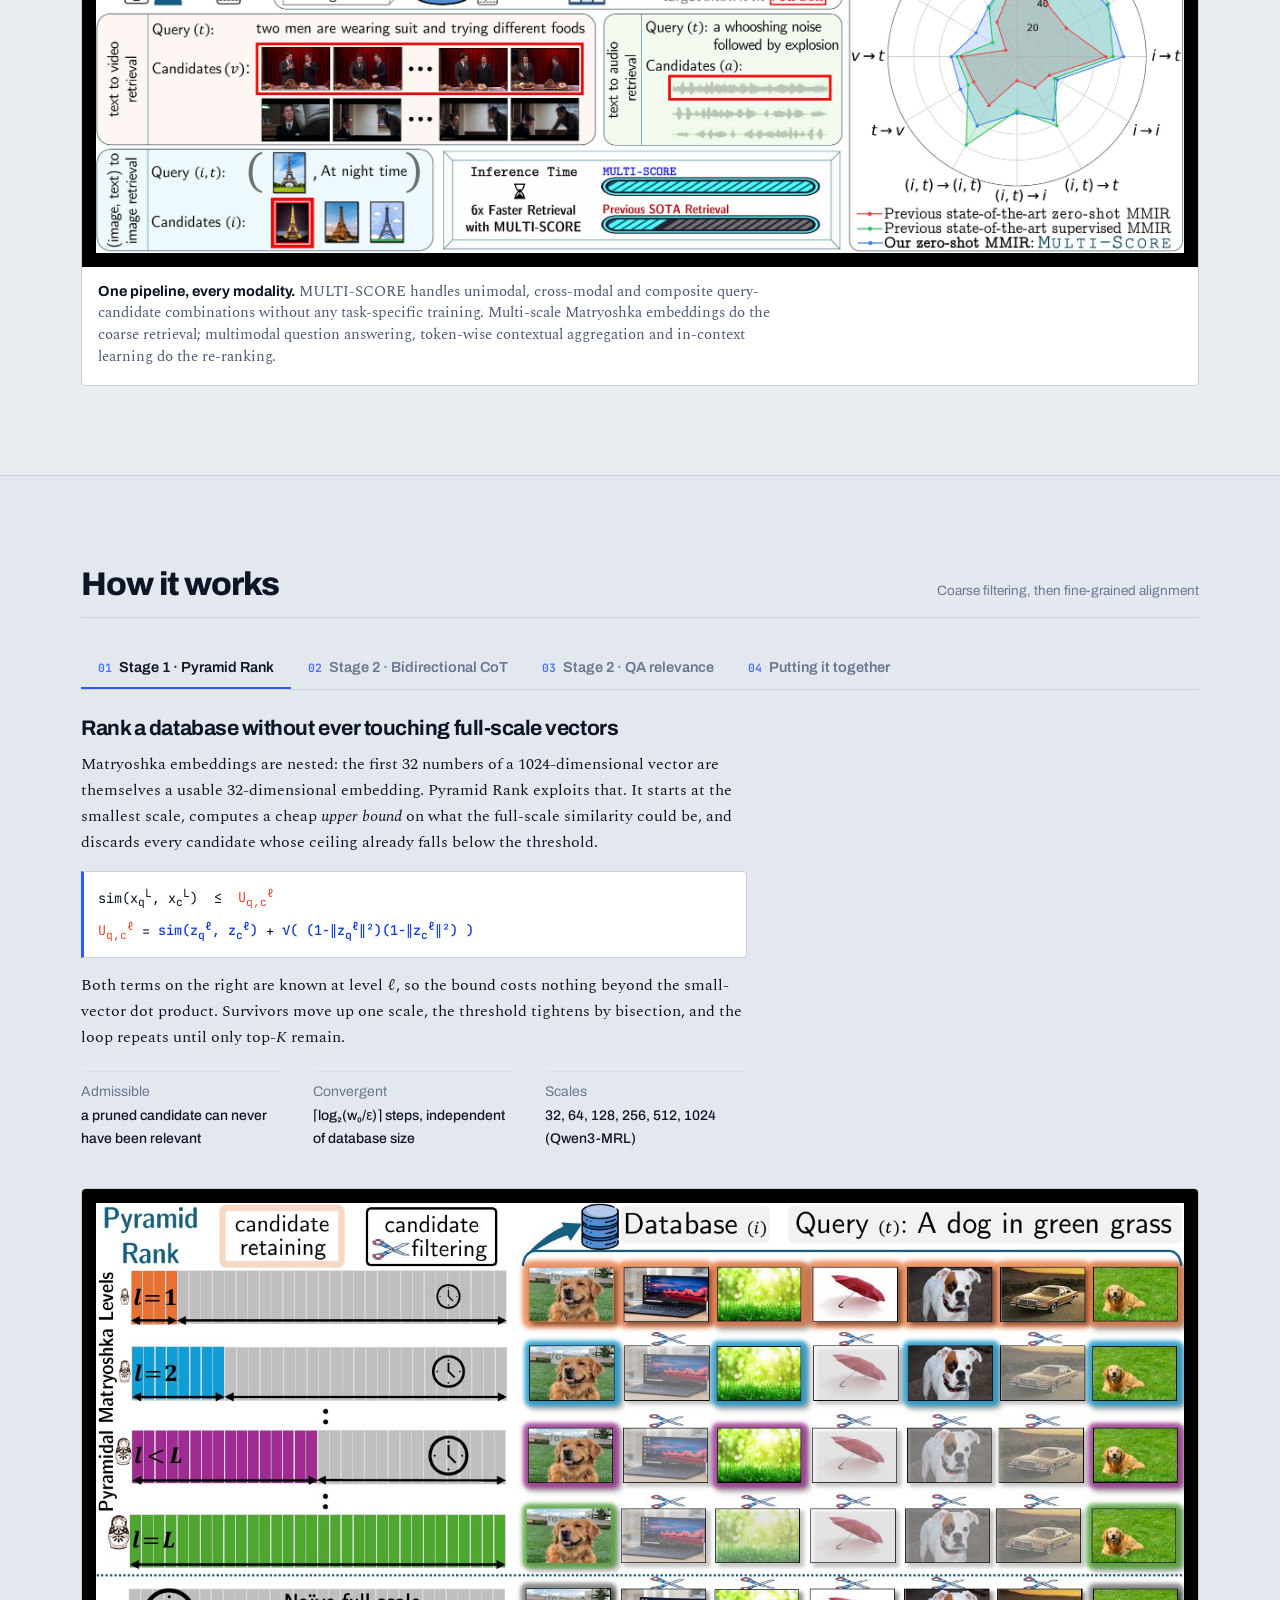
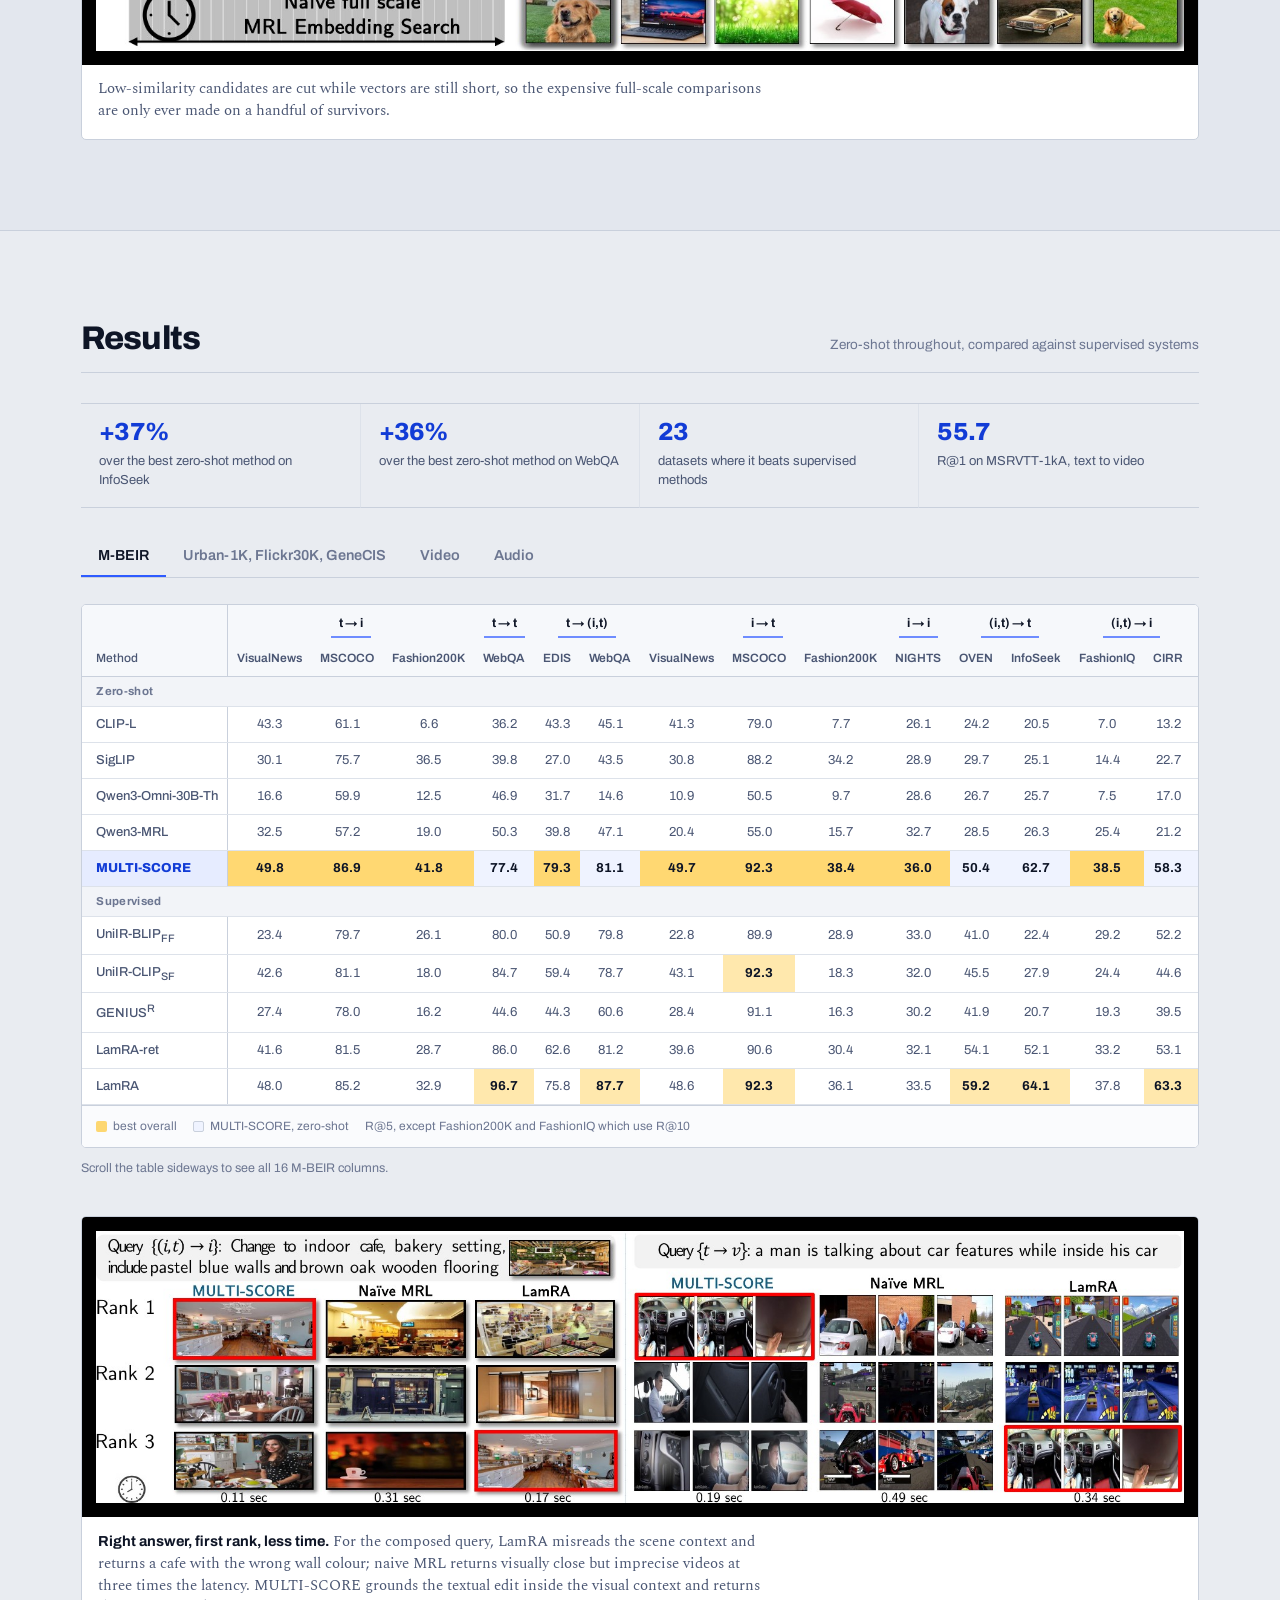
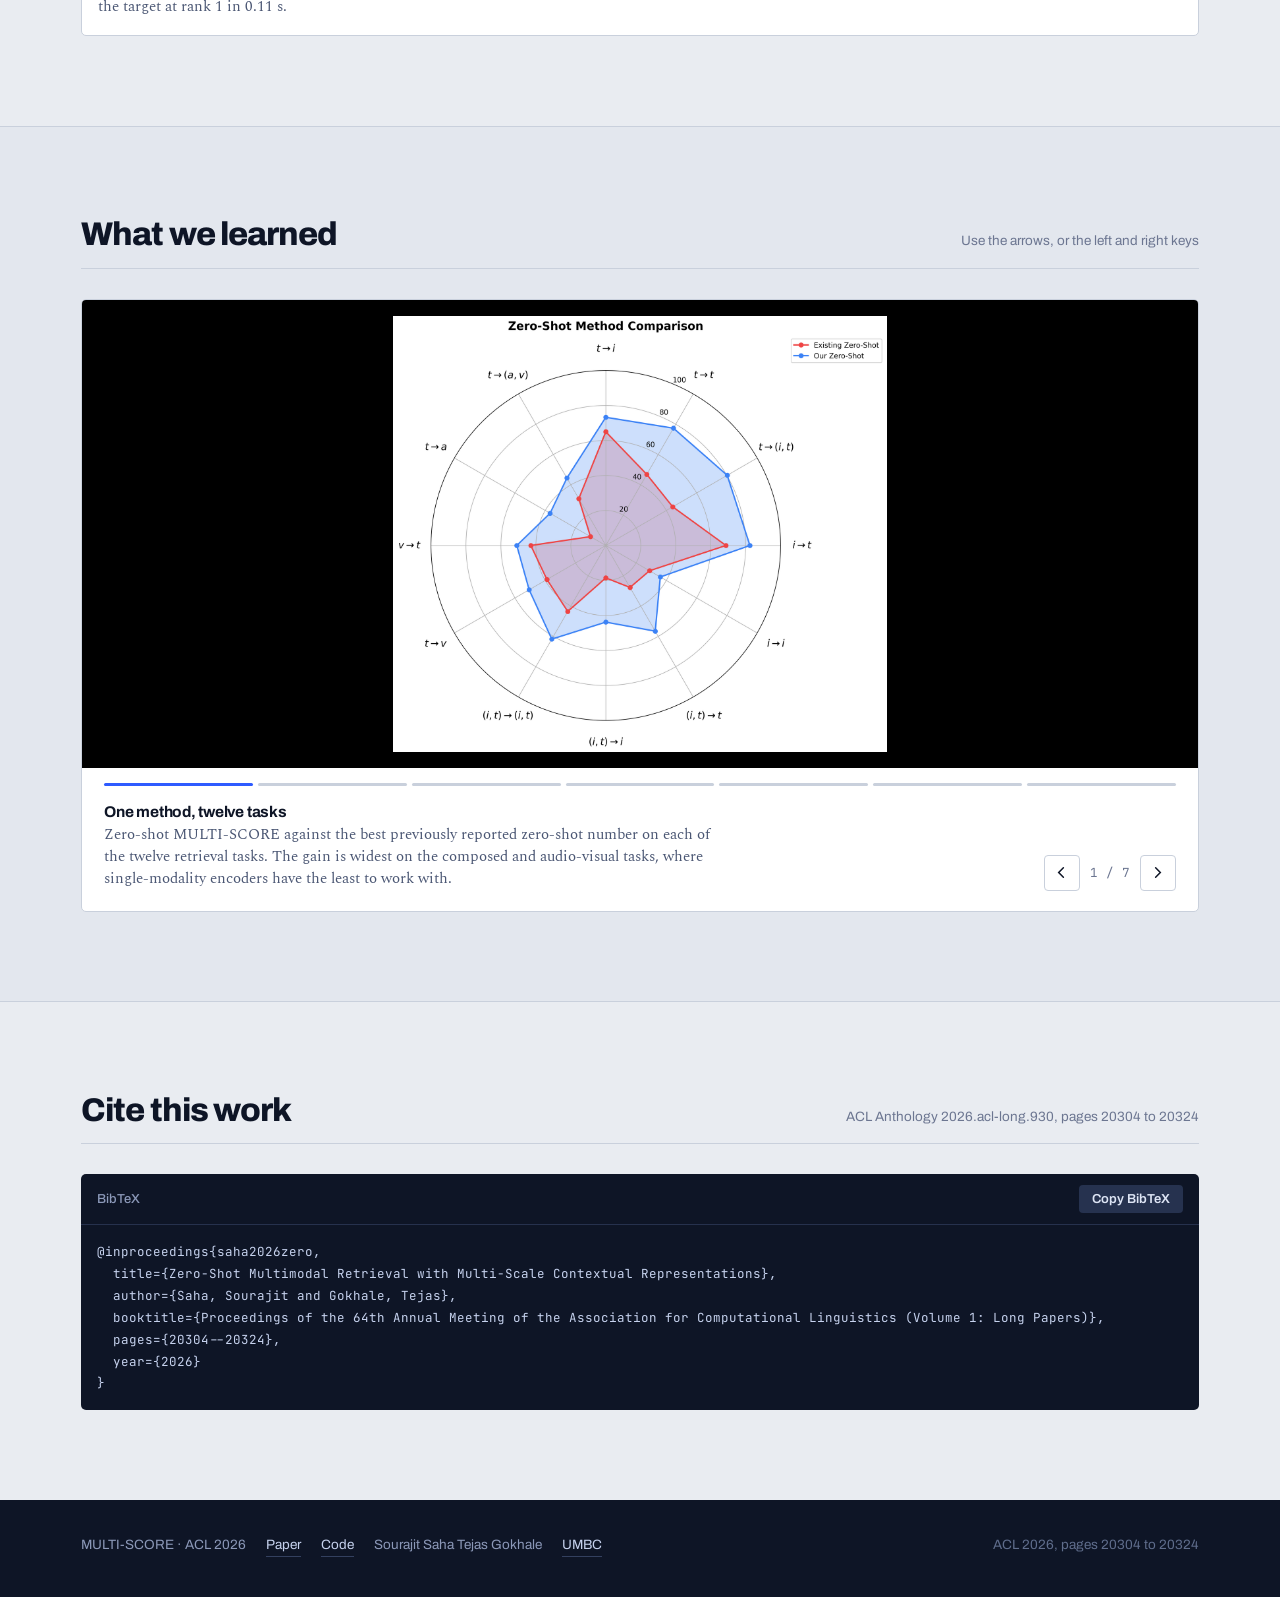
==== commit 46718dcd: "Update index.html" ====
--- a/multiscore/index.html
+++ b/multiscore/index.html
@@ -414,7 +414,7 @@
         Sourajit Saha and
         Tejas Gokhale
       </p>
-      <p class="affil">University of Maryland, Baltimore County &nbsp;&middot;&nbsp; <code>{ssaha2, gokhale}@umbc.edu</code></p>
+      <p class="affil">University of Maryland, Baltimore County &nbsp;&middot;&nbsp; </p>
 
       <div class="cta">
         <a class="btn" id="link-paper" href="https://aclanthology.org/2026.acl-long.930.pdf" target="_blank" rel="noopener" aria-label="Read the paper, PDF">
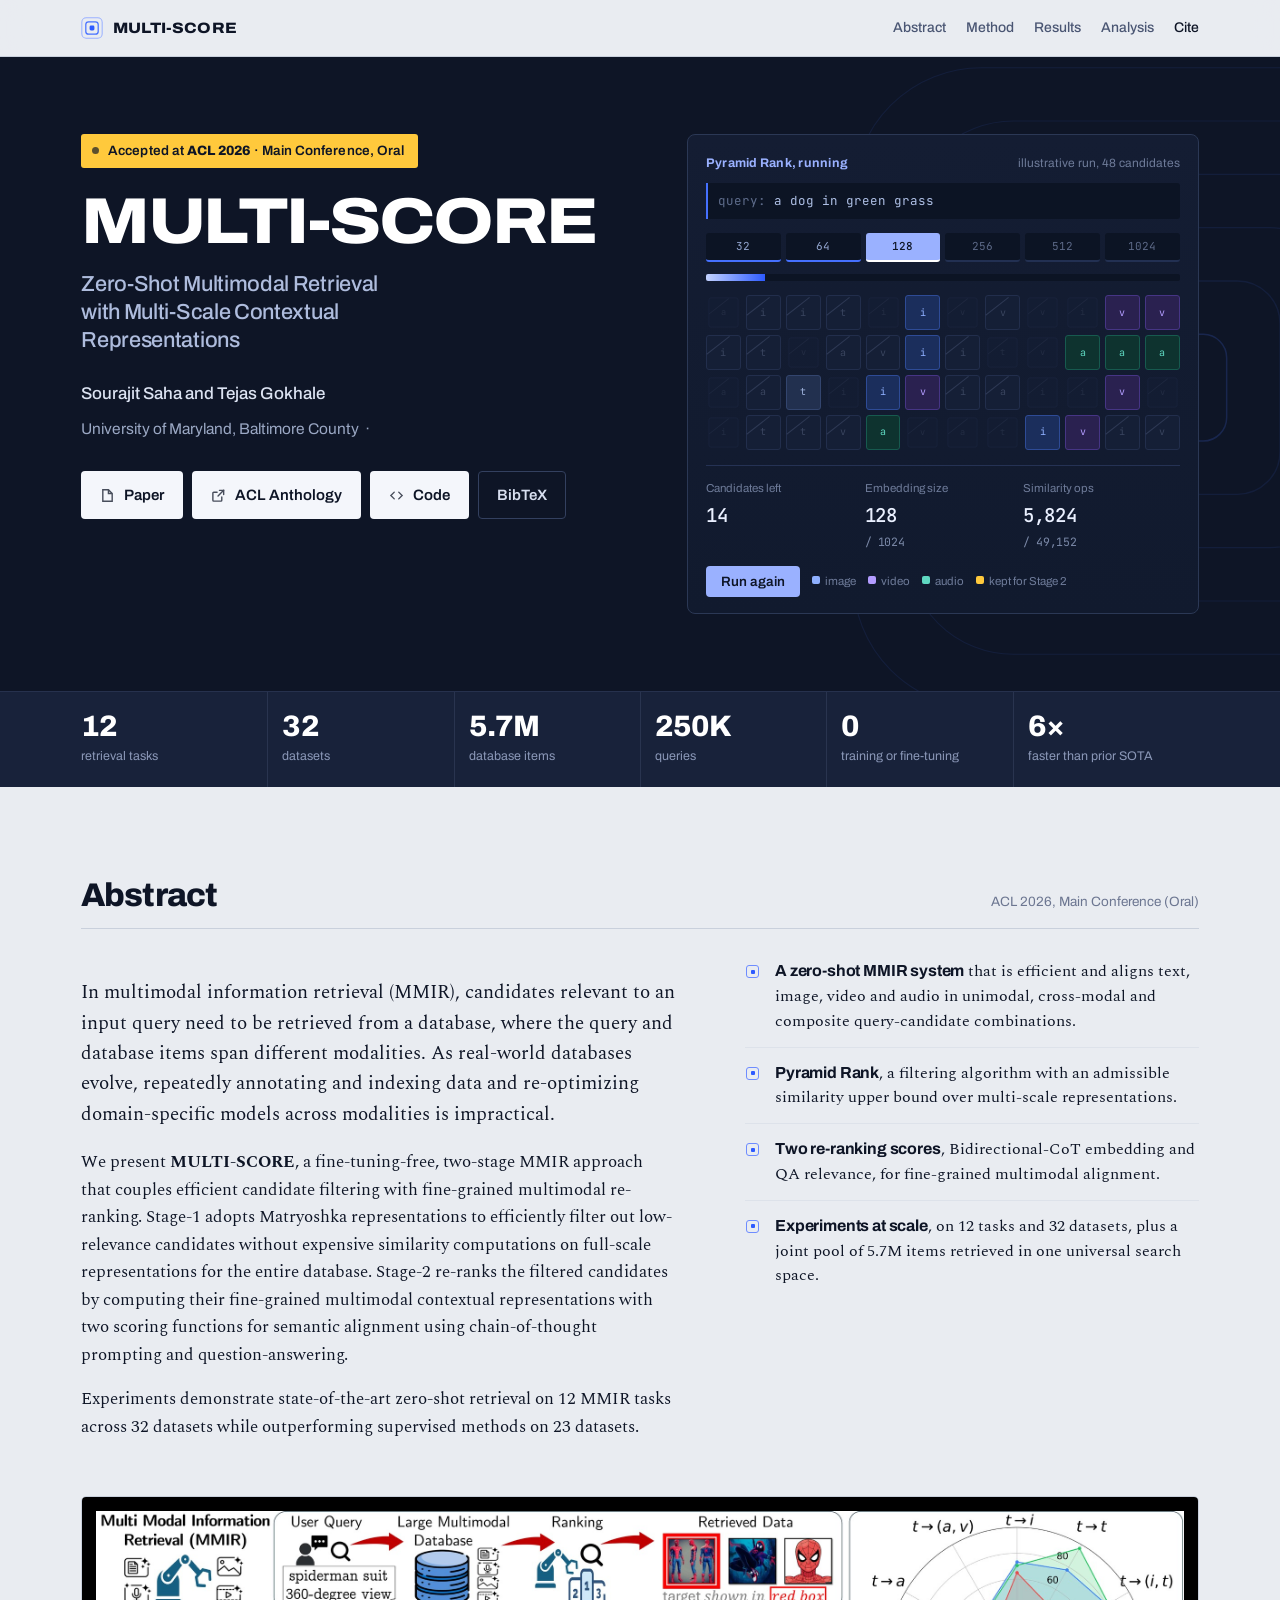
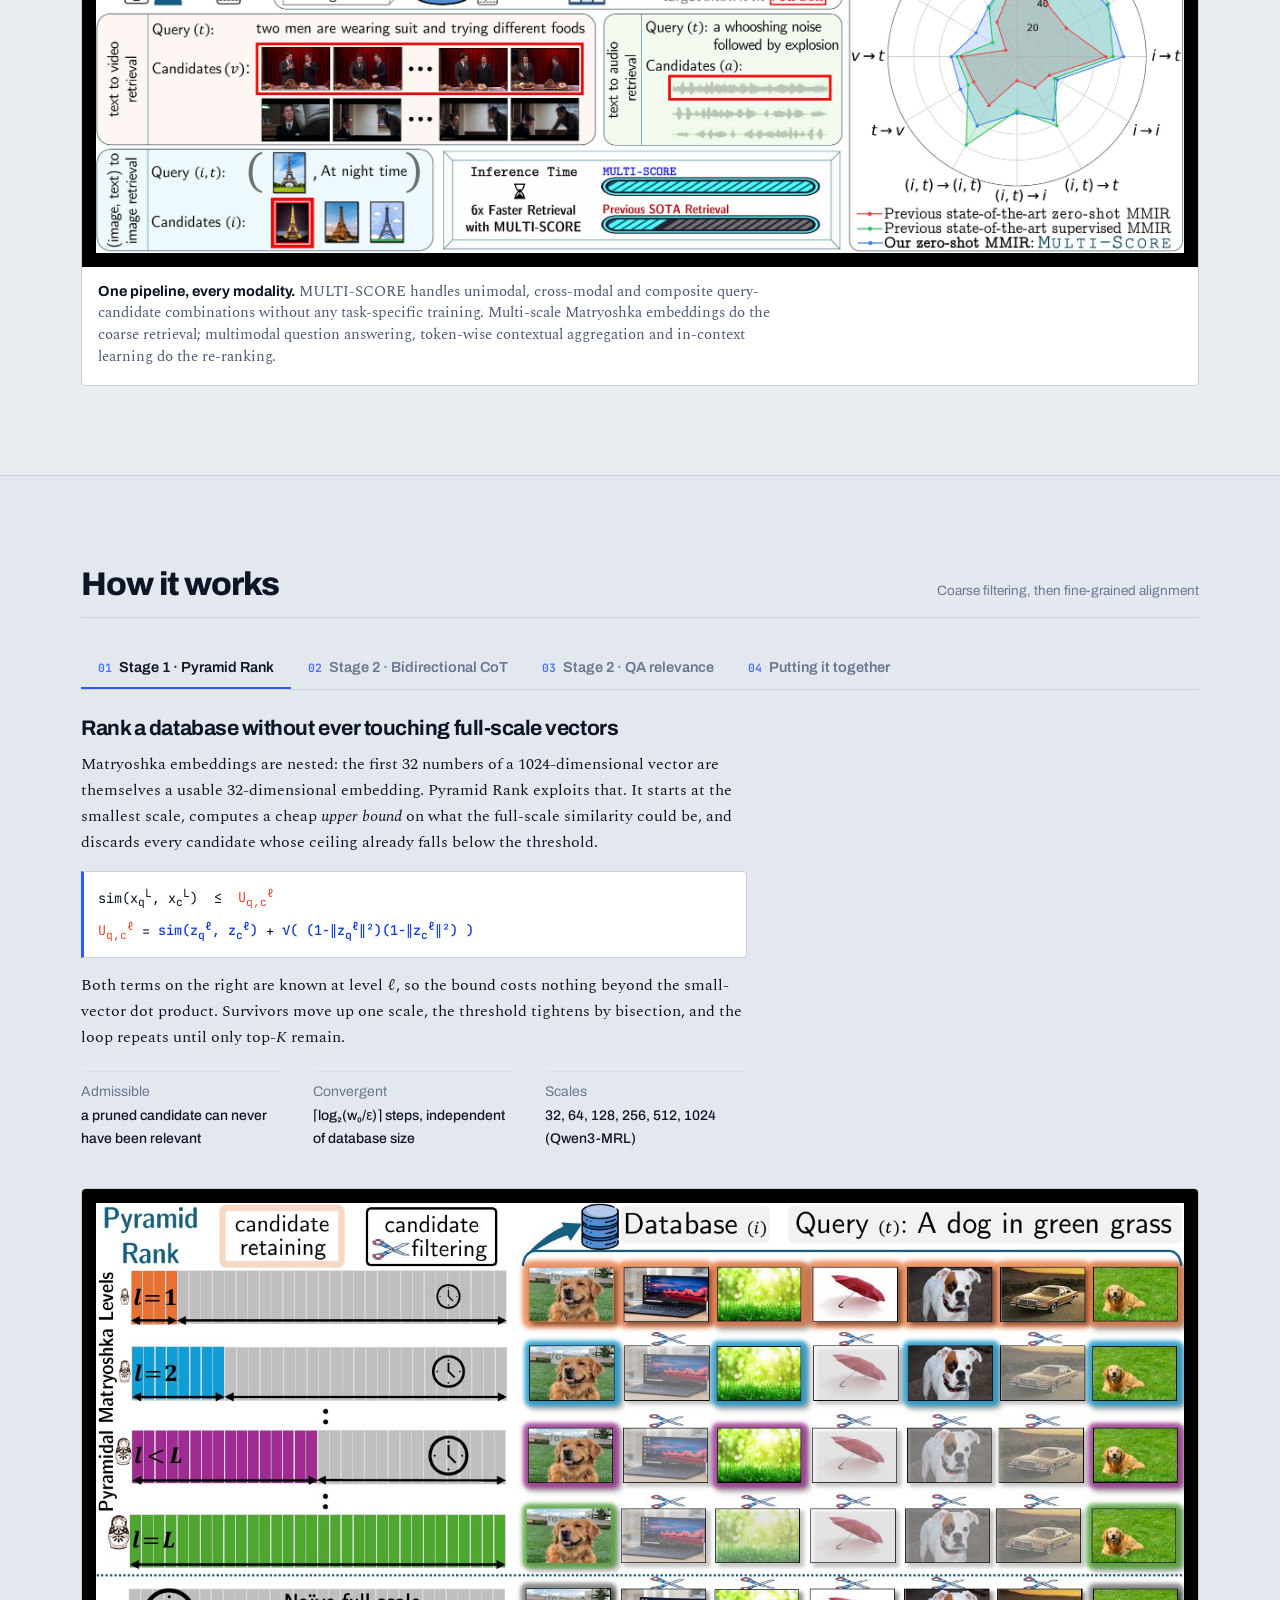
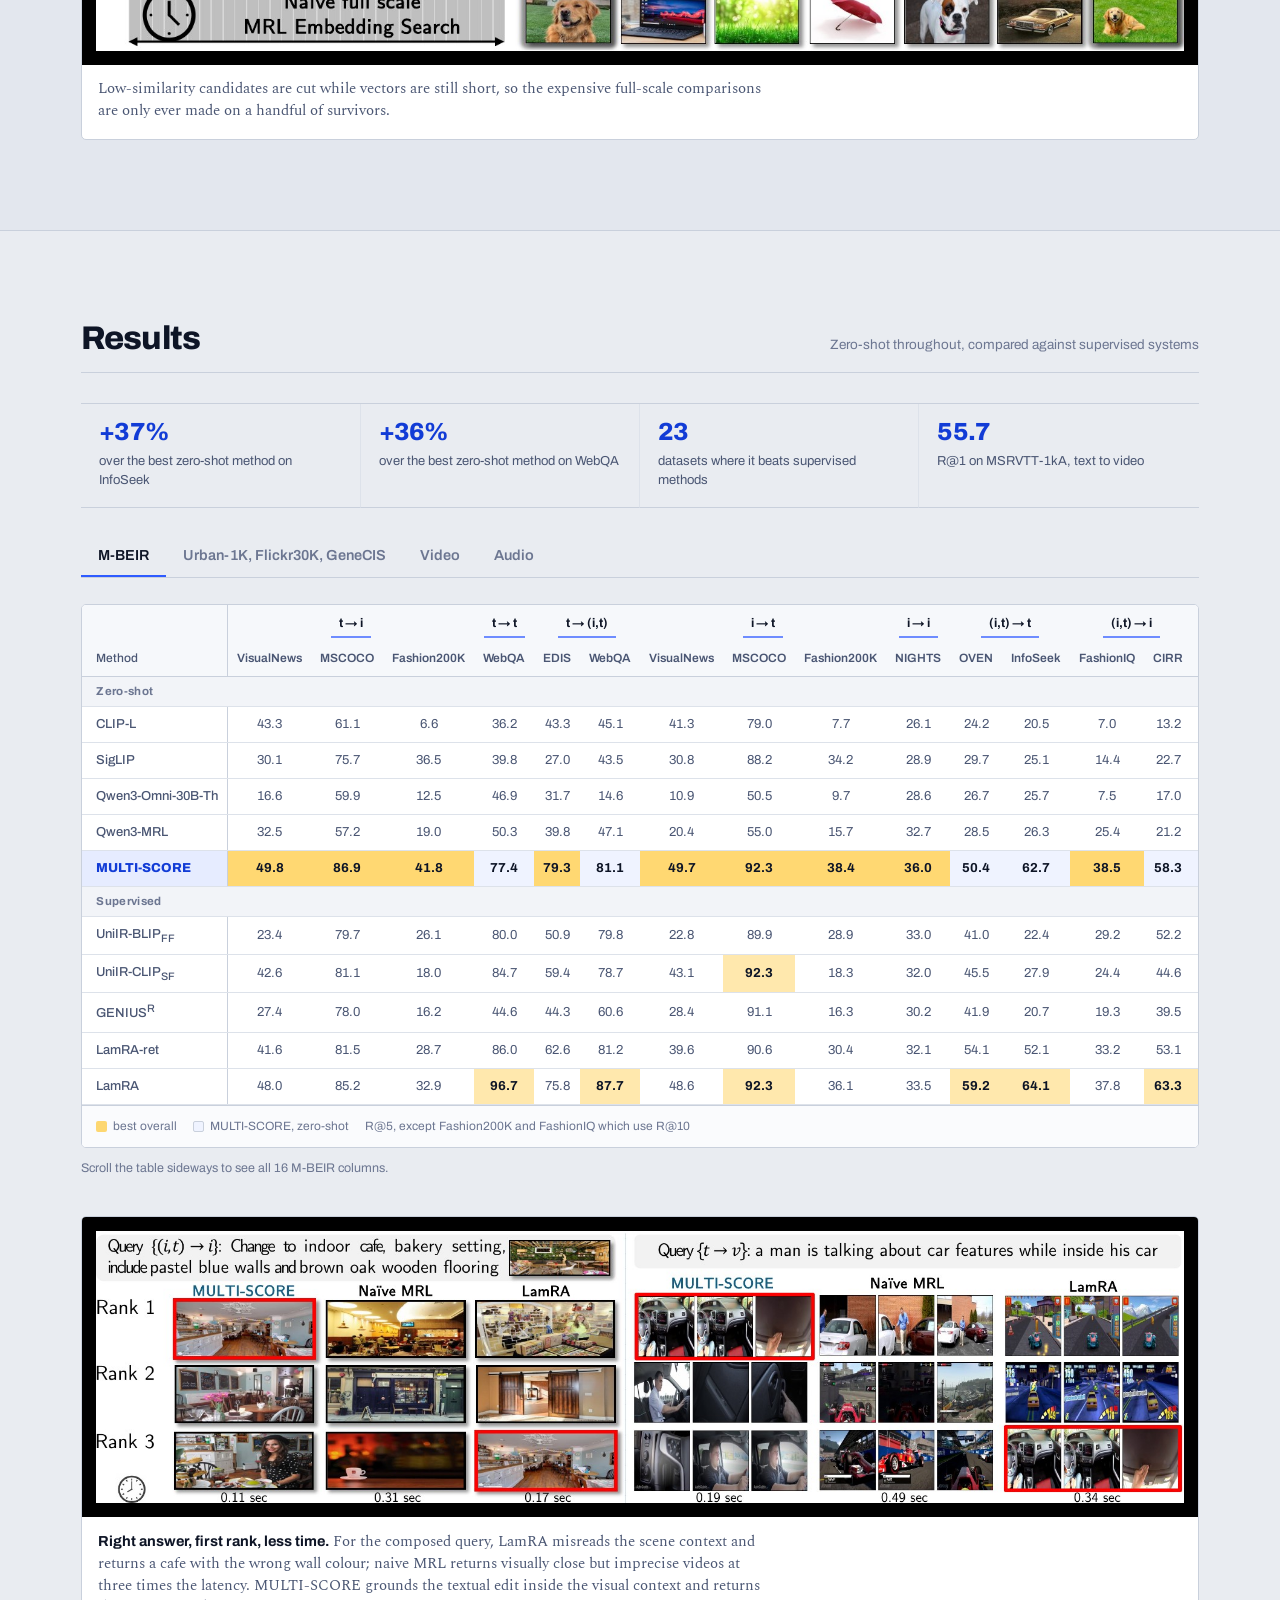
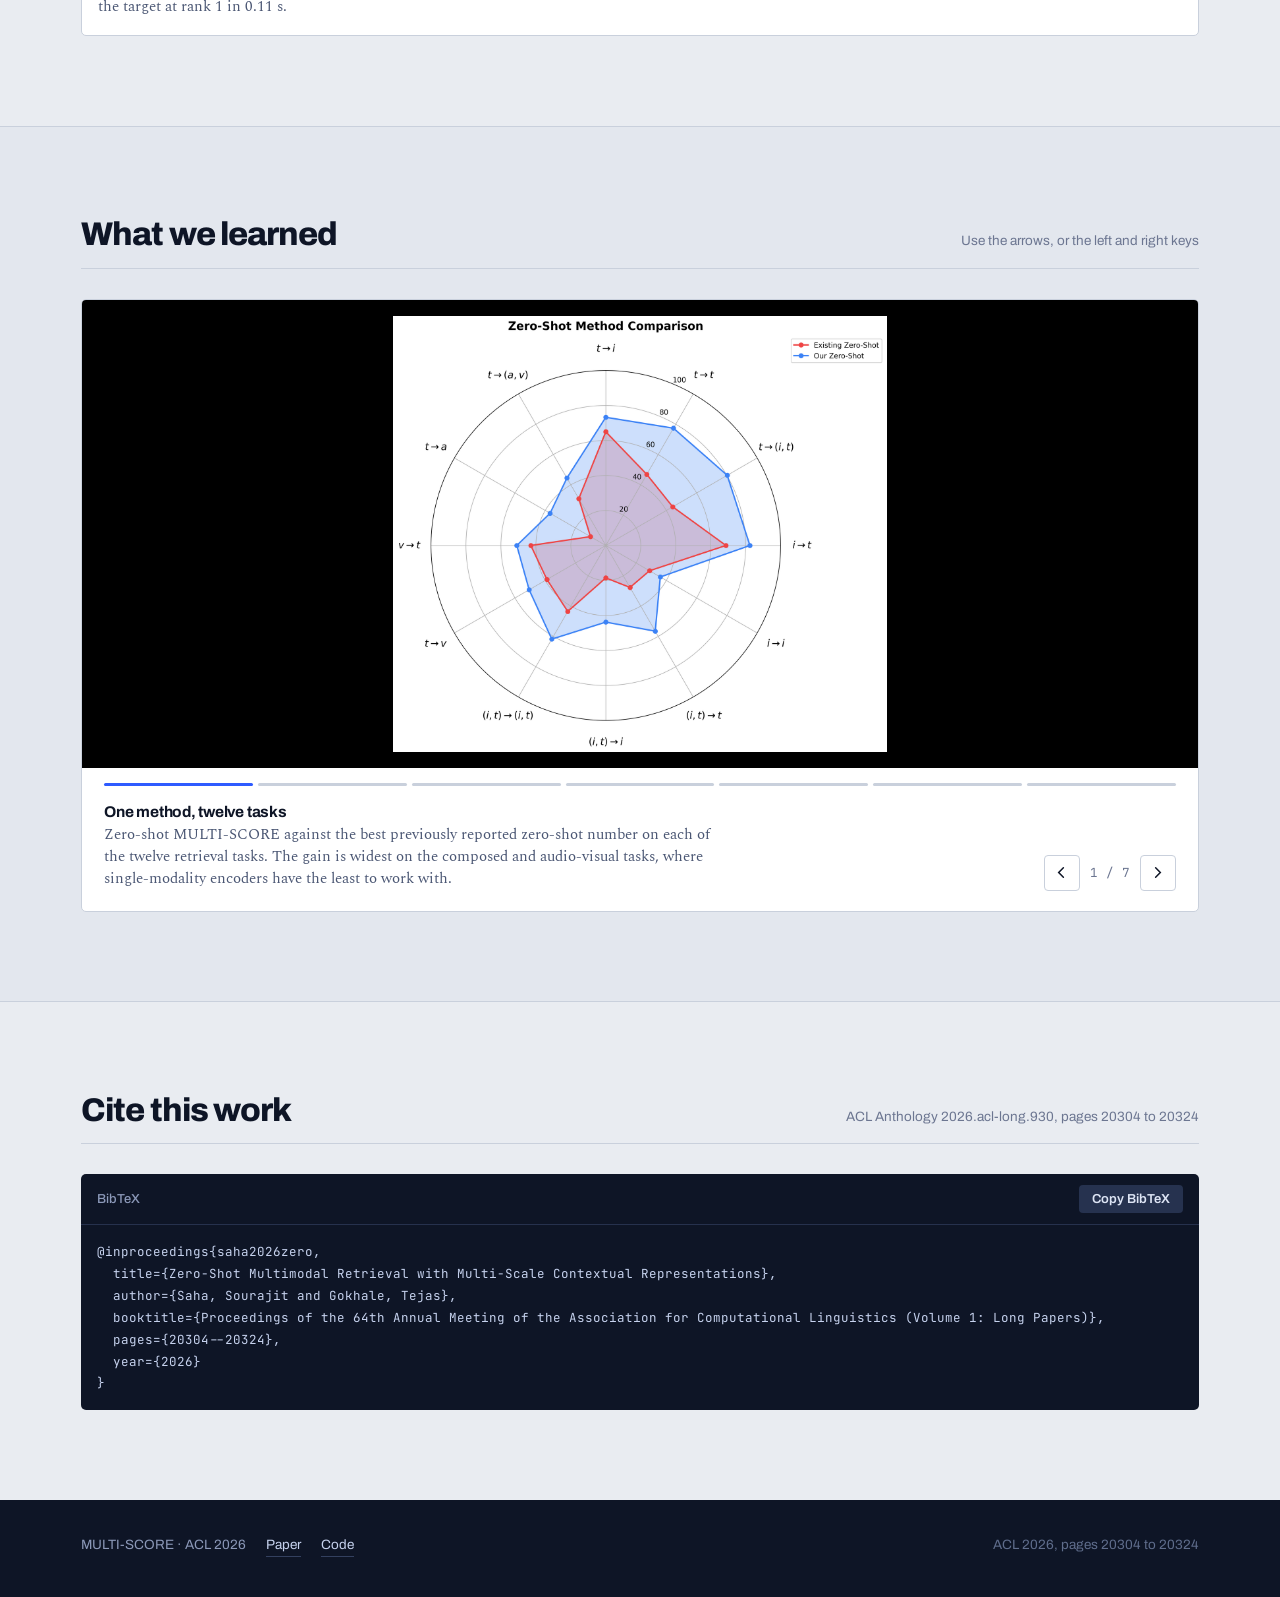
==== commit 2e09884f: "Update index.html" ====
--- a/multiscore/index.html
+++ b/multiscore/index.html
@@ -685,9 +685,6 @@
     <span>MULTI-SCORE &middot; ACL 2026</span>
     <a href="https://aclanthology.org/2026.acl-long.930.pdf" target="_blank" rel="noopener">Paper</a>
     <a href="https://github.com/sourajitcs/multiscore" target="_blank" rel="noopener">Code</a>
-    Sourajit Saha
-    Tejas Gokhale
-    <a href="https://umbc.edu" target="_blank" rel="noopener">UMBC</a>
     <span class="right">ACL 2026, pages 20304 to 20324</span>
   </div>
 </footer>
